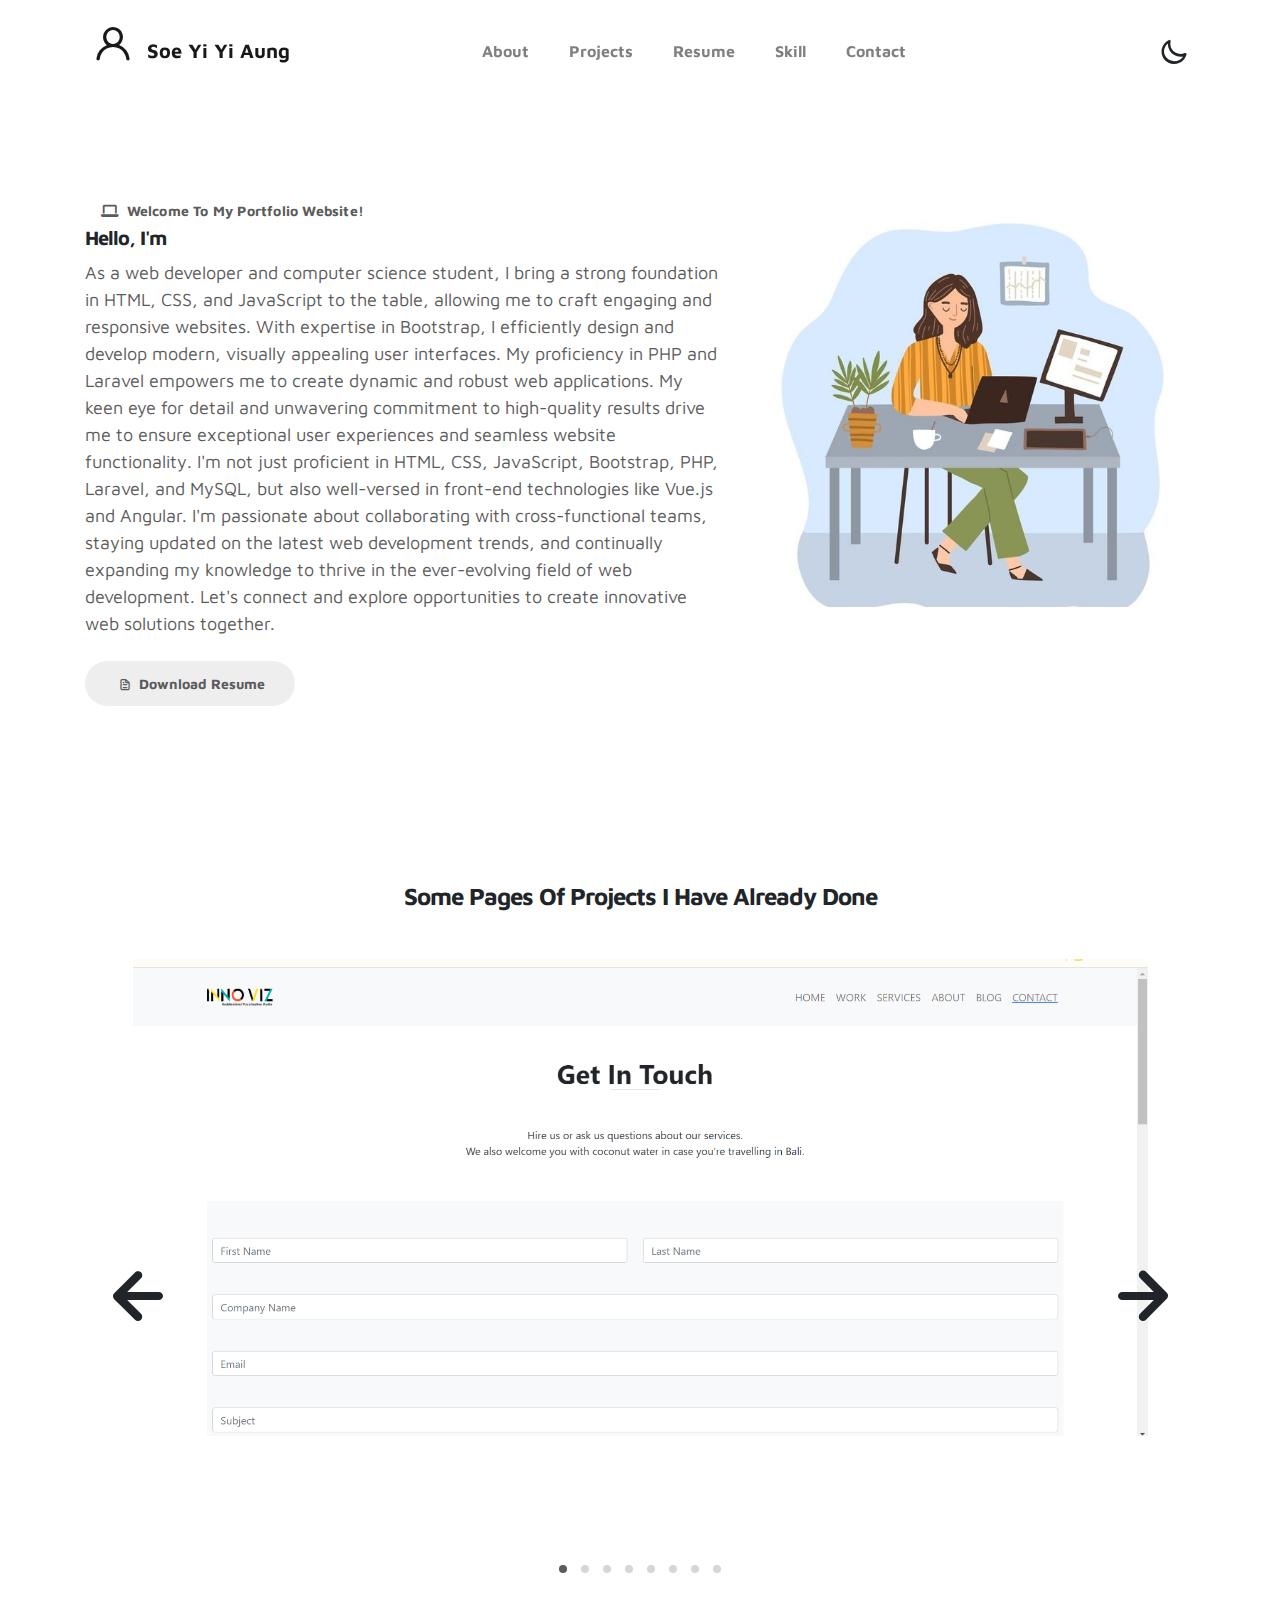
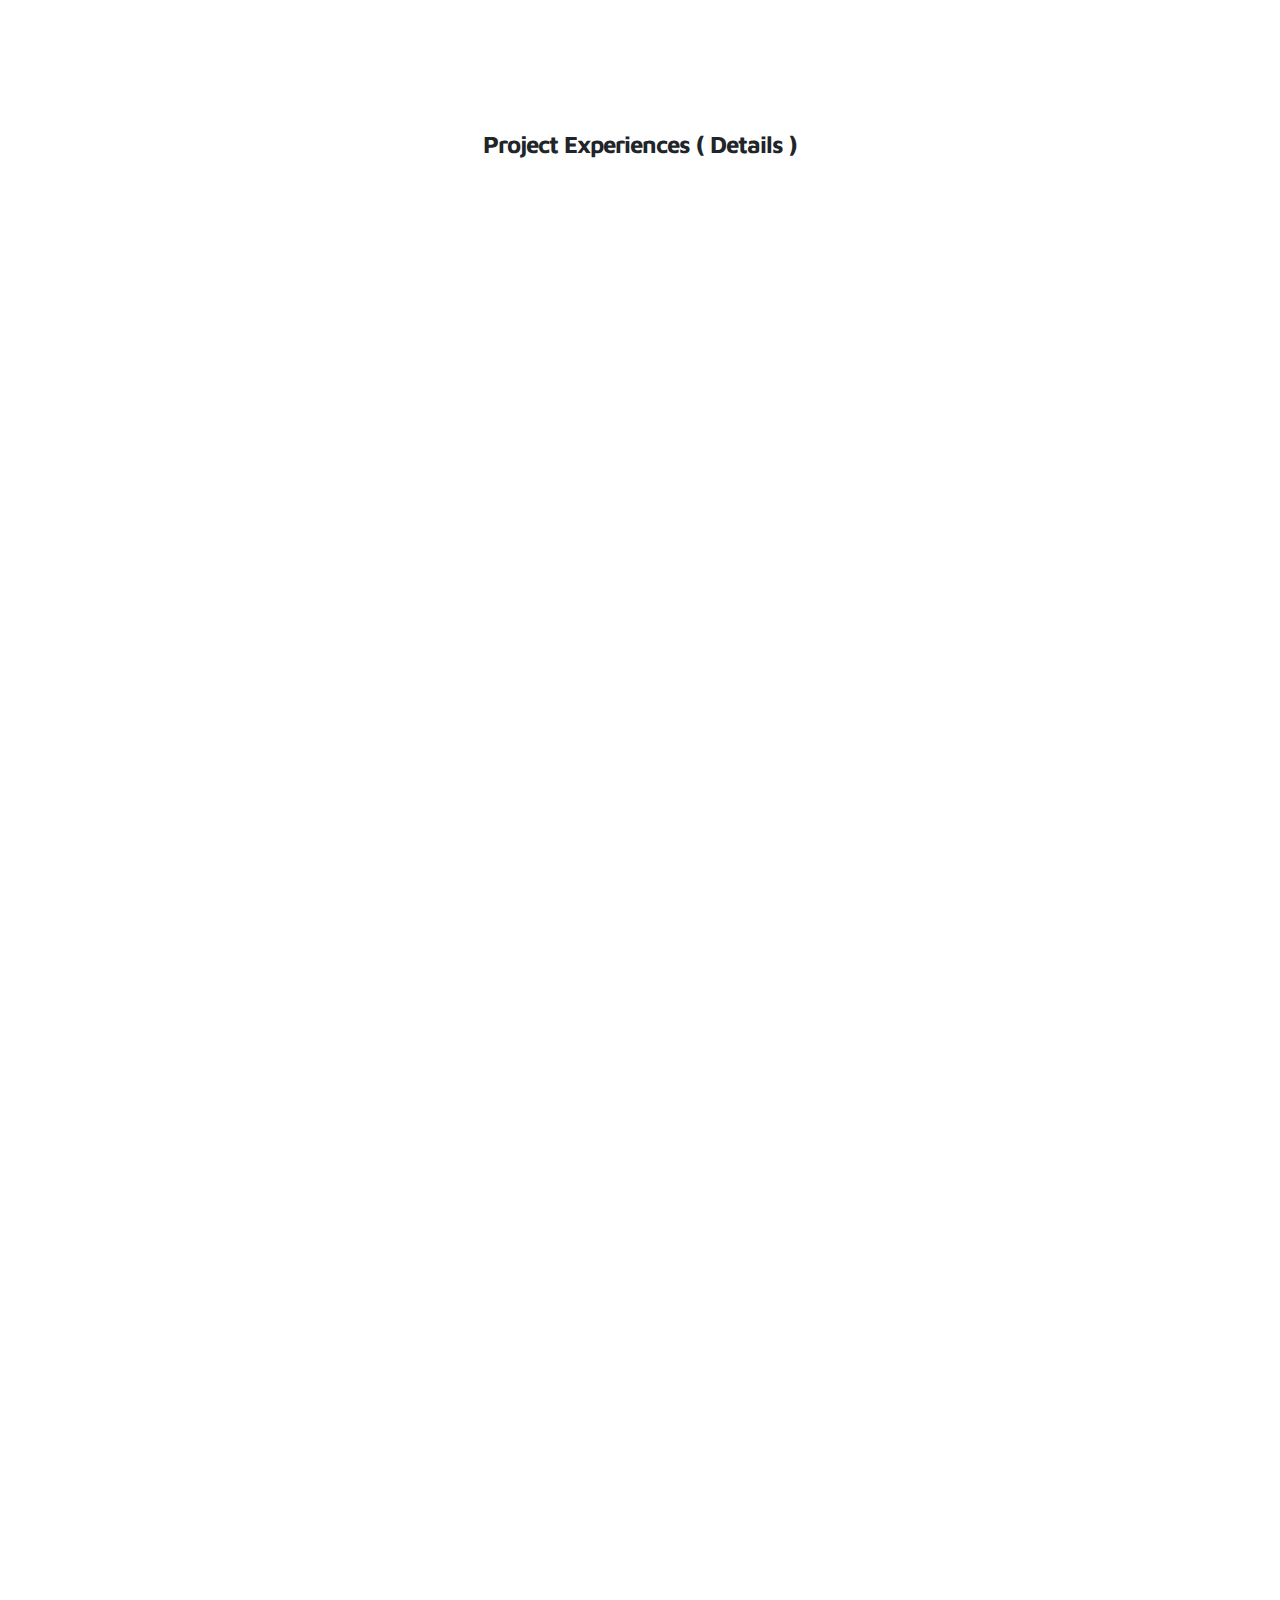
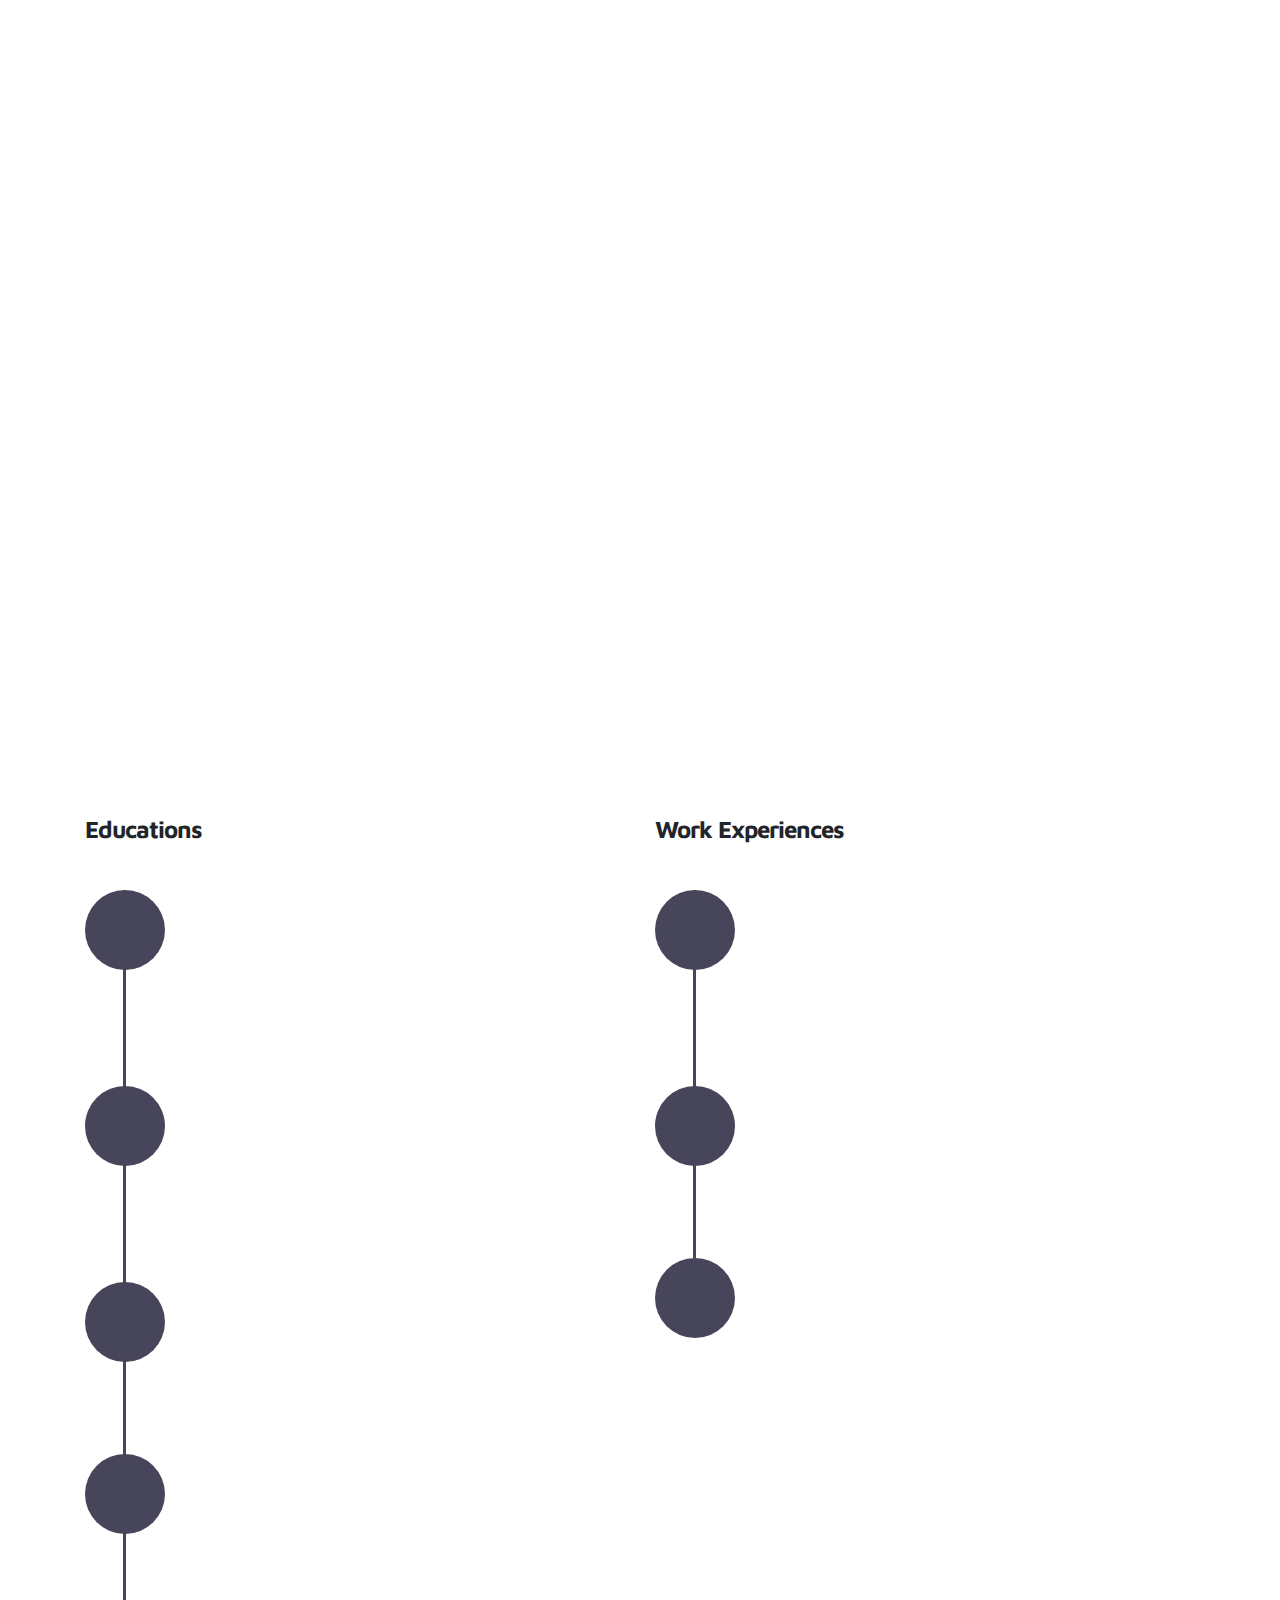
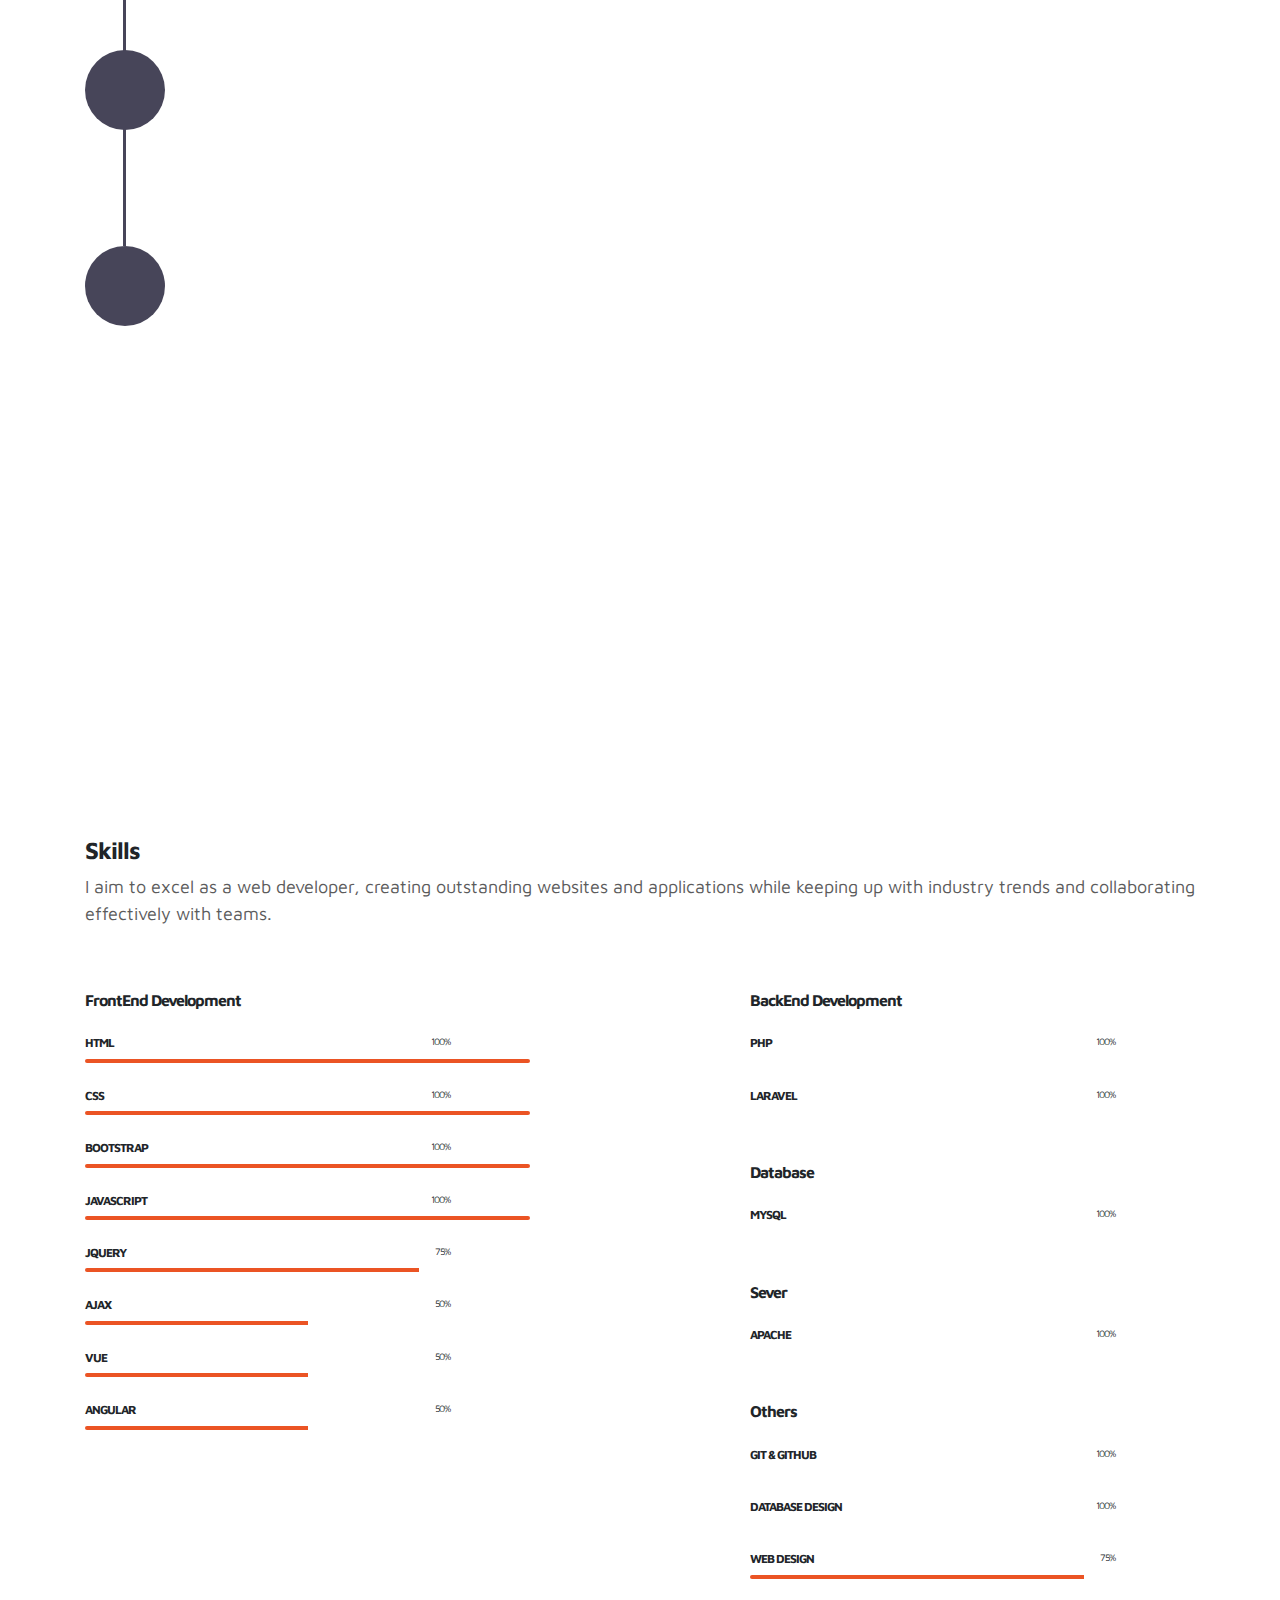
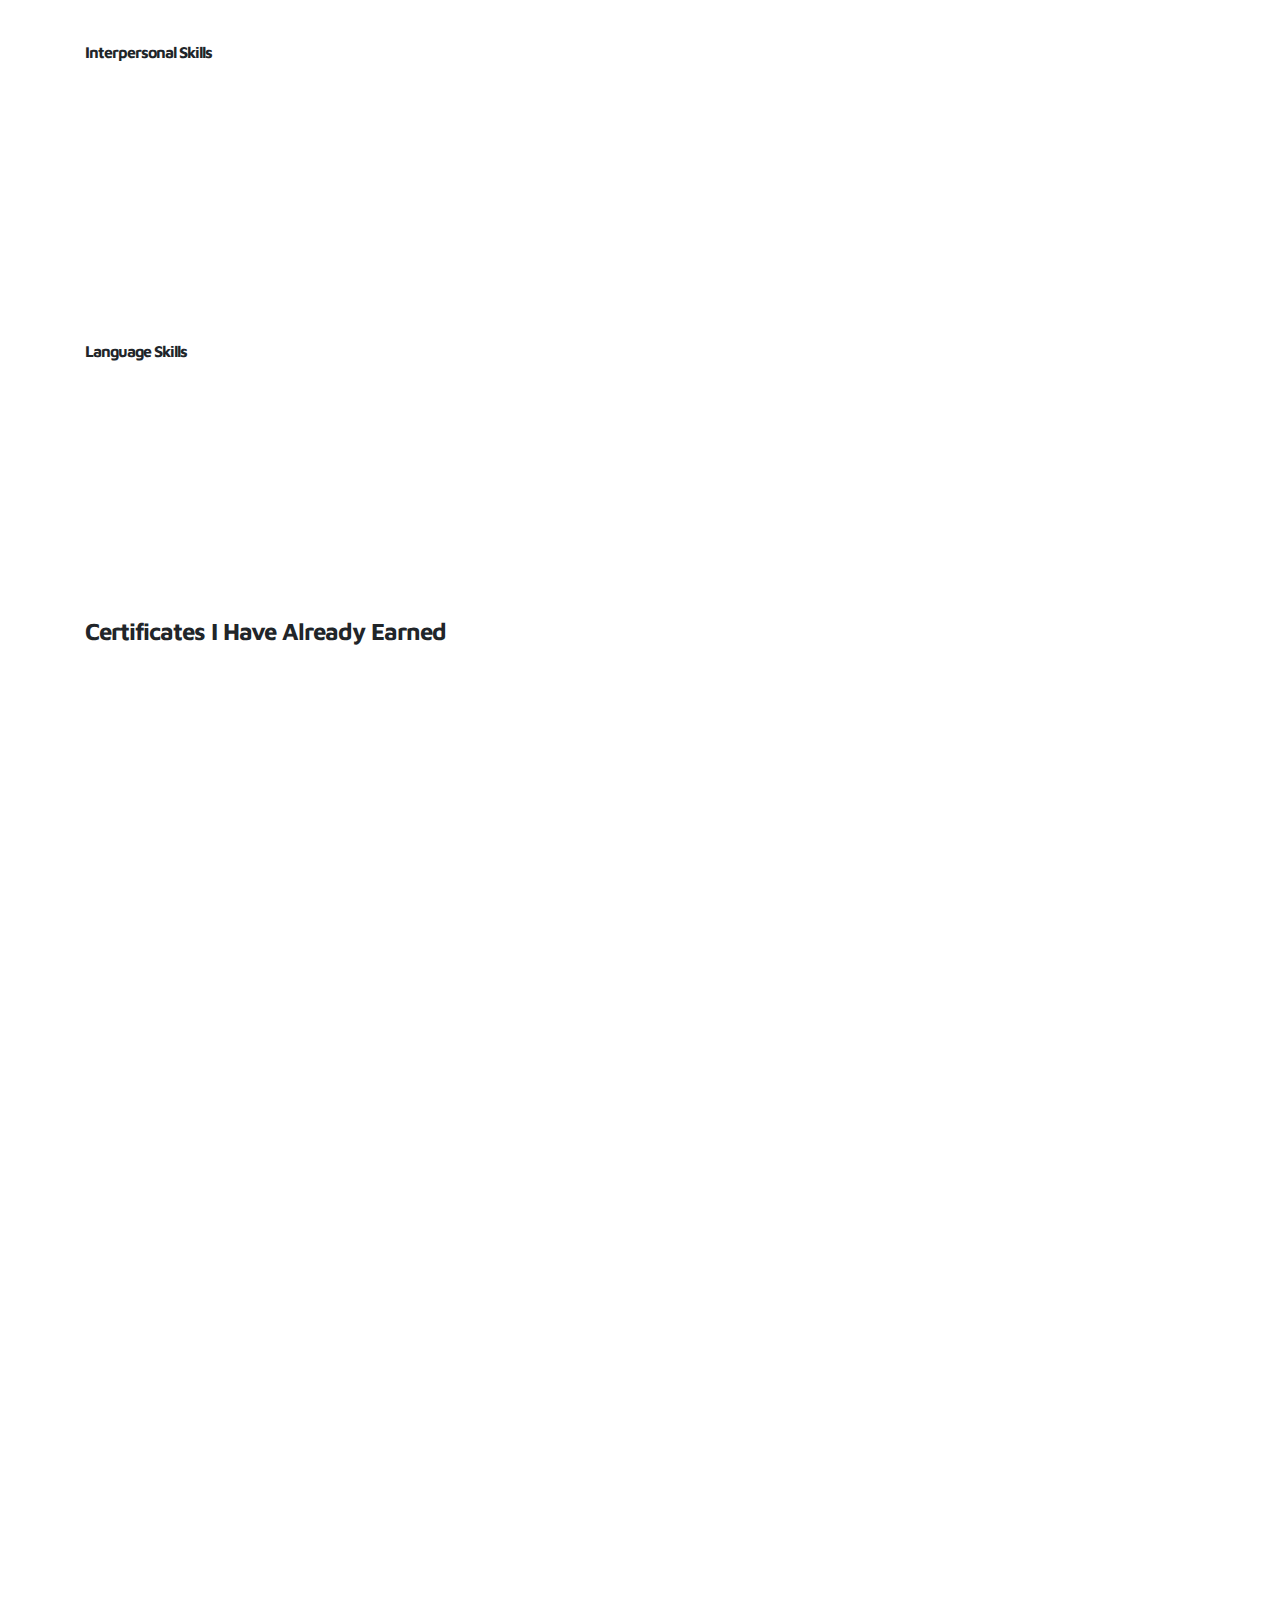
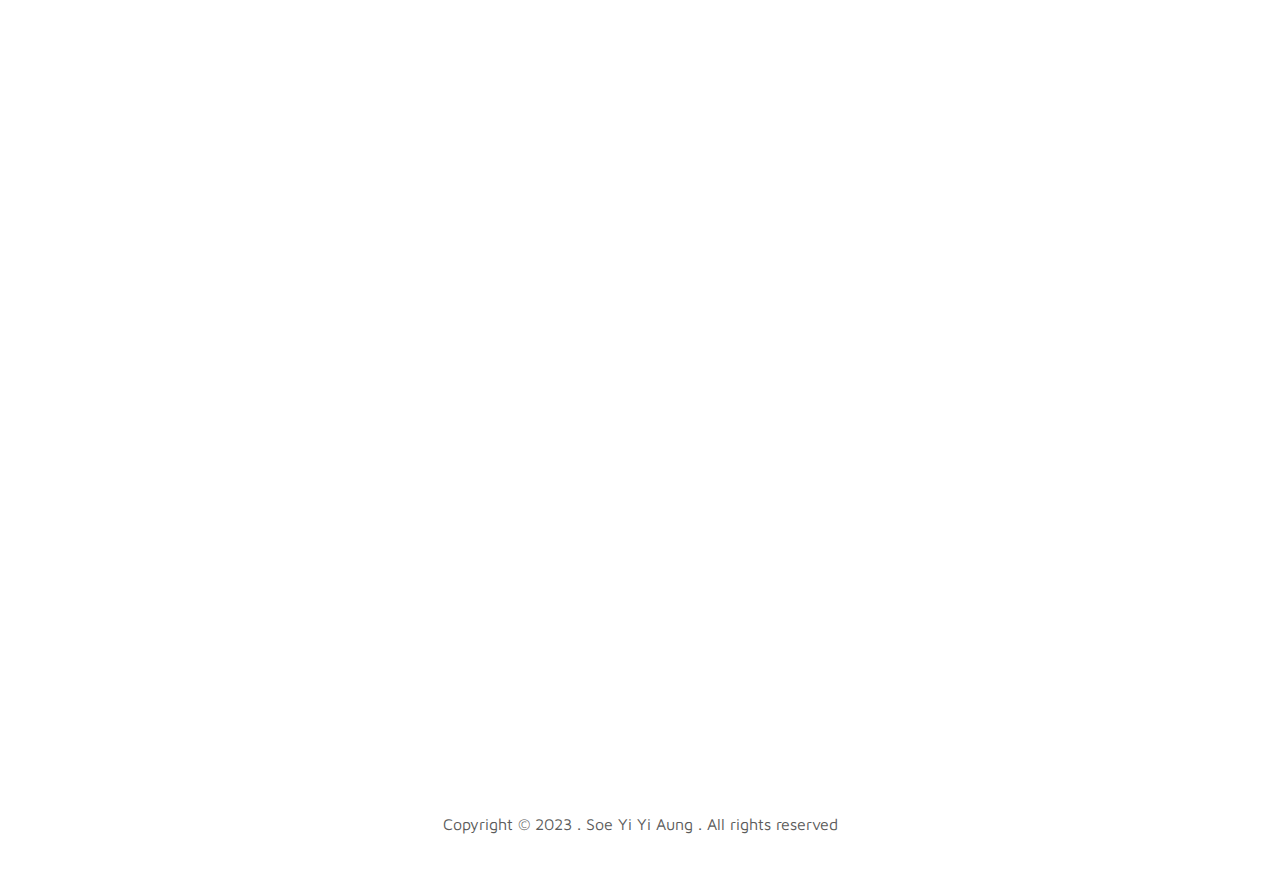
==== index.html @ 31d8997e "fix" ====
<!doctype html>
<html lang="en">
  <head>
    <meta charset="utf-8">
    <meta name="viewport" content="width=device-width, initial-scale=1, shrink-to-fit=no">
    <meta name="description" content="">
    <meta name="author" content="">

    <title>Soe Yi Yi Aung</title>

    <link rel="stylesheet" href="css/bootstrap.min.css">
    <link rel="stylesheet" href="css/unicons.css">
    <link rel="stylesheet" href="css/owl.carousel.min.css">
    <link rel="stylesheet" href="css/owl.theme.default.min.css">

    <!-- MAIN STYLE -->
    <link rel="stylesheet" href="css/tooplate-style.css">
    <link rel="stylesheet" href="https://cdnjs.cloudflare.com/ajax/libs/animate.css/4.1.1/animate.min.css">
  
    <!-- icon -->
    <link rel="stylesheet" href="https://cdnjs.cloudflare.com/ajax/libs/font-awesome/6.0.0-beta3/css/all.min.css">
    
  </head>
  <body>

    <!-- MENU -->
    <nav class="navbar navbar-expand-sm navbar-light">
      <div class="container">
          <a class="navbar-brand" href="index.html"><i class='uil uil-user'></i> Soe Yi Yi Aung</a>

          <button class="navbar-toggler" type="button" data-toggle="collapse" data-target="#navbarNav" aria-controls="navbarNav" aria-expanded="false"
              aria-label="Toggle navigation">
              <span class="navbar-toggler-icon"></span>
              <span class="navbar-toggler-icon"></span>
              <span class="navbar-toggler-icon"></span>
          </button>

          <div class="collapse navbar-collapse" id="navbarNav">
              <ul class="navbar-nav mx-auto mt-3">
                  <li class="nav-item ml-5">
                      <a href="#about" class="nav-link"><span data-hover="About">About</span></a>
                  </li>
                  <li class="nav-item">
                      <a href="#project" class="nav-link"><span data-hover="Projects">Projects</span></a>
                  </li>
                  <li class="nav-item">
                      <a href="#resume" class="nav-link"><span data-hover="Resume">Resume</span></a>
                  </li>
                  <li class="nav-item">
                    <a href="#skill" class="nav-link"><span data-hover="Skill">Skill</span></a>
                  </li>
                  <li class="nav-item">
                      <a href="#contact" class="nav-link"><span data-hover="Contact">Contact</span></a>
                  </li>
              </ul>

              <ul class="navbar-nav ml-lg-auto mt-3">
                  <div class="ml-lg-4 d-none d-sm-block">
                    <div class="color-mode d-lg-flex justify-content-center align-items-center">
                      <i class="color-mode-icon"></i>
                      <!-- Color mode -->
                    </div>
                  </div>
              </ul>
              
          </div>
      </div>
    </nav>

    <!-- ABOUT -->
    <section class="about full-screen d-lg-flex justify-content-center align-items-center" id="about">
        <div class="container">
            <div class="row">
                
                <div class="col-lg-7 col-md-12 col-12 d-flex align-items-center">
                    <div class="about-text">
                        <small class="small-text"><i class='fas fa-laptop'>&nbsp;&nbsp;</i>Welcome To <span class="mobile-block">My Portfolio Website!</span></small>
                        <h4 class="animated animated-text">
                            <span class="mr-2 font">Hello, I'm</span>
                                <div class="animated-info">
                                    <span class="animated-item">Soe Yi Yi Aung</span>
                                    <span class="animated-item">Web Developer</span>
                                    <span class="animated-item">Backend Specialist</span>
                                </div>
                        </h4>

                        <p>
                          As a web developer and computer science student, I bring a strong foundation in HTML, CSS, and JavaScript to the table,
                          allowing me to craft engaging and responsive websites. 
                          With expertise in Bootstrap, I efficiently design and develop modern, visually appealing user interfaces. 
                          My proficiency in PHP and Laravel empowers me to create dynamic and robust web applications. 
                          My keen eye for detail and unwavering commitment to high-quality results drive me to ensure exceptional user experiences and seamless website functionality. 
                          I'm not just proficient in HTML, CSS, JavaScript, Bootstrap, PHP, Laravel, and MySQL, but also well-versed in front-end technologies like Vue.js and Angular. 
                          I'm passionate about collaborating with cross-functional teams, staying updated on the latest web development trends, and continually expanding my knowledge to thrive in the ever-evolving field of web development. 
                          Let's connect and explore opportunities to create innovative web solutions together.
                        </p>
                          
                          <div class="custom-btn-group mt-4">
                            <a href="images/myCV.pdf" download="myCV.pdf" class="btn mr-lg-2 custom-btn"><i class='uil uil-file-alt'></i> Download Resume</a>
                          </div>                          
                    </div>
                </div>

                <div class="col-lg-5 col-md-12 col-12">
                    <div class="about-image svg">
                        <img src="images/undraw/dc7a2f909252775b30dd062c33ebbf64.jpg" class="img-fluid" alt="svg image">
                    </div>
                </div>

            </div>
        </div>
    </section>

    <!-- PROJECTS -->
    <section class="project py-5" id="project">
        <div class="container">                
                <div class="row">
                  <div class="col-lg-11 text-center mx-auto col-12">

                      <div class="col-lg-8 mx-auto mb-5">
                        <h4>Some Pages Of Projects I Have Already Done</h4>
                      </div>

                      <div class="owl-carousel owl-theme mt-5">
                        <div class="item">
                          <div class="project-info">
                            <img src="images/project/Gallery Proj 1.png" class="img-fluid" alt="project image">
                          </div>
                        </div>

                        <div class="item">
                          <div class="project-info">
                            <img src="images/project/Gallary Proj.png" class="img-fluid" alt="project image">
                          </div>
                        </div>

                        <div class="item">
                          <div class="project-info">
                            <img src="images/project/Hotel Proj.png" class="img-fluid" alt="project image">
                          </div>
                        </div>

                        <div class="item">
                          <div class="project-info">
                            <img src="images/project/Pos Proj.png" class="img-fluid" alt="project image">
                          </div>
                        </div>

                        <div class="item">
                          <div class="project-info">
                            <img src="images/project/Pos Proj 1.png" class="img-fluid" alt="project image">
                          </div>
                        </div>

                        <div class="item">
                          <div class="project-info">
                            <img src="images/project/Pos Proj 2.png" class="img-fluid" alt="project image">
                          </div>
                        </div>

                        <div class="item">
                          <div class="project-info">
                            <img src="images/project/Bakery Proj.png" class="img-fluid" alt="project image">
                          </div>
                        </div>

                        <div class="item">
                          <div class="project-info">
                            <img src="images/project/Bakery Proj 1.jpg" class="img-fluid" alt="project image">
                          </div>
                        </div>
                      </div>

                  </div>
                </div>
        </div>
    </section>

    <!-- PROJECT EXPERIENCE -->
    <div class="container my-5">
      <div class="row">
        <div class="col-lg-11 text-center mx-auto col-12">
            <div class="col-lg-8 mx-auto mb-5">
              <h4 class="">Project Experiences ( Details )</h4>
            </div>
        </div>
      </div>

      <div class="row"> 
  
        <div class="col-md-6 mt-5"> 
          <div class="card">
            <div class="card-header" >
              <h5>Hotel Reservation System</h5>
            </div>

            <img src="images/project/Hotel Proj.png" class="card-img-top">
            
            <div class="card-body"> 
              <!-- <h1>P!</h1> -->
              <p>Using HTML, CSS, PHP & MySQL</p>
              <div>
                  <h5><b>Group Project</b></h5>
                  <span><b>Main duties performed:</b>  Team Member (Front End/ Back End)</span>
              </div>
            </div>                
          </div>
        </div> 

        <div class="col-md-6 mt-5"> 
          <div class="card">
            <div class="card-header" >
                <h5>Online Book Store</h5>
            </div>
            
            <img src="images/project/Book Proj.jpg" class="card-img-top">
            
            <div class="card-body"> 
              <p>Using HTML, CSS, JavaScript, PHP & MySQL </p>
              <div>
                <h5><b>Solo Project</b></h5>
                <!-- <span><b>Main duties performed:</b>  Self Study (Front End/ Back End)</span> -->
              </div>
            </div>                
          </div>
        </div>
  
      </div>  
      
      <div class="row"> 

        <div class="col-md-6 mt-5"> 
          <div class="card">
            <div class="card-header" >
                <h5>Order Management System </h5>
            </div>
            
            <img src="images/project/Order Proj.jpg" class="card-img-top">
            
            <div class="card-body"> 
              <p>Using HTML, CSS, JavaScript, Bootstrap, PHP & MySQL</p>
              <div>
                <h5><b>Group Project</b></h5>
                  <span><b>Main duties performed:</b>  Team Member (Front End/ Back End)</span>
              </div>
            </div>                
          </div>
        </div>
  
        <div class="col-md-6 mt-5"> 
          <div class="card">
            <div class="card-header" >
              <h5>Sweet Cake Online Bakery Store</h5>
            </div>

            <img src="images/project/Bakery Proj 1.jpg" class="card-img-top">
            
            <div class="card-body"> 
              <p>Using HTML, CSS, Bootstrap, JavaScript, Ajax, PHP & MySQL</p>
              <div>
                <h5><b>Group Project</b></h5>
                  <span><b>Main duties performed:</b> Team Leader (Front End / Back End)</span>
              </div>
            </div>                
          </div>
        </div>

      </div>
      
      <div class="row">

        <div class="col-md-6 mt-5"> 
          <div class="card">
            <div class="card-header" >
              <h5>Elearning Management System</h5>
            </div>
            
            <img src="images/project/Elearning Proj.png" class="card-img-top">
            
            <div class="card-body"> 
              <p>Using HTML, CSS, Bootstrap, PHP, Laravel & MySQL </p>
              <div>
                <h5><b>Group Project</b></h5>
                  <span><b>Main duties performed:</b> Team Member (Front End / Back End)</span>
              </div>
            </div>                
          </div>
        </div>

        <div class="col-md-6 mt-5"> 
          <div class="card">
            <div class="card-header" >
                <h5>Resturant Management System</h5>
            </div>
            
            <img src="images/project/Pos Proj.png" class="card-img-top">
            
            <div class="card-body">
              <p>Using HTML, CSS, Bootstrap, PHP, Laravel & MySQL</p>
              <div>
                <h5><b>Solo Project</b></h5>
                  <!-- <span><b>Main duties performed:</b> Study (Front End / Back End)</span> -->
              </div>
            </div>                
          </div>
        </div>
  
      </div>  

      <div class="row">

        <div class="col-md-3 mt-5"> 
        </div>

        <div class="col-md-6 mt-5"> 
          <div class="card">
            <div class="card-header" >
                <h5>3D Gallery Website</h5>
            </div>
            
            <img src="images/project/Gallary Proj.png" class="card-img-top">
            
            <div class="card-body">
              <p>Using HTML, CSS, Bootstrap, PHP, Laravel & MySQL</p>
              <div>
                <h5><b>Solo Project</b></h5>
                  <!-- <span><b>Main duties performed:</b> Study (Front End / Back End)</span> -->
              </div>
            </div>                
          </div>
        </div>
  
      </div>  
    </div>

    <!-- FEATURES -->
    <section class="resume py-5 d-lg-flex justify-content-center align-items-center" id="resume">
        <div class="container">
            <div class="row">

                <div class="col-lg-6 col-md-12 col-sm-12">
                  <h4 class="mb-4 mobile-mt-2">Educations</h4>

                    <div class="timeline">
                        <div class="timeline-wrapper">
                            <div class="timeline-yr">
                              <!-- <span>2017</span> -->
                            </div>
                            <div class="timeline-info mt-4">
                              <span>2017 December - 2020 March</span>
                            </div>
                            <div class="timeline-info mt-5">
                              <h5><span>Computer Science</span><small>University of Computer Studies, Mandalay [ COE ]</small></h5>
                              <!-- <p>Please tell your friends about Tooplate website. That would be very helpful. We need your support.</p> -->
                            </div>
                        </div>

                        <div class="timeline-wrapper">
                            <div class="timeline-yr">
                              <!-- <span>2017</span> -->
                            </div>
                            <div class="timeline-info mt-4">
                              <span>2020 March - 2022 October</span>
                            </div>
                            <div class="timeline-info mt-5">
                              <h5><span>Compuer Science & Programming</span><small>Coursera Online Courses</small></h5>
                              <!-- <p>Please tell your friends about Tooplate website. That would be very helpful. We need your support.</p> -->
                            </div>
                        </div>
                        
                        <div class="timeline-wrapper">
                            <div class="timeline-yr">
                              <!-- <span>2017</span> -->
                            </div>
                            <div class="timeline-info mt-4">
                              <span>2022 October - 2022 November</span>
                            </div>
                            <div class="timeline-info mt-5">
                              <h5><span>English Intermediate Class</span><small>IVY English School</small></h5>
                              <!-- <p>Please tell your friends about Tooplate website. That would be very helpful. We need your support.</p> -->
                            </div>
                        </div>

                        <div class="timeline-wrapper">
                          <div class="timeline-yr">
                            <!-- <span>2017</span> -->
                          </div>
                          <div class="timeline-info mt-4">
                            <span>2022 November - 2023 April</span>
                          </div>
                          <div class="timeline-info mt-5">
                            <h5><span>PHP & Laravel Camp</span><small>Host Myanmar Mandalay [ Tech Space ]</small></h5>
                            <!-- <p>Please tell your friends about Tooplate website. That would be very helpful. We need your support.</p> -->
                          </div>
                        </div>

                        <div class="timeline-wrapper">
                          <div class="timeline-yr">
                            <!-- <span>2017</span> -->
                          </div>
                          <div class="timeline-info mt-4">
                            <span>2023 April - 2023 May</span>
                          </div>
                          <div class="timeline-info mt-5">
                            <h5><span>CS50's Computer Science</span><small>Havard University [ Online Course ]</small></h5>
                            <!-- <p>Please tell your friends about Tooplate website. That would be very helpful. We need your support.</p> -->
                          </div>
                        </div>

                        <div class="timeline-wrapper">
                          <div class="timeline-yr">
                            <!-- <span>2017</span> -->
                          </div>
                        </div>

                    </div>
                </div>
                <div class="col-lg-6 col-md-12 col-sm-12 mobile-mt-2">
                  <h4 class="mb-4 mobile-mt-2">Work Experiences</h4>

                    <div class="timeline">
                      <div class="timeline-wrapper">
                        <div class="timeline-yr">
                          <!-- <span>2017</span> -->
                        </div>
                        <div class="timeline-info mt-4">
                          <span>2023 May - 2023 June</span>
                        </div>
                        <div class="timeline-info mt-5">
                          <h5><span>Junior Web Developer (Internship)</span><small>Host Myanmar Software Company Limited</small></h5>
                        </div>
                      </div>

                      <div class="timeline-wrapper">
                        <div class="timeline-yr">
                          <!-- <span>2017</span> -->
                        </div>
                        <div class="timeline-info mt-4">
                          <span>2023 July - Present</span>
                        </div>
                        <div class="timeline-info mt-5">
                          <h5><span>Web Developer</span><small>Secret Code Company Limited</small></h5>
                        </div>
                      </div>

                      <div class="timeline-wrapper">
                        <div class="timeline-yr">
                          <!-- <span>2017</span> -->
                        </div>
                      </div>

                    </div>
                </div>
                
            </div>
        </div>
    </section>

    <!-- PROFILE -->
    <section class="project py-5" id="">
      <div class="container">
        <div class="card profile-card"> 
          <div class="row">
            <div class="col-lg-12 col-md-12">
              <h4 class="title mt-5">My <strong>Profile</strong></h4>
              <p class="profile"><span class="tm-info-label"><i class="fas fa-user"></i></span> <b>Soe Yi Yi Aung</b></p>
              <p class="profile"><span class="tm-info-label"><i class="fas fa-birthday-cake"></i></span> <b>13 March 2001</b></p>
              <p class="profile"><span class="tm-info-label"><i class="fas fa-map-marker"></i></span> <b>Thaketa, Yangon, Myanmar</b></p>
              <p class="profile"><span class="tm-info-label"> <i class="fas fa-phone"></i></span> <b>+959773840310</b></p>
              <p class="profile"><span class="tm-info-label"><i class="fas fa-envelope"></i></span> <b>syya133@gmail.com</b></p>
              <p class="mb-5 profile"><span class="tm-info-label"><i class="fab fa-linkedin"></i></span> <a href="https://www.linkedin.com/in/soe-yi-yi-aung-03747226b" class="tm-red-text">SOE YI YI AUNG</a></p>
            </div>
          </div>
        </div>
      </div>      
    </section>

    <!-- SKILLS -->
    <section class="project py-5" id="skill">
      <div class="container">
        <div class="row">
          <div class="col-md-12 col-sm-12">
            <h4 class="title"><strong></strong> Skills</h4>
            <p>I aim to excel as a web developer, creating outstanding websites and applications while keeping up with industry trends and collaborating effectively with teams.</p>
          </div>
        </div>
        <div class="row mt-5">
          <div class="col-md-5 col-sm-5 mb-3">
            <h6><b class="">FrontEnd Development</b></h6>
            <h6 class="tm-progress-label mt-3">HTML <small class="progress-percent-small">100%</small></h6>
            <div class="progress tm-progress">
              <div class="progress-bar progress-bar-danger progress-animate" role="progressbar" aria-valuenow="100" aria-valuemin="0" aria-valuemax="100" style="width: 100%;"></div>
            </div>

            <h6 class="tm-progress-label mt-3">CSS <small class="progress-percent-small">100%</small></h6>
            <div class="progress tm-progress">
              <div class="progress-bar progress-bar-danger progress-animate" role="progressbar" aria-valuenow="100" aria-valuemin="0" aria-valuemax="100" style="width: 100%;"></div>
            </div>
            
            <h6 class="tm-progress-label mt-3">Bootstrap <small class="progress-percent-small">100%</small></h6>
            <div class="progress tm-progress">
              <div class="progress-bar progress-bar-danger progress-animate" role="progressbar" aria-valuenow="100" aria-valuemin="0" aria-valuemax="100" style="width: 100%;"></div>
            </div>
            
            <h6 class="tm-progress-label mt-3">JavaScript <small class="progress-percent-small">100%</small></h6>
            <div class="progress tm-progress">
              <div class="progress-bar progress-bar-danger progress-animate" role="progressbar" aria-valuenow="100" aria-valuemin="0" aria-valuemax="100" style="width: 100%;"></div>
            </div>
            
            <h6 class="tm-progress-label mt-3">jQuery <small class="progress-percent-small">75%</small></h6>
            <div class="progress tm-progress">
              <div class="progress-bar progress-bar-danger progress-animate1" role="progressbar" aria-valuenow="75" aria-valuemin="0" aria-valuemax="75" style="width: 75%;"></div>
            </div>

            <h6 class="tm-progress-label mt-3">Ajax <small class="progress-percent-small">50%</small></h6>
            <div class="progress tm-progress">
              <div class="progress-bar progress-bar-danger progress-animate2" role="progressbar" aria-valuenow="50" aria-valuemin="0" aria-valuemax="100" style="width: 50%;"></div>
            </div>

            <h6 class="tm-progress-label mt-3">VUE <small class="progress-percent-small">50%</small></h6>
            <div class="progress tm-progress">
              <div class="progress-bar progress-bar-danger progress-animate2" role="progressbar" aria-valuenow="50" aria-valuemin="0" aria-valuemax="100" style="width: 50%;"></div>
            </div>

            <h6 class="tm-progress-label mt-3">Angular <small class="progress-percent-small">50%</small></h6>
            <div class="progress tm-progress">
              <div class="progress-bar progress-bar-danger progress-animate2" role="progressbar" aria-valuenow="50" aria-valuemin="0" aria-valuemax="100" style="width: 50%;"></div>
            </div>
          </div>

          <div class="col-md-2 col-sm-2"></div>

          <div class="col-md-5 col-sm-5 mb-3">
            <h6><b class="">BackEnd Development</b></h6>
            <h6 class="tm-progress-label mt-3">PHP <small class="progress-percent-small">100%</small></h6>
            <div class="progress tm-progress">
              <div class="progress-bar progress-bar-danger progress-animate" role="progressbar" aria-valuenow="100" aria-valuemin="0" aria-valuemax="100"></div>
            </div>
          
            <h6 class="tm-progress-label mt-3">Laravel <small class="progress-percent-small">100%</small></h6>
            <div class="progress tm-progress">
              <div class="progress-bar progress-bar-danger progress-animate" role="progressbar" aria-valuenow="100" aria-valuemin="0" aria-valuemax="100"></div>
            </div>

            <!-- <h6 class="tm-progress-label mt-3">Think PHP <small class="progress-percent-small">50%</small></h6>
            <div class="progress tm-progress">
              <div class="progress-bar progress-bar-danger progress-animate2" role="progressbar" aria-valuenow="50" aria-valuemin="0" aria-valuemax="100" style="width: 50%;"></div>
            </div> -->
          
            <h6 class="mt-5"><b>Database</b></h6>
            <h6 class="tm-progress-label mt-3">MySQL <small class="progress-percent-small">100%</small></h6>
            <div class="progress tm-progress">
              <div class="progress-bar progress-bar-danger progress-animate" role="progressbar" aria-valuenow="100" aria-valuemin="0" aria-valuemax="100"></div>
            </div>

            <h6 class="mt-5"><b>Sever</b></h6>
            <h6 class="tm-progress-label mt-3">Apache <small class="progress-percent-small">100%</small></h6>
            <div class="progress tm-progress">
              <div class="progress-bar progress-bar-danger progress-animate" role="progressbar" aria-valuenow="100" aria-valuemin="0" aria-valuemax="100"></div>
            </div>

            <h6 class="mt-5"><b>Others</b></h6>
            <h6 class="tm-progress-label mt-3">Git & Github <small class="progress-percent-small">100%</small></h6>
            <div class="progress tm-progress">
              <div class="progress-bar progress-bar-danger progress-animate" role="progressbar" aria-valuenow="100" aria-valuemin="0" aria-valuemax="100"></div>
            </div>

            <h6 class="tm-progress-label mt-3">Database Design<small class="progress-percent-small">100%</small></h6>
            <div class="progress tm-progress">
              <div class="progress-bar progress-bar-danger progress-animate" role="progressbar" aria-valuenow="100" aria-valuemin="0" aria-valuemax="100"></div>
            </div>

            <h6 class="tm-progress-label mt-3">Web Design <small class="progress-percent-small">75%</small></h6>
            <div class="progress tm-progress">
              <div class="progress-bar progress-bar-danger progress-animate1" role="progressbar" aria-valuenow="75" aria-valuemin="0" aria-valuemax="75" style="width: 75%;"></div>
            </div>
          </div>
                    
        </div>

        <div class="row mt-5">
          <div class="col-md-12 col-sm-12">
            <h6><b class="">Interpersonal Skills</b></h6>
            <div class="skills">
                <span class="skill">Good Communication</span>
                <span class="skill">Passionate to learn</span>
                <span class="skill">Interact well with team</span>
                <span class="skill">Active in workplace</span>
                <span class="skill">Quick learning</span>
                <span class="skill">Problem Solving</span>
            </div>
          </div>
          <div class="col-md-12 col-sm-12">
            <h6><b class="">Language Skills</b></h6>
            <div class="skills">
                <span class="skill">English (Intermediate Level)</span>
                <span class="skill">Japanese (N5)</span>
            </div>
          </div>        

        </div>
      </div>
    </section>

    <!-- CERTIFICATE -->
    <section class="project py-5" id="skill">
      <div class="container">
        <div class="row certificates">
          <div class="col-md-12 col-sm-12 mb-5">
            <h4 class="title"><strong></strong> Certificates I Have Already Earned </h4>
          </div>
          <div class="col-md-4 col-sm-6 gallery mt-3">
            <img src="images/Certificates/cs50.jpg" class="img-fluid" alt="svg image">
          </div>
          <div class="col-md-4 col-sm-6 gallery mt-3">
            <img src="images/Certificates/google.jpg" class="img-fluid" alt="svg image">
          </div>
          <div class="col-md-4 col-sm-6 gallery mt-3">
            <img src="images/Certificates/PHP On Job Training (HMM) Certificate.png" class="img-fluid" alt="svg image">
          </div>          
          <div class="col-md-4 col-sm-6 gallery mt-3">
            <img src="images/Certificates/IELTS Certificate.jpg" class="img-fluid" alt="svg image">
          </div>
          <div class="col-md-4 col-sm-6 gallery mt-3">
            <img src="images/Certificates/hcj.jpg" class="img-fluid" alt="svg image">
          </div>
          <div class="col-md-4 col-sm-6 gallery mt-3">
            <img src="images/Certificates/pm.jpg" class="img-fluid" alt="svg image">
          </div>
          <div class="col-md-4 col-sm-6 gallery mt-3">
            <img src="images/Certificates/wd.jpg" class="img-fluid" alt="svg image">
          </div>
          <div class="col-md-4 col-sm-6 gallery mt-3">
            <img src="images/Certificates/ui.jpg" class="img-fluid" alt="svg image">
          </div>
          <div class="col-md-4 col-sm-6 gallery mt-3">
            <img src="images/Certificates/python.jpg" class="img-fluid" alt="svg image">
          </div>
          <div class="col-md-4 col-sm-6 gallery mt-3">
            <img src="images/Certificates/java.jpg" class="img-fluid" alt="svg image">
          </div>
          <div class="col-md-4 col-sm-6 gallery mt-3">
            <img src="images/Certificates/animation.jpeg" class="img-fluid" alt="svg image">
          </div>
          <div class="col-md-4 col-sm-6 gallery mt-3">
            <img src="images/Certificates/js.jpg" class="img-fluid" alt="svg image">
          </div>
        </div>
      </div>
    </section>

    <!-- CONTACT -->
    <section class="contact py-5" id="contact">
      <div class="container">
        <div class="row">

          <div class="col-lg-12 col-12">
            <div class="contact-form">
              <h4 class="mb-4">Interested to work together? Let's talk !</h4>

              <form action="https://formsubmit.co/syya133@gmail.com" method="POST" id="myForm">
                <input type="hidden" name="_template" value="table">
                <input type="hidden" name="_next" value="https://soeyiyiaung.netlify.app/thanks.html">
                <input type="hidden" name="_subject" value="New submission!">
                <input type="hidden" name="_captcha" value="false">
                <div class="row">
                  <div class="col-lg-6 col-12">
                    <input type="text" class="form-control" name="name" placeholder="Your Name" id="name">
                  </div>

                  <div class="col-lg-6 col-12">
                    <input type="email" class="form-control" name="email" placeholder="Email" id="email">
                  </div>

                  <div class="col-12">
                    <textarea name="message" rows="6" class="form-control" id="message" placeholder="Message"></textarea>
                  </div>

                  <div class="ml-lg-auto col-lg-5 col-12">
                    <input type="submit" class="form-control submit-btn" value="Send Button">
                  </div>
                </div>
              </form>
            </div>
          </div>

        </div>
      </div>
    </section>

    <!-- FOOTER -->
    <footer class="footer py-5">
      <div class="container">
          <div class="row">
              <div class="col-lg-12 col-12 text-center"> 
                  <!-- <p class="profile"><span class="tm-info-label"><a href="mailto:syya133@gmail.com" class="tm-red-text"><i class="fab fa-facebook"></i></a></span></p> -->
                  <!-- <p class="profile"><span class="tm-info-label"><a href="mailto:syya133@gmail.com" class="tm-red-text"><i class="fab fa-instagram"></i></a></span></p> -->
                  <p class="profile"><span class="tm-info-label"><a href="mailto:syya133@gmail.com" class="tm-red-text"><i class="fas fa-envelope"></i></a></span></p>
                  <p class="profile"><span class="tm-info-label"><a href="https://github.com/SoeYiYiAung/" class="tm-red-text"><i class="fab fa-github"></i></a></span></p>
                  <p class="mb-2 profile"><span class="tm-info-label"><a href="https://www.linkedin.com/in/soe-yi-yi-aung-03747226b" class="tm-red-text"><i class="fab fa-linkedin"></i></a></span></p>
              </div>
          </div>

          <div class="row">
            <div class="col-lg-12 col-12">                                
                <p class="copyright-text text-center mt-3">Copyright &copy; 2023 . Soe Yi Yi Aung . All rights reserved</p>
            </div>            
          </div>
      </div>
    </footer> 
  

    <script src="js/jquery-3.3.1.min.js"></script>
    <script src="js/popper.min.js"></script>
    <script src="js/bootstrap.min.js"></script>
    <script src="js/Headroom.js"></script>
    <script src="js/jQuery.headroom.js"></script>
    <script src="js/owl.carousel.min.js"></script>
    <script src="js/smoothscroll.js"></script>
    <script src="js/custom.js"></script>

  </body>
</html>
---- css/unicons.css ----
@font-face {
  font-family: 'unicons';
  src: url('../font/unicons.eot?42479262');
  src: url('../font/unicons.eot?42479262#iefix') format('embedded-opentype'),
       url('../font/unicons.woff2?42479262') format('woff2'),
       url('../font/unicons.woff?42479262') format('woff'),
       url('../font/unicons.ttf?42479262') format('truetype'),
       url('../font/unicons.svg?42479262#unicons') format('svg');
  font-weight: normal;
  font-style: normal;
}
/* Chrome hack: SVG is rendered more smooth in Windozze. 100% magic, uncomment if you need it. */
/* Note, that will break hinting! In other OS-es font will be not as sharp as it could be */
/*
@media screen and (-webkit-min-device-pixel-ratio:0) {
  @font-face {
    font-family: 'unicons';
    src: url('../font/unicons.svg?42479262#unicons') format('svg');
  }
}
*/
 
 [class^="uil-"]:before, [class*=" uil-"]:before {
  font-family: "unicons";
  font-style: normal;
  font-weight: normal;
  speak: none;
 
  display: inline-block;
  text-decoration: inherit;
  width: 1em;
  margin-right: .2em;
  text-align: center;
  /* opacity: .8; */
 
  /* For safety - reset parent styles, that can break glyph codes*/
  font-variant: normal;
  text-transform: none;
 
  /* fix buttons height, for twitter bootstrap */
  line-height: 1em;
 
  /* Animation center compensation - margins should be symmetric */
  /* remove if not needed */
  margin-left: .2em;
 
  /* you can be more comfortable with increased icons size */
  /* font-size: 120%; */
 
  /* Font smoothing. That was taken from TWBS */
  -webkit-font-smoothing: antialiased;
  -moz-osx-font-smoothing: grayscale;
 
  /* Uncomment for 3D effect */
  /* text-shadow: 1px 1px 1px rgba(127, 127, 127, 0.3); */
}
 
.uil-abacus:before { content: '\e800'; } /* '' */
.uil-accessible-icon-alt:before { content: '\e801'; } /* '' */
.uil-adjust-alt:before { content: '\e802'; } /* '' */
.uil-adjust-circle:before { content: '\e803'; } /* '' */
.uil-adjust-half:before { content: '\e804'; } /* '' */
.uil-adjust:before { content: '\e805'; } /* '' */
.uil-airplay:before { content: '\e806'; } /* '' */
.uil-align-alt:before { content: '\e807'; } /* '' */
.uil-align-center-alt:before { content: '\e808'; } /* '' */
.uil-align-center-h:before { content: '\e809'; } /* '' */
.uil-align-center-justify:before { content: '\e80a'; } /* '' */
.uil-align-center-v:before { content: '\e80b'; } /* '' */
.uil-align-center:before { content: '\e80c'; } /* '' */
.uil-align-justify:before { content: '\e80d'; } /* '' */
.uil-align-left-justify:before { content: '\e80e'; } /* '' */
.uil-align-left:before { content: '\e80f'; } /* '' */
.uil-align-letter-right:before { content: '\e810'; } /* '' */
.uil-align-right-justify:before { content: '\e811'; } /* '' */
.uil-align-right:before { content: '\e812'; } /* '' */
.uil-align:before { content: '\e813'; } /* '' */
.uil-ambulance:before { content: '\e814'; } /* '' */
.uil-analysis:before { content: '\e815'; } /* '' */
.uil-analytics:before { content: '\e816'; } /* '' */
.uil-anchor:before { content: '\e817'; } /* '' */
.uil-android-phone-slash:before { content: '\e818'; } /* '' */
.uil-angle-double-down:before { content: '\e819'; } /* '' */
.uil-angle-double-left:before { content: '\e81a'; } /* '' */
.uil-angle-double-right:before { content: '\e81b'; } /* '' */
.uil-angle-double-up:before { content: '\e81c'; } /* '' */
.uil-angle-down:before { content: '\e81d'; } /* '' */
.uil-angle-left:before { content: '\e81e'; } /* '' */
.uil-angle-right-b:before { content: '\e81f'; } /* '' */
.uil-angle-right:before { content: '\e820'; } /* '' */
.uil-angle-up:before { content: '\e821'; } /* '' */
.uil-annoyed-alt:before { content: '\e822'; } /* '' */
.uil-annoyed:before { content: '\e823'; } /* '' */
.uil-apps:before { content: '\e824'; } /* '' */
.uil-archive-alt:before { content: '\e825'; } /* '' */
.uil-archive:before { content: '\e826'; } /* '' */
.uil-arrow-break:before { content: '\e827'; } /* '' */
.uil-arrow-circle-down:before { content: '\e828'; } /* '' */
.uil-arrow-circle-left:before { content: '\e829'; } /* '' */
.uil-arrow-circle-right:before { content: '\e82a'; } /* '' */
.uil-arrow-circle-up:before { content: '\e82b'; } /* '' */
.uil-arrow-compress-h:before { content: '\e82c'; } /* '' */
.uil-arrow-down-left:before { content: '\e82d'; } /* '' */
.uil-arrow-down-right:before { content: '\e82e'; } /* '' */
.uil-arrow-down:before { content: '\e82f'; } /* '' */
.uil-arrow-from-right:before { content: '\e830'; } /* '' */
.uil-arrow-from-top:before { content: '\e831'; } /* '' */
.uil-arrow-growth:before { content: '\e832'; } /* '' */
.uil-arrow-left:before { content: '\e833'; } /* '' */
.uil-arrow-random:before { content: '\e834'; } /* '' */
.uil-arrow-resize-diagonal:before { content: '\e835'; } /* '' */
.uil-arrow-right:before { content: '\e836'; } /* '' */
.uil-arrow-to-bottom:before { content: '\e837'; } /* '' */
.uil-arrow-to-right:before { content: '\e838'; } /* '' */
.uil-arrow-up-left:before { content: '\e839'; } /* '' */
.uil-arrow-up-right:before { content: '\e83a'; } /* '' */
.uil-arrow-up:before { content: '\e83b'; } /* '' */
.uil-arrows-h-alt:before { content: '\e83c'; } /* '' */
.uil-arrows-h:before { content: '\e83d'; } /* '' */
.uil-arrows-left-down:before { content: '\e83e'; } /* '' */
.uil-arrows-maximize:before { content: '\e83f'; } /* '' */
.uil-arrows-merge:before { content: '\e840'; } /* '' */
.uil-arrows-resize-h:before { content: '\e841'; } /* '' */
.uil-arrows-resize-v:before { content: '\e842'; } /* '' */
.uil-arrows-resize:before { content: '\e843'; } /* '' */
.uil-arrows-right-down:before { content: '\e844'; } /* '' */
.uil-arrows-shrink-h:before { content: '\e845'; } /* '' */
.uil-arrows-shrink-v:before { content: '\e846'; } /* '' */
.uil-arrows-up-right:before { content: '\e847'; } /* '' */
.uil-arrows-v-alt:before { content: '\e848'; } /* '' */
.uil-arrows-v:before { content: '\e849'; } /* '' */
.uil-at:before { content: '\e84a'; } /* '' */
.uil-atm-card:before { content: '\e84b'; } /* '' */
.uil-atom:before { content: '\e84c'; } /* '' */
.uil-auto-flash:before { content: '\e84d'; } /* '' */
.uil-award-alt:before { content: '\e84e'; } /* '' */
.uil-award:before { content: '\e84f'; } /* '' */
.uil-baby-carriage:before { content: '\e850'; } /* '' */
.uil-backpack:before { content: '\e851'; } /* '' */
.uil-backspace:before { content: '\e852'; } /* '' */
.uil-backward:before { content: '\e853'; } /* '' */
.uil-bag-alt:before { content: '\e854'; } /* '' */
.uil-bag-slash:before { content: '\e855'; } /* '' */
.uil-bag:before { content: '\e856'; } /* '' */
.uil-ball:before { content: '\e857'; } /* '' */
.uil-ban:before { content: '\e858'; } /* '' */
.uil-bars:before { content: '\e859'; } /* '' */
.uil-basketball-hoop:before { content: '\e85a'; } /* '' */
.uil-basketball:before { content: '\e85b'; } /* '' */
.uil-battery-bolt:before { content: '\e85c'; } /* '' */
.uil-battery-empty:before { content: '\e85d'; } /* '' */
.uil-bed-double:before { content: '\e85e'; } /* '' */
.uil-bed:before { content: '\e85f'; } /* '' */
.uil-bell-school:before { content: '\e860'; } /* '' */
.uil-bell-slash:before { content: '\e861'; } /* '' */
.uil-bill:before { content: '\e862'; } /* '' */
.uil-bitcoin-circle:before { content: '\e863'; } /* '' */
.uil-bitcoin:before { content: '\e864'; } /* '' */
.uil-bluetooth-b:before { content: '\e865'; } /* '' */
.uil-bolt-alt:before { content: '\e866'; } /* '' */
.uil-bolt-slash:before { content: '\e867'; } /* '' */
.uil-bolt:before { content: '\e868'; } /* '' */
.uil-book-alt:before { content: '\e869'; } /* '' */
.uil-book-medical:before { content: '\e86a'; } /* '' */
.uil-book-open:before { content: '\e86b'; } /* '' */
.uil-book-reader:before { content: '\e86c'; } /* '' */
.uil-book:before { content: '\e86d'; } /* '' */
.uil-bookmark-full:before { content: '\e86e'; } /* '' */
.uil-bookmark:before { content: '\e86f'; } /* '' */
.uil-books:before { content: '\e870'; } /* '' */
.uil-boombox:before { content: '\e871'; } /* '' */
.uil-border-alt:before { content: '\e872'; } /* '' */
.uil-border-bottom:before { content: '\e873'; } /* '' */
.uil-border-clear:before { content: '\e874'; } /* '' */
.uil-border-horizontal:before { content: '\e875'; } /* '' */
.uil-border-inner:before { content: '\e876'; } /* '' */
.uil-border-left:before { content: '\e877'; } /* '' */
.uil-border-out:before { content: '\e878'; } /* '' */
.uil-border-right:before { content: '\e879'; } /* '' */
.uil-border-top:before { content: '\e87a'; } /* '' */
.uil-border-vertical:before { content: '\e87b'; } /* '' */
.uil-box:before { content: '\e87c'; } /* '' */
.uil-briefcase-alt:before { content: '\e87d'; } /* '' */
.uil-briefcase:before { content: '\e87e'; } /* '' */
.uil-bright:before { content: '\e87f'; } /* '' */
.uil-brightness-empty:before { content: '\e880'; } /* '' */
.uil-brightness-half:before { content: '\e881'; } /* '' */
.uil-brightness-low:before { content: '\e882'; } /* '' */
.uil-brightness-minus:before { content: '\e883'; } /* '' */
.uil-brightness-plus:before { content: '\e884'; } /* '' */
.uil-brightness:before { content: '\e885'; } /* '' */
.uil-bring-bottom:before { content: '\e886'; } /* '' */
.uil-bring-front:before { content: '\e887'; } /* '' */
.uil-brush-alt:before { content: '\e888'; } /* '' */
.uil-bug:before { content: '\e889'; } /* '' */
.uil-building:before { content: '\e88a'; } /* '' */
.uil-bullseye:before { content: '\e88b'; } /* '' */
.uil-bus-alt:before { content: '\e88c'; } /* '' */
.uil-bus-school:before { content: '\e88d'; } /* '' */
.uil-bus:before { content: '\e88e'; } /* '' */
.uil-calcualtor:before { content: '\e88f'; } /* '' */
.uil-calculator-alt:before { content: '\e890'; } /* '' */
.uil-calendar-alt:before { content: '\e891'; } /* '' */
.uil-calendar-slash:before { content: '\e892'; } /* '' */
.uil-calender:before { content: '\e893'; } /* '' */
.uil-calling:before { content: '\e894'; } /* '' */
.uil-camera-plus:before { content: '\e895'; } /* '' */
.uil-camera-slash:before { content: '\e896'; } /* '' */
.uil-camera:before { content: '\e897'; } /* '' */
.uil-cancel:before { content: '\e898'; } /* '' */
.uil-capsule:before { content: '\e899'; } /* '' */
.uil-capture:before { content: '\e89a'; } /* '' */
.uil-car-sideview:before { content: '\e89b'; } /* '' */
.uil-car-slash:before { content: '\e89c'; } /* '' */
.uil-car-wash:before { content: '\e89d'; } /* '' */
.uil-car:before { content: '\e89e'; } /* '' */
.uil-card-atm:before { content: '\e89f'; } /* '' */
.uil-caret-right:before { content: '\e8a0'; } /* '' */
.uil-cart:before { content: '\e8a1'; } /* '' */
.uil-cell:before { content: '\e8a2'; } /* '' */
.uil-celsius:before { content: '\e8a3'; } /* '' */
.uil-chart-bar-alt:before { content: '\e8a4'; } /* '' */
.uil-chart-bar:before { content: '\e8a5'; } /* '' */
.uil-chart-down:before { content: '\e8a6'; } /* '' */
.uil-chart-growth-alt:before { content: '\e8a7'; } /* '' */
.uil-chart-growth:before { content: '\e8a8'; } /* '' */
.uil-chart-line:before { content: '\e8a9'; } /* '' */
.uil-chart-pie-alt:before { content: '\e8aa'; } /* '' */
.uil-chart-pie:before { content: '\e8ab'; } /* '' */
.uil-chart:before { content: '\e8ac'; } /* '' */
.uil-chat-bubble-user:before { content: '\e8ad'; } /* '' */
.uil-chat-info:before { content: '\e8ae'; } /* '' */
.uil-chat:before { content: '\e8af'; } /* '' */
.uil-check-circle:before { content: '\e8b0'; } /* '' */
.uil-check-square:before { content: '\e8b1'; } /* '' */
.uil-check:before { content: '\e8b2'; } /* '' */
.uil-circle-layer:before { content: '\e8b3'; } /* '' */
.uil-circle:before { content: '\e8b4'; } /* '' */
.uil-circuit:before { content: '\e8b5'; } /* '' */
.uil-clapper-board:before { content: '\e8b6'; } /* '' */
.uil-clipboard-alt:before { content: '\e8b7'; } /* '' */
.uil-clipboard-blank:before { content: '\e8b8'; } /* '' */
.uil-clipboard-notes:before { content: '\e8b9'; } /* '' */
.uil-clipboard:before { content: '\e8ba'; } /* '' */
.uil-clock-eight:before { content: '\e8bb'; } /* '' */
.uil-clock-five:before { content: '\e8bc'; } /* '' */
.uil-clock-nine:before { content: '\e8bd'; } /* '' */
.uil-clock-seven:before { content: '\e8be'; } /* '' */
.uil-clock-ten:before { content: '\e8bf'; } /* '' */
.uil-clock-three:before { content: '\e8c0'; } /* '' */
.uil-clock-two:before { content: '\e8c1'; } /* '' */
.uil-clock:before { content: '\e8c2'; } /* '' */
.uil-closed-captioning:before { content: '\e8c3'; } /* '' */
.uil-cloud-block:before { content: '\e8c4'; } /* '' */
.uil-cloud-bookmark:before { content: '\e8c5'; } /* '' */
.uil-cloud-check:before { content: '\e8c6'; } /* '' */
.uil-cloud-computing:before { content: '\e8c7'; } /* '' */
.uil-cloud-data-connection:before { content: '\e8c8'; } /* '' */
.uil-cloud-database-tree:before { content: '\e8c9'; } /* '' */
.uil-cloud-download:before { content: '\e8ca'; } /* '' */
.uil-cloud-drizzle:before { content: '\e8cb'; } /* '' */
.uil-cloud-exclamation:before { content: '\e8cc'; } /* '' */
.uil-cloud-hail:before { content: '\e8cd'; } /* '' */
.uil-cloud-heart:before { content: '\e8ce'; } /* '' */
.uil-cloud-info:before { content: '\e8cf'; } /* '' */
.uil-cloud-lock:before { content: '\e8d0'; } /* '' */
.uil-cloud-meatball:before { content: '\e8d1'; } /* '' */
.uil-cloud-moon-hail:before { content: '\e8d2'; } /* '' */
.uil-cloud-moon-meatball:before { content: '\e8d3'; } /* '' */
.uil-cloud-moon-rain:before { content: '\e8d4'; } /* '' */
.uil-cloud-moon-showers:before { content: '\e8d5'; } /* '' */
.uil-cloud-moon:before { content: '\e8d6'; } /* '' */
.uil-cloud-question:before { content: '\e8d7'; } /* '' */
.uil-cloud-rain-sun:before { content: '\e8d8'; } /* '' */
.uil-cloud-rain:before { content: '\e8d9'; } /* '' */
.uil-cloud-redo:before { content: '\e8da'; } /* '' */
.uil-cloud-set:before { content: '\e8db'; } /* '' */
.uil-cloud-share:before { content: '\e8dc'; } /* '' */
.uil-cloud-shield:before { content: '\e8dd'; } /* '' */
.uil-cloud-showers-alt:before { content: '\e8de'; } /* '' */
.uil-cloud-showers-heavy:before { content: '\e8df'; } /* '' */
.uil-cloud-showers:before { content: '\e8e0'; } /* '' */
.uil-cloud-slash:before { content: '\e8e1'; } /* '' */
.uil-cloud-sun-hail:before { content: '\e8e2'; } /* '' */
.uil-cloud-sun-meatball:before { content: '\e8e3'; } /* '' */
.uil-cloud-sun-rain-alt:before { content: '\e8e4'; } /* '' */
.uil-cloud-sun-rain:before { content: '\e8e5'; } /* '' */
.uil-cloud-sun-tear:before { content: '\e8e6'; } /* '' */
.uil-cloud-sun:before { content: '\e8e7'; } /* '' */
.uil-cloud-times:before { content: '\e8e8'; } /* '' */
.uil-cloud-unlock:before { content: '\e8e9'; } /* '' */
.uil-cloud-upload:before { content: '\e8ea'; } /* '' */
.uil-cloud-wifi:before { content: '\e8eb'; } /* '' */
.uil-cloud-wind:before { content: '\e8ec'; } /* '' */
.uil-cloud:before { content: '\e8ed'; } /* '' */
.uil-clouds:before { content: '\e8ee'; } /* '' */
.uil-club:before { content: '\e8ef'; } /* '' */
.uil-code:before { content: '\e8f0'; } /* '' */
.uil-coffee:before { content: '\e8f1'; } /* '' */
.uil-cog:before { content: '\e8f2'; } /* '' */
.uil-coins:before { content: '\e8f3'; } /* '' */
.uil-columns:before { content: '\e8f4'; } /* '' */
.uil-comment-alt-block:before { content: '\e8f5'; } /* '' */
.uil-comment-alt-chart-lines:before { content: '\e8f6'; } /* '' */
.uil-comment-alt-check:before { content: '\e8f7'; } /* '' */
.uil-comment-alt-dots:before { content: '\e8f8'; } /* '' */
.uil-comment-alt-download:before { content: '\e8f9'; } /* '' */
.uil-comment-alt-edit:before { content: '\e8fa'; } /* '' */
.uil-comment-alt-exclamation:before { content: '\e8fb'; } /* '' */
.uil-comment-alt-heart:before { content: '\e8fc'; } /* '' */
.uil-comment-alt-image:before { content: '\e8fd'; } /* '' */
.uil-comment-alt-info:before { content: '\e8fe'; } /* '' */
.uil-comment-alt-lines:before { content: '\e8ff'; } /* '' */
.uil-comment-alt-lock:before { content: '\e900'; } /* '' */
.uil-comment-alt-medical:before { content: '\e901'; } /* '' */
.uil-comment-alt-message:before { content: '\e902'; } /* '' */
.uil-comment-alt-notes:before { content: '\e903'; } /* '' */
.uil-comment-alt-plus:before { content: '\e904'; } /* '' */
.uil-comment-alt-question:before { content: '\e905'; } /* '' */
.uil-comment-alt-redo:before { content: '\e906'; } /* '' */
.uil-comment-alt-search:before { content: '\e907'; } /* '' */
.uil-comment-alt-share:before { content: '\e908'; } /* '' */
.uil-comment-alt-shield:before { content: '\e909'; } /* '' */
.uil-comment-alt-upload:before { content: '\e90a'; } /* '' */
.uil-comment-alt-verify:before { content: '\e90b'; } /* '' */
.uil-comment-alt:before { content: '\e90c'; } /* '' */
.uil-comment-block:before { content: '\e90d'; } /* '' */
.uil-comment-chart-line:before { content: '\e90e'; } /* '' */
.uil-comment-check:before { content: '\e90f'; } /* '' */
.uil-comment-dots:before { content: '\e910'; } /* '' */
.uil-comment-download:before { content: '\e911'; } /* '' */
.uil-comment-edit:before { content: '\e912'; } /* '' */
.uil-comment-exclamation:before { content: '\e913'; } /* '' */
.uil-comment-heart:before { content: '\e914'; } /* '' */
.uil-comment-image:before { content: '\e915'; } /* '' */
.uil-comment-info-alt:before { content: '\e916'; } /* '' */
.uil-comment-info:before { content: '\e917'; } /* '' */
.uil-comment-lines:before { content: '\e918'; } /* '' */
.uil-comment-lock:before { content: '\e919'; } /* '' */
.uil-comment-medical:before { content: '\e91a'; } /* '' */
.uil-comment-message:before { content: '\e91b'; } /* '' */
.uil-comment-notes:before { content: '\e91c'; } /* '' */
.uil-comment-plus:before { content: '\e91d'; } /* '' */
.uil-comment-question:before { content: '\e91e'; } /* '' */
.uil-comment-redo:before { content: '\e91f'; } /* '' */
.uil-comment-search:before { content: '\e920'; } /* '' */
.uil-comment-share:before { content: '\e921'; } /* '' */
.uil-comment-shield:before { content: '\e922'; } /* '' */
.uil-comment-slash:before { content: '\e923'; } /* '' */
.uil-comment-upload:before { content: '\e924'; } /* '' */
.uil-comment-verify:before { content: '\e925'; } /* '' */
.uil-comment:before { content: '\e926'; } /* '' */
.uil-comments-alt:before { content: '\e927'; } /* '' */
.uil-comments:before { content: '\e928'; } /* '' */
.uil-commnet-alt-slash:before { content: '\e929'; } /* '' */
.uil-compact-disc:before { content: '\e92a'; } /* '' */
.uil-compass:before { content: '\e92b'; } /* '' */
.uil-compress-alt-left:before { content: '\e92c'; } /* '' */
.uil-compress-alt:before { content: '\e92d'; } /* '' */
.uil-compress-arrows:before { content: '\e92e'; } /* '' */
.uil-compress-lines:before { content: '\e92f'; } /* '' */
.uil-compress-point:before { content: '\e930'; } /* '' */
.uil-compress-v:before { content: '\e931'; } /* '' */
.uil-compress:before { content: '\e932'; } /* '' */
.uil-computer-mouse:before { content: '\e933'; } /* '' */
.uil-confused:before { content: '\e934'; } /* '' */
.uil-constructor:before { content: '\e935'; } /* '' */
.uil-copy-alt:before { content: '\e936'; } /* '' */
.uil-copy-landscape:before { content: '\e937'; } /* '' */
.uil-copy:before { content: '\e938'; } /* '' */
.uil-copyright:before { content: '\e939'; } /* '' */
.uil-corner-down-left:before { content: '\e93a'; } /* '' */
.uil-corner-down-right-alt:before { content: '\e93b'; } /* '' */
.uil-corner-down-right:before { content: '\e93c'; } /* '' */
.uil-corner-left-down:before { content: '\e93d'; } /* '' */
.uil-corner-right-down:before { content: '\e93e'; } /* '' */
.uil-corner-up-left-alt:before { content: '\e93f'; } /* '' */
.uil-corner-up-left:before { content: '\e940'; } /* '' */
.uil-corner-up-right-alt:before { content: '\e941'; } /* '' */
.uil-corner-up-right:before { content: '\e942'; } /* '' */
.uil-creative-commons-pd-alt:before { content: '\e943'; } /* '' */
.uil-creative-commons-pd:before { content: '\e944'; } /* '' */
.uil-crockery:before { content: '\e945'; } /* '' */
.uil-crop-alt-rotate-left:before { content: '\e946'; } /* '' */
.uil-crop-alt-rotate-right:before { content: '\e947'; } /* '' */
.uil-crop-alt:before { content: '\e948'; } /* '' */
.uil-crosshair-alt:before { content: '\e949'; } /* '' */
.uil-crosshair:before { content: '\e94a'; } /* '' */
.uil-crosshairs:before { content: '\e94b'; } /* '' */
.uil-cube:before { content: '\e94c'; } /* '' */
.uil-data-sharing:before { content: '\e94d'; } /* '' */
.uil-database-alt:before { content: '\e94e'; } /* '' */
.uil-database:before { content: '\e94f'; } /* '' */
.uil-desert:before { content: '\e950'; } /* '' */
.uil-desktop-alt-slash:before { content: '\e951'; } /* '' */
.uil-desktop-alt:before { content: '\e952'; } /* '' */
.uil-desktop-cloud-alt:before { content: '\e953'; } /* '' */
.uil-desktop-slash:before { content: '\e954'; } /* '' */
.uil-desktop:before { content: '\e955'; } /* '' */
.uil-dialpad-alt:before { content: '\e956'; } /* '' */
.uil-dialpad:before { content: '\e957'; } /* '' */
.uil-diamond:before { content: '\e958'; } /* '' */
.uil-diary-alt:before { content: '\e959'; } /* '' */
.uil-diary:before { content: '\e95a'; } /* '' */
.uil-dice-five:before { content: '\e95b'; } /* '' */
.uil-dice-four:before { content: '\e95c'; } /* '' */
.uil-dice-one:before { content: '\e95d'; } /* '' */
.uil-dice-six:before { content: '\e95e'; } /* '' */
.uil-dice-three:before { content: '\e95f'; } /* '' */
.uil-dice-two:before { content: '\e960'; } /* '' */
.uil-direction:before { content: '\e961'; } /* '' */
.uil-directions:before { content: '\e962'; } /* '' */
.uil-dizzy-meh:before { content: '\e963'; } /* '' */
.uil-dna:before { content: '\e964'; } /* '' */
.uil-document-layout-center:before { content: '\e965'; } /* '' */
.uil-document-layout-left:before { content: '\e966'; } /* '' */
.uil-document-layout-right:before { content: '\e967'; } /* '' */
.uil-document:before { content: '\e968'; } /* '' */
.uil-dollar-alt:before { content: '\e969'; } /* '' */
.uil-dollar-sign-alt:before { content: '\e96a'; } /* '' */
.uil-dollar-sign:before { content: '\e96b'; } /* '' */
.uil-down-arrow:before { content: '\e96c'; } /* '' */
.uil-download-alt:before { content: '\e96d'; } /* '' */
.uil-dribbble:before { content: '\e96e'; } /* '' */
.uil-drill:before { content: '\e96f'; } /* '' */
.uil-dropbox:before { content: '\e970'; } /* '' */
.uil-dumbbell:before { content: '\e971'; } /* '' */
.uil-edit-alt:before { content: '\e972'; } /* '' */
.uil-edit:before { content: '\e973'; } /* '' */
.uil-ellipsis-h:before { content: '\e974'; } /* '' */
.uil-ellipsis-v:before { content: '\e975'; } /* '' */
.uil-emoji:before { content: '\e976'; } /* '' */
.uil-enter:before { content: '\e977'; } /* '' */
.uil-entry:before { content: '\e978'; } /* '' */
.uil-envelope-add:before { content: '\e979'; } /* '' */
.uil-envelope-alt:before { content: '\e97a'; } /* '' */
.uil-envelope-block:before { content: '\e97b'; } /* '' */
.uil-envelope-bookmark:before { content: '\e97c'; } /* '' */
.uil-envelope-check:before { content: '\e97d'; } /* '' */
.uil-envelope-download-alt:before { content: '\e97e'; } /* '' */
.uil-envelope-download:before { content: '\e97f'; } /* '' */
.uil-envelope-edit:before { content: '\e980'; } /* '' */
.uil-envelope-exclamation:before { content: '\e981'; } /* '' */
.uil-envelope-heart:before { content: '\e982'; } /* '' */
.uil-envelope-info:before { content: '\e983'; } /* '' */
.uil-envelope-lock:before { content: '\e984'; } /* '' */
.uil-envelope-minus:before { content: '\e985'; } /* '' */
.uil-envelope-open:before { content: '\e986'; } /* '' */
.uil-envelope-question:before { content: '\e987'; } /* '' */
.uil-envelope-receive:before { content: '\e988'; } /* '' */
.uil-envelope-redo:before { content: '\e989'; } /* '' */
.uil-envelope-search:before { content: '\e98a'; } /* '' */
.uil-envelope-send:before { content: '\e98b'; } /* '' */
.uil-envelope-share:before { content: '\e98c'; } /* '' */
.uil-envelope-shield:before { content: '\e98d'; } /* '' */
.uil-envelope-star:before { content: '\e98e'; } /* '' */
.uil-envelope-times:before { content: '\e98f'; } /* '' */
.uil-envelope-upload-alt:before { content: '\e990'; } /* '' */
.uil-envelope-upload:before { content: '\e991'; } /* '' */
.uil-envelope:before { content: '\e992'; } /* '' */
.uil-envelopes:before { content: '\e993'; } /* '' */
.uil-equal-circle:before { content: '\e994'; } /* '' */
.uil-euro-circle:before { content: '\e995'; } /* '' */
.uil-euro:before { content: '\e996'; } /* '' */
.uil-exchange-alt:before { content: '\e997'; } /* '' */
.uil-exchange:before { content: '\e998'; } /* '' */
.uil-exclamation-circle:before { content: '\e999'; } /* '' */
.uil-exclamation-octagon:before { content: '\e99a'; } /* '' */
.uil-exclamation-triangle:before { content: '\e99b'; } /* '' */
.uil-exclude:before { content: '\e99c'; } /* '' */
.uil-exit:before { content: '\e99d'; } /* '' */
.uil-expand-alt:before { content: '\e99e'; } /* '' */
.uil-expand-arrows-alt:before { content: '\e99f'; } /* '' */
.uil-expand-arrows:before { content: '\e9a0'; } /* '' */
.uil-expand-from-corner:before { content: '\e9a1'; } /* '' */
.uil-expand-left:before { content: '\e9a2'; } /* '' */
.uil-export:before { content: '\e9a3'; } /* '' */
.uil-exposure-alt:before { content: '\e9a4'; } /* '' */
.uil-exposure-increase:before { content: '\e9a5'; } /* '' */
.uil-external-link-alt:before { content: '\e9a6'; } /* '' */
.uil-eye-slash:before { content: '\e9a7'; } /* '' */
.uil-eye:before { content: '\e9a8'; } /* '' */
.uil-facebook:before { content: '\e9a9'; } /* '' */
.uil-fahrenheit:before { content: '\e9aa'; } /* '' */
.uil-fast-mail-alt:before { content: '\e9ab'; } /* '' */
.uil-fast-mail:before { content: '\e9ac'; } /* '' */
.uil-favorite:before { content: '\e9ad'; } /* '' */
.uil-feedback:before { content: '\e9ae'; } /* '' */
.uil-file-alt:before { content: '\e9af'; } /* '' */
.uil-file-blank:before { content: '\e9b0'; } /* '' */
.uil-file-block-alt:before { content: '\e9b1'; } /* '' */
.uil-file-bookmark-alt:before { content: '\e9b2'; } /* '' */
.uil-file-check-alt:before { content: '\e9b3'; } /* '' */
.uil-file-check:before { content: '\e9b4'; } /* '' */
.uil-file-contract-dollar:before { content: '\e9b5'; } /* '' */
.uil-file-copy-alt:before { content: '\e9b6'; } /* '' */
.uil-file-download-alt:before { content: '\e9b7'; } /* '' */
.uil-file-download:before { content: '\e9b8'; } /* '' */
.uil-file-edit-alt:before { content: '\e9b9'; } /* '' */
.uil-file-exclamation-alt:before { content: '\e9ba'; } /* '' */
.uil-file-exclamation:before { content: '\e9bb'; } /* '' */
.uil-file-heart:before { content: '\e9bc'; } /* '' */
.uil-file-info-alt:before { content: '\e9bd'; } /* '' */
.uil-file-landscape-alt:before { content: '\e9be'; } /* '' */
.uil-file-landscape:before { content: '\e9bf'; } /* '' */
.uil-file-lanscape-slash:before { content: '\e9c0'; } /* '' */
.uil-file-lock-alt:before { content: '\e9c1'; } /* '' */
.uil-file-medical-alt:before { content: '\e9c2'; } /* '' */
.uil-file-medical:before { content: '\e9c3'; } /* '' */
.uil-file-minus-alt:before { content: '\e9c4'; } /* '' */
.uil-file-minus:before { content: '\e9c5'; } /* '' */
.uil-file-network:before { content: '\e9c6'; } /* '' */
.uil-file-plus-alt:before { content: '\e9c7'; } /* '' */
.uil-file-plus:before { content: '\e9c8'; } /* '' */
.uil-file-question-alt:before { content: '\e9c9'; } /* '' */
.uil-file-question:before { content: '\e9ca'; } /* '' */
.uil-file-redo-alt:before { content: '\e9cb'; } /* '' */
.uil-file-search-alt:before { content: '\e9cc'; } /* '' */
.uil-file-share-alt:before { content: '\e9cd'; } /* '' */
.uil-file-shield-alt:before { content: '\e9ce'; } /* '' */
.uil-file-slash:before { content: '\e9cf'; } /* '' */
.uil-file-times-alt:before { content: '\e9d0'; } /* '' */
.uil-file-times:before { content: '\e9d1'; } /* '' */
.uil-file-upload-alt:before { content: '\e9d2'; } /* '' */
.uil-file-upload:before { content: '\e9d3'; } /* '' */
.uil-file:before { content: '\e9d4'; } /* '' */
.uil-files-landscapes-alt:before { content: '\e9d5'; } /* '' */
.uil-files-landscapes:before { content: '\e9d6'; } /* '' */
.uil-film:before { content: '\e9d7'; } /* '' */
.uil-filter-slash:before { content: '\e9d8'; } /* '' */
.uil-filter:before { content: '\e9d9'; } /* '' */
.uil-flask-potion:before { content: '\e9da'; } /* '' */
.uil-flask:before { content: '\e9db'; } /* '' */
.uil-flip-h-alt:before { content: '\e9dc'; } /* '' */
.uil-flip-h:before { content: '\e9dd'; } /* '' */
.uil-flip-v-alt:before { content: '\e9de'; } /* '' */
.uil-flip-v:before { content: '\e9df'; } /* '' */
.uil-flower:before { content: '\e9e0'; } /* '' */
.uil-focus-add:before { content: '\e9e1'; } /* '' */
.uil-focus-target:before { content: '\e9e2'; } /* '' */
.uil-focus:before { content: '\e9e3'; } /* '' */
.uil-folder-check:before { content: '\e9e4'; } /* '' */
.uil-folder-download:before { content: '\e9e5'; } /* '' */
.uil-folder-exclamation:before { content: '\e9e6'; } /* '' */
.uil-folder-heart:before { content: '\e9e7'; } /* '' */
.uil-folder-info:before { content: '\e9e8'; } /* '' */
.uil-folder-lock:before { content: '\e9e9'; } /* '' */
.uil-folder-medical:before { content: '\e9ea'; } /* '' */
.uil-folder-minus:before { content: '\e9eb'; } /* '' */
.uil-folder-network:before { content: '\e9ec'; } /* '' */
.uil-folder-plus:before { content: '\e9ed'; } /* '' */
.uil-folder-question:before { content: '\e9ee'; } /* '' */
.uil-folder-slash:before { content: '\e9ef'; } /* '' */
.uil-folder-times:before { content: '\e9f0'; } /* '' */
.uil-folder-upload:before { content: '\e9f1'; } /* '' */
.uil-folder:before { content: '\e9f2'; } /* '' */
.uil-food:before { content: '\e9f3'; } /* '' */
.uil-football-american:before { content: '\e9f4'; } /* '' */
.uil-football-ball:before { content: '\e9f5'; } /* '' */
.uil-football:before { content: '\e9f6'; } /* '' */
.uil-forecastcloud-moon-tear:before { content: '\e9f7'; } /* '' */
.uil-forwaded-call:before { content: '\e9f8'; } /* '' */
.uil-forward:before { content: '\e9f9'; } /* '' */
.uil-frown:before { content: '\e9fa'; } /* '' */
.uil-game-structure:before { content: '\e9fb'; } /* '' */
.uil-game:before { content: '\e9fc'; } /* '' */
.uil-gift:before { content: '\e9fd'; } /* '' */
.uil-glass-martini-alt-slash:before { content: '\e9fe'; } /* '' */
.uil-glass-martini-alt:before { content: '\e9ff'; } /* '' */
.uil-glass-martini:before { content: '\ea00'; } /* '' */
.uil-glass-tea:before { content: '\ea01'; } /* '' */
.uil-glass:before { content: '\ea02'; } /* '' */
.uil-globe:before { content: '\ea03'; } /* '' */
.uil-gold:before { content: '\ea04'; } /* '' */
.uil-google-drive:before { content: '\ea05'; } /* '' */
.uil-graduation-hat:before { content: '\ea06'; } /* '' */
.uil-graph-bar:before { content: '\ea07'; } /* '' */
.uil-grid:before { content: '\ea08'; } /* '' */
.uil-grids:before { content: '\ea09'; } /* '' */
.uil-grin-tongue-wink-alt:before { content: '\ea0a'; } /* '' */
.uil-grin-tongue-wink:before { content: '\ea0b'; } /* '' */
.uil-grin:before { content: '\ea0c'; } /* '' */
.uil-grip-horizontal-line:before { content: '\ea0d'; } /* '' */
.uil-hdd:before { content: '\ea0e'; } /* '' */
.uil-headphones-alt:before { content: '\ea0f'; } /* '' */
.uil-headphones:before { content: '\ea10'; } /* '' */
.uil-heart-alt:before { content: '\ea11'; } /* '' */
.uil-heart-medical:before { content: '\ea12'; } /* '' */
.uil-heart-rate:before { content: '\ea13'; } /* '' */
.uil-heart-sign:before { content: '\ea14'; } /* '' */
.uil-heart:before { content: '\ea15'; } /* '' */
.uil-heartbeat:before { content: '\ea16'; } /* '' */
.uil-history-alt:before { content: '\ea17'; } /* '' */
.uil-history:before { content: '\ea18'; } /* '' */
.uil-home-alt:before { content: '\ea19'; } /* '' */
.uil-home:before { content: '\ea1a'; } /* '' */
.uil-horizontal-align-center:before { content: '\ea1b'; } /* '' */
.uil-horizontal-align-left:before { content: '\ea1c'; } /* '' */
.uil-horizontal-align-right:before { content: '\ea1d'; } /* '' */
.uil-horizontal-distribution-center:before { content: '\ea1e'; } /* '' */
.uil-horizontal-distribution-left:before { content: '\ea1f'; } /* '' */
.uil-horizontal-distribution-right:before { content: '\ea20'; } /* '' */
.uil-hunting:before { content: '\ea21'; } /* '' */
.uil-image-alt-slash:before { content: '\ea22'; } /* '' */
.uil-image-block:before { content: '\ea23'; } /* '' */
.uil-image-broken:before { content: '\ea24'; } /* '' */
.uil-image-check:before { content: '\ea25'; } /* '' */
.uil-image-download:before { content: '\ea26'; } /* '' */
.uil-image-edit:before { content: '\ea27'; } /* '' */
.uil-image-lock:before { content: '\ea28'; } /* '' */
.uil-image-minus:before { content: '\ea29'; } /* '' */
.uil-image-plus:before { content: '\ea2a'; } /* '' */
.uil-image-question:before { content: '\ea2b'; } /* '' */
.uil-image-redo:before { content: '\ea2c'; } /* '' */
.uil-image-resize-landscape:before { content: '\ea2d'; } /* '' */
.uil-image-resize-square:before { content: '\ea2e'; } /* '' */
.uil-image-search:before { content: '\ea2f'; } /* '' */
.uil-image-share:before { content: '\ea30'; } /* '' */
.uil-image-shield:before { content: '\ea31'; } /* '' */
.uil-image-slash:before { content: '\ea32'; } /* '' */
.uil-image-times:before { content: '\ea33'; } /* '' */
.uil-image-upload:before { content: '\ea34'; } /* '' */
.uil-image-v:before { content: '\ea35'; } /* '' */
.uil-image:before { content: '\ea36'; } /* '' */
.uil-images:before { content: '\ea37'; } /* '' */
.uil-incoming-call:before { content: '\ea38'; } /* '' */
.uil-info-circle:before { content: '\ea39'; } /* '' */
.uil-instagram:before { content: '\ea3a'; } /* '' */
.uil-invoice:before { content: '\ea3b'; } /* '' */
.uil-jackhammer:before { content: '\ea3c'; } /* '' */
.uil-kayak:before { content: '\ea3d'; } /* '' */
.uil-key-skeleton-alt:before { content: '\ea3e'; } /* '' */
.uil-key-skeleton:before { content: '\ea3f'; } /* '' */
.uil-keyboard-alt:before { content: '\ea40'; } /* '' */
.uil-keyboard-hide:before { content: '\ea41'; } /* '' */
.uil-keyboard-show:before { content: '\ea42'; } /* '' */
.uil-keyboard:before { content: '\ea43'; } /* '' */
.uil-keyhole-circle:before { content: '\ea44'; } /* '' */
.uil-keyhole-square-full:before { content: '\ea45'; } /* '' */
.uil-keyhole-square:before { content: '\ea46'; } /* '' */
.uil-kid:before { content: '\ea47'; } /* '' */
.uil-label-alt:before { content: '\ea48'; } /* '' */
.uil-label:before { content: '\ea49'; } /* '' */
.uil-lamp:before { content: '\ea4a'; } /* '' */
.uil-laptop-cloud:before { content: '\ea4b'; } /* '' */
.uil-laptop:before { content: '\ea4c'; } /* '' */
.uil-laughing:before { content: '\ea4d'; } /* '' */
.uil-layer-group-slash:before { content: '\ea4e'; } /* '' */
.uil-layer-group:before { content: '\ea4f'; } /* '' */
.uil-layers-alt:before { content: '\ea50'; } /* '' */
.uil-layers-slash:before { content: '\ea51'; } /* '' */
.uil-layers:before { content: '\ea52'; } /* '' */
.uil-left-arrow-from-left:before { content: '\ea53'; } /* '' */
.uil-left-arrow-to-left:before { content: '\ea54'; } /* '' */
.uil-left-indent-alt:before { content: '\ea55'; } /* '' */
.uil-left-indent:before { content: '\ea56'; } /* '' */
.uil-life-ring:before { content: '\ea57'; } /* '' */
.uil-lightbulb-alt:before { content: '\ea58'; } /* '' */
.uil-lightbulb:before { content: '\ea59'; } /* '' */
.uil-line-alt:before { content: '\ea5a'; } /* '' */
.uil-line-spacing:before { content: '\ea5b'; } /* '' */
.uil-link-alt:before { content: '\ea5c'; } /* '' */
.uil-link-broken:before { content: '\ea5d'; } /* '' */
.uil-link-h:before { content: '\ea5e'; } /* '' */
.uil-link:before { content: '\ea5f'; } /* '' */
.uil-list-ui-alt:before { content: '\ea60'; } /* '' */
.uil-list-ul:before { content: '\ea61'; } /* '' */
.uil-location-arrow-alt:before { content: '\ea62'; } /* '' */
.uil-location-arrow:before { content: '\ea63'; } /* '' */
.uil-location-pin-alt:before { content: '\ea64'; } /* '' */
.uil-location-point:before { content: '\ea65'; } /* '' */
.uil-location:before { content: '\ea66'; } /* '' */
.uil-lock-access:before { content: '\ea67'; } /* '' */
.uil-lock-alt:before { content: '\ea68'; } /* '' */
.uil-lock-open-alt:before { content: '\ea69'; } /* '' */
.uil-lock-slash:before { content: '\ea6a'; } /* '' */
.uil-lock:before { content: '\ea6b'; } /* '' */
.uil-mailbox-alt:before { content: '\ea6c'; } /* '' */
.uil-mailbox:before { content: '\ea6d'; } /* '' */
.uil-map-marker-alt:before { content: '\ea6e'; } /* '' */
.uil-map-marker-edit:before { content: '\ea6f'; } /* '' */
.uil-map-marker-info:before { content: '\ea70'; } /* '' */
.uil-map-marker-minus:before { content: '\ea71'; } /* '' */
.uil-map-marker-plus:before { content: '\ea72'; } /* '' */
.uil-map-marker-question:before { content: '\ea73'; } /* '' */
.uil-map-marker-shield:before { content: '\ea74'; } /* '' */
.uil-map-marker-slash:before { content: '\ea75'; } /* '' */
.uil-map-marker:before { content: '\ea76'; } /* '' */
.uil-map-pin-alt:before { content: '\ea77'; } /* '' */
.uil-map-pin:before { content: '\ea78'; } /* '' */
.uil-map:before { content: '\ea79'; } /* '' */
.uil-mars:before { content: '\ea7a'; } /* '' */
.uil-maximize-left:before { content: '\ea7b'; } /* '' */
.uil-medal:before { content: '\ea7c'; } /* '' */
.uil-medical-drip:before { content: '\ea7d'; } /* '' */
.uil-medical-square-full:before { content: '\ea7e'; } /* '' */
.uil-medical-square:before { content: '\ea7f'; } /* '' */
.uil-medical:before { content: '\ea80'; } /* '' */
.uil-medkit:before { content: '\ea81'; } /* '' */
.uil-meeting-board:before { content: '\ea82'; } /* '' */
.uil-meh-alt:before { content: '\ea83'; } /* '' */
.uil-meh-closed-eye:before { content: '\ea84'; } /* '' */
.uil-meh:before { content: '\ea85'; } /* '' */
.uil-message:before { content: '\ea86'; } /* '' */
.uil-microphone-slash:before { content: '\ea87'; } /* '' */
.uil-microphone:before { content: '\ea88'; } /* '' */
.uil-minus-circle:before { content: '\ea89'; } /* '' */
.uil-minus-path:before { content: '\ea8a'; } /* '' */
.uil-minus-square-full:before { content: '\ea8b'; } /* '' */
.uil-minus-square:before { content: '\ea8c'; } /* '' */
.uil-minus:before { content: '\ea8d'; } /* '' */
.uil-missed-call:before { content: '\ea8e'; } /* '' */
.uil-mobey-bill-slash:before { content: '\ea8f'; } /* '' */
.uil-mobile-android-alt:before { content: '\ea90'; } /* '' */
.uil-mobile-android:before { content: '\ea91'; } /* '' */
.uil-mobile-vibrate:before { content: '\ea92'; } /* '' */
.uil-modem:before { content: '\ea93'; } /* '' */
.uil-money-bill-stack:before { content: '\ea94'; } /* '' */
.uil-money-bill:before { content: '\ea95'; } /* '' */
.uil-money-insert:before { content: '\ea96'; } /* '' */
.uil-money-stack:before { content: '\ea97'; } /* '' */
.uil-money-withdraw:before { content: '\ea98'; } /* '' */
.uil-money-withdrawal:before { content: '\ea99'; } /* '' */
.uil-moneybag-alt:before { content: '\ea9a'; } /* '' */
.uil-moneybag:before { content: '\ea9b'; } /* '' */
.uil-monitor-heart-rate:before { content: '\ea9c'; } /* '' */
.uil-monitor:before { content: '\ea9d'; } /* '' */
.uil-moon-eclipse:before { content: '\ea9e'; } /* '' */
.uil-moon:before { content: '\ea9f'; } /* '' */
.uil-moonset:before { content: '\eaa0'; } /* '' */
.uil-mountains-sun:before { content: '\eaa1'; } /* '' */
.uil-mountains:before { content: '\eaa2'; } /* '' */
.uil-mouse-alt:before { content: '\eaa3'; } /* '' */
.uil-mouse:before { content: '\eaa4'; } /* '' */
.uil-multiply:before { content: '\eaa5'; } /* '' */
.uil-music-note:before { content: '\eaa6'; } /* '' */
.uil-music-tune-slash:before { content: '\eaa7'; } /* '' */
.uil-music:before { content: '\eaa8'; } /* '' */
.uil-n-a:before { content: '\eaa9'; } /* '' */
.uil-navigator:before { content: '\eaaa'; } /* '' */
.uil-nerd:before { content: '\eaab'; } /* '' */
.uil-newspaper:before { content: '\eaac'; } /* '' */
.uil-ninja:before { content: '\eaad'; } /* '' */
.uil-no-entry:before { content: '\eaae'; } /* '' */
.uil-notebooks:before { content: '\eaaf'; } /* '' */
.uil-notes:before { content: '\eab0'; } /* '' */
.uil-object-group:before { content: '\eab1'; } /* '' */
.uil-object-ungroup:before { content: '\eab2'; } /* '' */
.uil-octagon:before { content: '\eab3'; } /* '' */
.uil-outgoing-call:before { content: '\eab4'; } /* '' */
.uil-package:before { content: '\eab5'; } /* '' */
.uil-padlock:before { content: '\eab6'; } /* '' */
.uil-paint-tool:before { content: '\eab7'; } /* '' */
.uil-panorama-h-alt:before { content: '\eab8'; } /* '' */
.uil-panorama-h:before { content: '\eab9'; } /* '' */
.uil-panorama-v:before { content: '\eaba'; } /* '' */
.uil-paperclip:before { content: '\eabb'; } /* '' */
.uil-paragraph:before { content: '\eabc'; } /* '' */
.uil-parcel:before { content: '\eabd'; } /* '' */
.uil-parking-square:before { content: '\eabe'; } /* '' */
.uil-pathfinder-unite:before { content: '\eabf'; } /* '' */
.uil-pathfinder:before { content: '\eac0'; } /* '' */
.uil-pause-circle:before { content: '\eac1'; } /* '' */
.uil-pause:before { content: '\eac2'; } /* '' */
.uil-pen:before { content: '\eac3'; } /* '' */
.uil-pentagon:before { content: '\eac4'; } /* '' */
.uil-phone-alt:before { content: '\eac5'; } /* '' */
.uil-phone-pause:before { content: '\eac6'; } /* '' */
.uil-phone-slash:before { content: '\eac7'; } /* '' */
.uil-phone-times:before { content: '\eac8'; } /* '' */
.uil-phone-volume:before { content: '\eac9'; } /* '' */
.uil-phone:before { content: '\eaca'; } /* '' */
.uil-picture:before { content: '\eacb'; } /* '' */
.uil-plane-arrival:before { content: '\eacc'; } /* '' */
.uil-plane-departure:before { content: '\eacd'; } /* '' */
.uil-plane-fly:before { content: '\eace'; } /* '' */
.uil-plane:before { content: '\eacf'; } /* '' */
.uil-play-circle:before { content: '\ead0'; } /* '' */
.uil-play:before { content: '\ead1'; } /* '' */
.uil-plug:before { content: '\ead2'; } /* '' */
.uil-plus-circle:before { content: '\ead3'; } /* '' */
.uil-plus-square:before { content: '\ead4'; } /* '' */
.uil-plus:before { content: '\ead5'; } /* '' */
.uil-podium:before { content: '\ead6'; } /* '' */
.uil-polygon:before { content: '\ead7'; } /* '' */
.uil-post-stamp:before { content: '\ead8'; } /* '' */
.uil-postcard:before { content: '\ead9'; } /* '' */
.uil-pound-circle:before { content: '\eada'; } /* '' */
.uil-pound:before { content: '\eadb'; } /* '' */
.uil-power:before { content: '\eadc'; } /* '' */
.uil-prescription-bottle:before { content: '\eadd'; } /* '' */
.uil-presentation-check:before { content: '\eade'; } /* '' */
.uil-presentation-edit:before { content: '\eadf'; } /* '' */
.uil-presentation-line:before { content: '\eae0'; } /* '' */
.uil-presentation-lines-alt:before { content: '\eae1'; } /* '' */
.uil-presentation-minus:before { content: '\eae2'; } /* '' */
.uil-presentation-play:before { content: '\eae3'; } /* '' */
.uil-presentation-plus:before { content: '\eae4'; } /* '' */
.uil-presentation-times:before { content: '\eae5'; } /* '' */
.uil-presentation:before { content: '\eae6'; } /* '' */
.uil-previous:before { content: '\eae7'; } /* '' */
.uil-pricetag-alt:before { content: '\eae8'; } /* '' */
.uil-print-slash:before { content: '\eae9'; } /* '' */
.uil-print:before { content: '\eaea'; } /* '' */
.uil-processor:before { content: '\eaeb'; } /* '' */
.uil-pump:before { content: '\eaec'; } /* '' */
.uil-puzzle-piece:before { content: '\eaed'; } /* '' */
.uil-question-circle:before { content: '\eaee'; } /* '' */
.uil-rainbow:before { content: '\eaef'; } /* '' */
.uil-raindrops-alt:before { content: '\eaf0'; } /* '' */
.uil-raindrops:before { content: '\eaf1'; } /* '' */
.uil-receipt-alt:before { content: '\eaf2'; } /* '' */
.uil-receipt:before { content: '\eaf3'; } /* '' */
.uil-record-audio:before { content: '\eaf4'; } /* '' */
.uil-redo:before { content: '\eaf5'; } /* '' */
.uil-refresh:before { content: '\eaf6'; } /* '' */
.uil-registered:before { content: '\eaf7'; } /* '' */
.uil-repeat:before { content: '\eaf8'; } /* '' */
.uil-restaurant:before { content: '\eaf9'; } /* '' */
.uil-right-indent-alt:before { content: '\eafa'; } /* '' */
.uil-rope-way:before { content: '\eafb'; } /* '' */
.uil-rotate-360:before { content: '\eafc'; } /* '' */
.uil-rss-alt:before { content: '\eafd'; } /* '' */
.uil-rss-interface:before { content: '\eafe'; } /* '' */
.uil-rss:before { content: '\eaff'; } /* '' */
.uil-ruler-combined:before { content: '\eb00'; } /* '' */
.uil-ruler:before { content: '\eb01'; } /* '' */
.uil-sad-cry:before { content: '\eb02'; } /* '' */
.uil-sad-crying:before { content: '\eb03'; } /* '' */
.uil-sad-dizzy:before { content: '\eb04'; } /* '' */
.uil-sad-squint:before { content: '\eb05'; } /* '' */
.uil-sad:before { content: '\eb06'; } /* '' */
.uil-scaling-left:before { content: '\eb07'; } /* '' */
.uil-scaling-right:before { content: '\eb08'; } /* '' */
.uil-scenery:before { content: '\eb09'; } /* '' */
.uil-schedule:before { content: '\eb0a'; } /* '' */
.uil-science:before { content: '\eb0b'; } /* '' */
.uil-screw:before { content: '\eb0c'; } /* '' */
.uil-scroll-h:before { content: '\eb0d'; } /* '' */
.uil-scroll:before { content: '\eb0e'; } /* '' */
.uil-search-alt:before { content: '\eb0f'; } /* '' */
.uil-search-minus:before { content: '\eb10'; } /* '' */
.uil-search-plus:before { content: '\eb11'; } /* '' */
.uil-search:before { content: '\eb12'; } /* '' */
.uil-server-alt:before { content: '\eb13'; } /* '' */
.uil-server-connection:before { content: '\eb14'; } /* '' */
.uil-server-network-alt:before { content: '\eb15'; } /* '' */
.uil-server-network:before { content: '\eb16'; } /* '' */
.uil-server:before { content: '\eb17'; } /* '' */
.uil-servers:before { content: '\eb18'; } /* '' */
.uil-servicemark:before { content: '\eb19'; } /* '' */
.uil-share-alt:before { content: '\eb1a'; } /* '' */
.uil-shield-check:before { content: '\eb1b'; } /* '' */
.uil-shield-exclamation:before { content: '\eb1c'; } /* '' */
.uil-shield-question:before { content: '\eb1d'; } /* '' */
.uil-shield-slash:before { content: '\eb1e'; } /* '' */
.uil-shield:before { content: '\eb1f'; } /* '' */
.uil-ship:before { content: '\eb20'; } /* '' */
.uil-shop:before { content: '\eb21'; } /* '' */
.uil-shopping-basket:before { content: '\eb22'; } /* '' */
.uil-shopping-cart-alt:before { content: '\eb23'; } /* '' */
.uil-shopping-trolley:before { content: '\eb24'; } /* '' */
.uil-shovel:before { content: '\eb25'; } /* '' */
.uil-shrink:before { content: '\eb26'; } /* '' */
.uil-shuffle:before { content: '\eb27'; } /* '' */
.uil-shutter-alt:before { content: '\eb28'; } /* '' */
.uil-shutter:before { content: '\eb29'; } /* '' */
.uil-sick:before { content: '\eb2a'; } /* '' */
.uil-sign-alt:before { content: '\eb2b'; } /* '' */
.uil-sign-in-alt:before { content: '\eb2c'; } /* '' */
.uil-sign-left:before { content: '\eb2d'; } /* '' */
.uil-sign-out-alt:before { content: '\eb2e'; } /* '' */
.uil-sign-right:before { content: '\eb2f'; } /* '' */
.uil-signal-alt-3:before { content: '\eb30'; } /* '' */
.uil-signal-alt:before { content: '\eb31'; } /* '' */
.uil-signal:before { content: '\eb32'; } /* '' */
.uil-silence:before { content: '\eb33'; } /* '' */
.uil-silent-squint:before { content: '\eb34'; } /* '' */
.uil-sim-card:before { content: '\eb35'; } /* '' */
.uil-sitemap:before { content: '\eb36'; } /* '' */
.uil-skip-forward-alt:before { content: '\eb37'; } /* '' */
.uil-skip-forward-circle:before { content: '\eb38'; } /* '' */
.uil-skip-forward:before { content: '\eb39'; } /* '' */
.uil-sliders-v-alt:before { content: '\eb3a'; } /* '' */
.uil-sliders-v:before { content: '\eb3b'; } /* '' */
.uil-smile-beam:before { content: '\eb3c'; } /* '' */
.uil-smile-dizzy:before { content: '\eb3d'; } /* '' */
.uil-smile-squint-wink-alt:before { content: '\eb3e'; } /* '' */
.uil-smile-squint-wink:before { content: '\eb3f'; } /* '' */
.uil-smile-wink-alt:before { content: '\eb40'; } /* '' */
.uil-smile-wink:before { content: '\eb41'; } /* '' */
.uil-smile:before { content: '\eb42'; } /* '' */
.uil-snow-flake:before { content: '\eb43'; } /* '' */
.uil-snowflake-alt:before { content: '\eb44'; } /* '' */
.uil-snowflake:before { content: '\eb45'; } /* '' */
.uil-sort-amount-down:before { content: '\eb46'; } /* '' */
.uil-sort-amount-up:before { content: '\eb47'; } /* '' */
.uil-sort:before { content: '\eb48'; } /* '' */
.uil-sorting:before { content: '\eb49'; } /* '' */
.uil-space-key:before { content: '\eb4a'; } /* '' */
.uil-spade:before { content: '\eb4b'; } /* '' */
.uil-sperms:before { content: '\eb4c'; } /* '' */
.uil-spin:before { content: '\eb4d'; } /* '' */
.uil-sport:before { content: '\eb4e'; } /* '' */
.uil-square-full:before { content: '\eb4f'; } /* '' */
.uil-square-shape:before { content: '\eb50'; } /* '' */
.uil-square:before { content: '\eb51'; } /* '' */
.uil-squint:before { content: '\eb52'; } /* '' */
.uil-star-half-alt:before { content: '\eb53'; } /* '' */
.uil-star:before { content: '\eb54'; } /* '' */
.uil-step-backward-alt:before { content: '\eb55'; } /* '' */
.uil-step-backward-circle:before { content: '\eb56'; } /* '' */
.uil-step-backward:before { content: '\eb57'; } /* '' */
.uil-step-forward:before { content: '\eb58'; } /* '' */
.uil-stop-circle:before { content: '\eb59'; } /* '' */
.uil-stopwatch-slash:before { content: '\eb5a'; } /* '' */
.uil-stopwatch:before { content: '\eb5b'; } /* '' */
.uil-store-alt:before { content: '\eb5c'; } /* '' */
.uil-store:before { content: '\eb5d'; } /* '' */
.uil-streering:before { content: '\eb5e'; } /* '' */
.uil-stretcher:before { content: '\eb5f'; } /* '' */
.uil-subject:before { content: '\eb60'; } /* '' */
.uil-subway-alt:before { content: '\eb61'; } /* '' */
.uil-subway:before { content: '\eb62'; } /* '' */
.uil-suitcase-alt:before { content: '\eb63'; } /* '' */
.uil-suitcase:before { content: '\eb64'; } /* '' */
.uil-sun:before { content: '\eb65'; } /* '' */
.uil-sunset:before { content: '\eb66'; } /* '' */
.uil-surprise:before { content: '\eb67'; } /* '' */
.uil-swatchbook:before { content: '\eb68'; } /* '' */
.uil-swimmer:before { content: '\eb69'; } /* '' */
.uil-symbol:before { content: '\eb6a'; } /* '' */
.uil-sync-exclamation:before { content: '\eb6b'; } /* '' */
.uil-sync-slash:before { content: '\eb6c'; } /* '' */
.uil-sync:before { content: '\eb6d'; } /* '' */
.uil-syringe:before { content: '\eb6e'; } /* '' */
.uil-table:before { content: '\eb6f'; } /* '' */
.uil-tablet:before { content: '\eb70'; } /* '' */
.uil-tablets:before { content: '\eb71'; } /* '' */
.uil-tachometer-fast:before { content: '\eb72'; } /* '' */
.uil-tag-alt:before { content: '\eb73'; } /* '' */
.uil-tag:before { content: '\eb74'; } /* '' */
.uil-tape:before { content: '\eb75'; } /* '' */
.uil-taxi:before { content: '\eb76'; } /* '' */
.uil-tear:before { content: '\eb77'; } /* '' */
.uil-technology:before { content: '\eb78'; } /* '' */
.uil-telescope:before { content: '\eb79'; } /* '' */
.uil-temperature-empty:before { content: '\eb7a'; } /* '' */
.uil-temperature-half:before { content: '\eb7b'; } /* '' */
.uil-temperature-minus:before { content: '\eb7c'; } /* '' */
.uil-temperature-plus:before { content: '\eb7d'; } /* '' */
.uil-temperature-quarter:before { content: '\eb7e'; } /* '' */
.uil-temperature-three-quarter:before { content: '\eb7f'; } /* '' */
.uil-temperature:before { content: '\eb80'; } /* '' */
.uil-text:before { content: '\eb81'; } /* '' */
.uil-th-large:before { content: '\eb82'; } /* '' */
.uil-th-slash:before { content: '\eb83'; } /* '' */
.uil-th:before { content: '\eb84'; } /* '' */
.uil-thermometer:before { content: '\eb85'; } /* '' */
.uil-thumbs-down:before { content: '\eb86'; } /* '' */
.uil-thumbs-up:before { content: '\eb87'; } /* '' */
.uil-thunderstorm-moon:before { content: '\eb88'; } /* '' */
.uil-thunderstorm-sun:before { content: '\eb89'; } /* '' */
.uil-thunderstorm:before { content: '\eb8a'; } /* '' */
.uil-ticket:before { content: '\eb8b'; } /* '' */
.uil-times-circle:before { content: '\eb8c'; } /* '' */
.uil-times-square:before { content: '\eb8d'; } /* '' */
.uil-times:before { content: '\eb8e'; } /* '' */
.uil-toggle-off:before { content: '\eb8f'; } /* '' */
.uil-toggle-on:before { content: '\eb90'; } /* '' */
.uil-top-arrow-from-top:before { content: '\eb91'; } /* '' */
.uil-top-arrow-to-top:before { content: '\eb92'; } /* '' */
.uil-tornado:before { content: '\eb93'; } /* '' */
.uil-trademark-circle:before { content: '\eb94'; } /* '' */
.uil-trademark:before { content: '\eb95'; } /* '' */
.uil-traffic-barrier:before { content: '\eb96'; } /* '' */
.uil-trash-alt:before { content: '\eb97'; } /* '' */
.uil-trash:before { content: '\eb98'; } /* '' */
.uil-trees:before { content: '\eb99'; } /* '' */
.uil-triangle:before { content: '\eb9a'; } /* '' */
.uil-trophy:before { content: '\eb9b'; } /* '' */
.uil-trowel:before { content: '\eb9c'; } /* '' */
.uil-truck-case:before { content: '\eb9d'; } /* '' */
.uil-truck-loading:before { content: '\eb9e'; } /* '' */
.uil-truck:before { content: '\eb9f'; } /* '' */
.uil-tv-retro-slash:before { content: '\eba0'; } /* '' */
.uil-tv-retro:before { content: '\eba1'; } /* '' */
.uil-umbrella:before { content: '\eba2'; } /* '' */
.uil-unamused:before { content: '\eba3'; } /* '' */
.uil-unlock-alt:before { content: '\eba4'; } /* '' */
.uil-unlock:before { content: '\eba5'; } /* '' */
.uil-upload-alt:before { content: '\eba6'; } /* '' */
.uil-upload:before { content: '\eba7'; } /* '' */
.uil-usd-circle:before { content: '\eba8'; } /* '' */
.uil-usd-square:before { content: '\eba9'; } /* '' */
.uil-user-check:before { content: '\ebaa'; } /* '' */
.uil-user-circle:before { content: '\ebab'; } /* '' */
.uil-user-exclamation:before { content: '\ebac'; } /* '' */
.uil-user-hard-hat:before { content: '\ebad'; } /* '' */
.uil-user-minus:before { content: '\ebae'; } /* '' */
.uil-user-plus:before { content: '\ebaf'; } /* '' */
.uil-user-square:before { content: '\ebb0'; } /* '' */
.uil-user-times:before { content: '\ebb1'; } /* '' */
.uil-user:before { content: '\ebb2'; } /* '' */
.uil-users-alt:before { content: '\ebb3'; } /* '' */
.uil-utensils-alt:before { content: '\ebb4'; } /* '' */
.uil-utensils:before { content: '\ebb5'; } /* '' */
.uil-vector-square-alt:before { content: '\ebb6'; } /* '' */
.uil-vector-square:before { content: '\ebb7'; } /* '' */
.uil-venus:before { content: '\ebb8'; } /* '' */
.uil-vertical-align-bottom:before { content: '\ebb9'; } /* '' */
.uil-vertical-align-center:before { content: '\ebba'; } /* '' */
.uil-vertical-align-top:before { content: '\ebbb'; } /* '' */
.uil-vertical-distribute-bottom:before { content: '\ebbc'; } /* '' */
.uil-vertical-distribution-center:before { content: '\ebbd'; } /* '' */
.uil-vertical-distribution-top:before { content: '\ebbe'; } /* '' */
.uil-video-slash:before { content: '\ebbf'; } /* '' */
.uil-video:before { content: '\ebc0'; } /* '' */
.uil-voicemail-rectangle:before { content: '\ebc1'; } /* '' */
.uil-voicemail:before { content: '\ebc2'; } /* '' */
.uil-volleyball:before { content: '\ebc3'; } /* '' */
.uil-volume-down:before { content: '\ebc4'; } /* '' */
.uil-volume-mute:before { content: '\ebc5'; } /* '' */
.uil-volume-off:before { content: '\ebc6'; } /* '' */
.uil-volume-up:before { content: '\ebc7'; } /* '' */
.uil-volume:before { content: '\ebc8'; } /* '' */
.uil-wall:before { content: '\ebc9'; } /* '' */
.uil-wallet:before { content: '\ebca'; } /* '' */
.uil-watch-alt:before { content: '\ebcb'; } /* '' */
.uil-watch:before { content: '\ebcc'; } /* '' */
.uil-water-drop-slash:before { content: '\ebcd'; } /* '' */
.uil-water-glass:before { content: '\ebce'; } /* '' */
.uil-water:before { content: '\ebcf'; } /* '' */
.uil-web-grid-alt:before { content: '\ebd0'; } /* '' */
.uil-web-grid:before { content: '\ebd1'; } /* '' */
.uil-web-section-alt:before { content: '\ebd2'; } /* '' */
.uil-web-section:before { content: '\ebd3'; } /* '' */
.uil-webcam:before { content: '\ebd4'; } /* '' */
.uil-weight:before { content: '\ebd5'; } /* '' */
.uil-wheel-barrow:before { content: '\ebd6'; } /* '' */
.uil-wheelchair-alt:before { content: '\ebd7'; } /* '' */
.uil-wheelchair:before { content: '\ebd8'; } /* '' */
.uil-wifi-router:before { content: '\ebd9'; } /* '' */
.uil-wifi-slash:before { content: '\ebda'; } /* '' */
.uil-wifi:before { content: '\ebdb'; } /* '' */
.uil-wind:before { content: '\ebdc'; } /* '' */
.uil-window-grid:before { content: '\ebdd'; } /* '' */
.uil-window-maximize:before { content: '\ebde'; } /* '' */
.uil-window-restore:before { content: '\ebdf'; } /* '' */
.uil-window-section:before { content: '\ebe0'; } /* '' */
.uil-window:before { content: '\ebe1'; } /* '' */
.uil-windsock:before { content: '\ebe2'; } /* '' */
.uil-wrench:before { content: '\ebe3'; } /* '' */
.uil-yellow:before { content: '\ebe4'; } /* '' */
.uil-yen-circle:before { content: '\ebe5'; } /* '' */
.uil-yen:before { content: '\ebe6'; } /* '' */
.uil-youtube-alt:before { content: '\ebe7'; } /* '' */
.uil-youtube:before { content: '\ebe8'; } /* '' */
---- css/tooplate-style.css ----
@import url("https://fonts.googleapis.com/css?family=Maven+Pro:400,700");
body {
  font-family: "Maven Pro", sans-serif;
  padding-top: 70px;
}

.full-screen {
  padding: 8rem 0;
}

.small-text {
  color: #5b5b5b;
  font-size: 14px;
  font-weight: bold;
  padding: 8px 16px;
  border-radius: 50px;
  letter-spacing: 0.2px;
}

ul {
  margin: 0;
  padding: 0;
}
ul li {
  list-style: none;
}

a {
  font-weight: normal;
  text-decoration: none !important;
  transition: all 0.4s ease;
}
a:hover {
  color: #ffc200 !important;
}

.navbar-brand .uil {
  font-size: 40px;
}

p {
  font-size: 18px;
  font-weight: 300;
  line-height: 1.5;
  color: #5b5b5b;
}

h1, h2, h3, h4, h5, h6 {
  font-weight: bold;
  letter-spacing: -1px;
}

h1 {
  color: #212121;
  font-size: 2.8em;
  margin: 24px 0;
}

h2 {
  color: #353535;
  font-size: 2.4em;
  font-weight: bold;
}

h3 {
  color: #484848;
}

h3,
b, strong {
  font-weight: bold;
}

.custom-btn {
  background: #eee;
  color: #5b5b5b;
  font-weight: bold;
  border-radius: 50px;
  padding: 13px 29px;
  font-size: 14px;
  line-height: normal;
  overflow: hidden;
  transition: all 0.4s ease;
}
.custom-btn:hover {
  color: #ffc200;
}
.custom-btn.custom-btn-bg {
  background: #474559;
  color: #ffffff;
}
.custom-btn.custom-btn-bg:hover {
  background: #ffc200;
  color: #ffffff !important;
}

.animated {
  position: relative;
}

.animated-info {
  display: inline-block;
  vertical-align: top;
  margin-top: 5px;
  min-width: 260px;
  position: relative;
}

.animated-item {
  color: #ffc200;
}

.font{
  font-size: 20px;
}
.animated-item {
  font-size: 20px;
  line-height: inherit;
  display: block;
  opacity: 0;
  overflow: hidden;
  position: absolute;
  top: 0;
  right: 0;
  left: 0;
  animation: BottomTotop 6s linear infinite 0s;
}
.animated-item:nth-child(2n+2) {
  animation-delay: 3s;
}
.animated-item:nth-child(3n+3) {
  animation-delay: 5s;
}

@keyframes BottomTotop {
  0% {
    opacity: 0;
  }
  5% {
    opacity: 0;
    transform: translateY(5px);
  }
  10% {
    opacity: 1;
    transform: translateY(0px);
  }
  25% {
    opacity: 1;
    transform: translateY(0px);
  }
  30% {
    opacity: 0;
    transform: translateY(5px);
  }
  80% {
    opacity: 0;
  }
  100% {
    opacity: 0;
  }
}

.navbar {
  position: fixed;
  top: 0;
  right: 0;
  left: 0;
  z-index: 999999;
  will-change: transform;
  transition: transform 200ms linear;
}

.navbar[class*="-unpinned"] {
  transform: translate(0, -150%);
}
.navbar[class*="-pinned"] {
  transform: translate(0, 0);
}
.navbar[class*="headroom--not-top"] {
  background: #ffffff;
  border-bottom: 1px solid #f0f0f0;
  padding-top: 0;
  padding-bottom: 0;
}

.navbar-brand {
  font-weight: bold;
}

.navbar-expand-sm .navbar-nav .nav-link {
  padding: 0 20px;
}

.nav-link {
  font-weight: bold;
  font-size: 16px;
  overflow: hidden;
}
.nav-link span {
  position: relative;
  display: inline-block;
  transition: transform 0.3s;
}
.nav-link span:before {
  position: absolute;
  top: 100%;
  content: attr(data-hover);
  transform: translate3d(0, 0, 0);
}

.navbar-light .navbar-nav .nav-link:focus,
.navbar-light .navbar-nav .nav-link:hover {
  color: #ffc200;
  font-weight: bold;
}
.navbar-light .navbar-nav .nav-link:focus span,
.navbar-light .navbar-nav .nav-link:hover span {
  transform: translateY(-100%);
}

.navbar-light .navbar-toggler-icon {
  background: none;
}

.navbar-toggler {
  border: 0;
  padding: 0;
  width: 32px;
  height: 32px;
  line-height: 32px;
  outline: none;
  cursor: pointer;
  margin-right: 10px;
}
.navbar-toggler:focus {
  outline: none;
}
.navbar-toggler[aria-expanded="true"] .navbar-toggler-icon:first-child {
  transform: rotate(45deg);
  top: 6px;
}
.navbar-toggler[aria-expanded="true"] .navbar-toggler-icon:nth-child(2) {
  display: none;
}
.navbar-toggler[aria-expanded="true"] .navbar-toggler-icon:last-child {
  transform: rotate(-45deg);
  bottom: 1px;
}
.navbar-toggler .navbar-toggler-icon {
  background: #212121;
  display: block;
  width: 100%;
  height: 2px;
  margin: 5px 0;
  transition: all 0.4s ease;
  position: relative;
}

.copyright-text {
  font-size: 16px;
  font-weight: normal;
  display: block;
}

.color-mode {
  font-weight: bold;
  cursor: pointer;
}

.color-mode-icon {
  position: relative;
  right: 6px;
}
.color-mode-icon:after {
  font-family: 'unicons';
  content: '\ea9f';
  font-size: 30px;
  font-weight: 300;
  font-style: normal;
}
.color-mode-icon.active:after {
  font-family: 'unicons';
  content: '\eb65';
  font-size: 30px;
  color: #ffffff;
}

.dark-mode {
  background: #0c0c0d;
}
.dark-mode .navbar-light .navbar-nav .nav-link {
  /* color: rgba(255, 255, 255, 0.8) */
  color: #ffffff;

}
.dark-mode .navbar-light .navbar-nav .nav-link:hover {
  color: #ffc200;
}
.dark-mode .navbar[class*="headroom--not-top"] {
  background: #0c0c0d;
  border-bottom: 1px solid #1f1f1f;
}
.dark-mode .small-text {
  background: #0d0c15;
  color: #ffffff;
}
.dark-mode .feature-card .uil,
.dark-mode .navbar-light .navbar-brand,
.dark-mode h1, .dark-mode h2, .dark-mode h3, .dark-mode h4, .dark-mode h5, .dark-mode h6,
.dark-mode .color-mode {
  color: #ffffff;
}
.dark-mode .owl-carousel .owl-nav button.owl-next,
.dark-mode .owl-carousel .owl-nav button.owl-prev,
.dark-mode .owl-carousel button.owl-dot {
  color: #ffffff;
}

.dark-mode .timeline-wrapper span{
  color: #ffffff;

}

.timeline-wrapper {
  position: relative;
  padding: 22px 0;
}
.timeline-wrapper:last-child:before {
  height: 0;
}
.timeline-wrapper:before {
  content: "";
  background: #474559;
  width: 3px;
  height: 100%;
  position: absolute;
  left: 38px;
}

.timeline-yr {
  background: #474559;
  border-radius: 50%;
  position: absolute;
  width: 80px;
  height: 80px;
  line-height: 75px;
  text-align: center;
}
.timeline-yr span {
  color: #ffffff;
  font-size: 16px;
  font-weight: bold;
  display: block;
  line-height: 75px;
}

.timeline-info {
  display: inline-block;
  vertical-align: top;
  max-width: 432px;
  margin-left: 6em;
}
.timeline-info small {
  color: #474559;
  font-size: 16px;
  font-weight: bold;
  display: inline-block;
  vertical-align: middle;
  margin-left: 15px;
}

.owl-carousel .owl-nav span {
  display: none;
}
.owl-carousel .owl-nav .owl-prev:before,
.owl-carousel .owl-nav .owl-next:before {
  background: none;
  padding: 0;
  display: block;
  position: absolute;
  top: 50%;
  transform: translate(0, -50%);
  font-family: 'unicons';
  font-size: 100px;
  line-height: normal;
}
.owl-carousel .owl-nav .owl-prev:before {
  content: '\e833';
  left: -45px;
}
.owl-carousel .owl-nav .owl-next:before {
  content: '\e836';
  right: -45px;
}

.owl-theme .owl-nav [class*=owl-] {
  background: none;
  border-radius: 0;
  margin: 0;
  padding: 0;
  font-size: inherit;
}
.owl-theme .owl-nav [class*=owl-]:hover {
  color: #ffc200;
}
.owl-theme .owl-dots .owl-dot {
  outline: none;
}
.owl-theme .owl-dots .owl-dot span {
  width: 8px;
  height: 8px;
}
.owl-theme .owl-dots .owl-dot.active span, .owl-theme .owl-dots .owl-dot:hover span {
  background: #5b5b5b;
}

.google-map iframe {
  width: 100%;
}

.contact-form {
  position: relative;
}
.contact-form .form-control {
  background: transparent;
  border-radius: 2px;
  outline: none;
  box-shadow: none;
  font-weight: bold;
  margin: 16px 0;
}
.contact-form .form-control:not(textarea) {
  height: 48px;
}
.contact-form .form-control:hover, .contact-form .form-control:focus {
  border-color: #ffc200;
}
.contact-form .submit-btn {
  background: #ffc200;
  border-radius: 50px;
  color: #ffffff;
  font-weight: bold;
  border: 0;
  cursor: pointer;
  transition: all 0.4s ease;
}
.contact-form .submit-btn:hover {
  background: #474559;
}

.contact-info {
  background: #474559;
  border-radius: 0 0 3px 3px;
  position: relative;
  bottom: 8px;
}
.contact-info p, .contact-info a {
  color: #f7f3f3;
}

.social-links .uil {
  color: #f7f3f3;
  font-size: 20px;
  display: block;
  margin: 5px 0;
}
.social-links .uil:hover {
  color: #ffc200;
}

@media (min-width: 1270px) {
  .owl-theme .owl-dots {
    position: relative;
    bottom: 50px;
  }
}
@media (max-width: 991px) {
  .full-screen {
    padding-bottom: 4rem;
  }

  .color-mode {
    display: none;
  }
  .about-image {
    margin-top: 4em;
  }

  .mobile-mt-2,
  .contact-form {
    margin-top: 2em;
  }

  .contact-info {
    padding: 0 2rem;
  }
}
@media (max-width: 767px) {
  h1 {
    font-size: 2.4em;
  }

  h2 {
    font-size: 2em;
  }

  .animated-item {
    font-size: 28px;
  }

  .navbar-collapse {
    background: #ffffff;
    text-align: center;
    padding-bottom: 20px;
  }

  .navbar-expand-sm .navbar-nav .nav-link {
    padding: 3px 20px;
  }
}
@media (max-width: 580px) {
	.animated-info {
		min-width: 200px;
	}
  .animated-item {
    font-size: 20px;
  }

  .custom-btn-group {
    text-align: center;
  }

  .custom-btn {
    display: block;
    margin: 10px 0;
  }

  .owl-theme .owl-nav {
    display: none;
  }

  .timeline-info small {
    display: block;
    margin: 10px 0 0 0;
  }
}
@media (max-width: 320px) {
  .animated-text {
    margin-top: 0;
  }

  .about-text {
    text-align: center;
  }

  .full-screen {
    padding: 4rem 0;
  }

  .mobile-block {
    display: block;
  }

  .contact-info {
    flex-direction: column;
  }

  .social-links li {
    display: inline-block;
    vertical-align: top;
  }
}

.tm-red-text { color: #eb5424; }
.tm-info-label {
  /* font-weight: bold; */
  display: inline-block;
  /* width: 90px; */
}
.tm-progress {
  background: #fff;
  border-radius: 2px;
  height: 4px;
}
.progress-bar-danger { background: #eb5424; }
.tm-progress-label {
  font-size: 12px;
  /* font-weight: bold; */
  padding-top: 10px;
  text-transform: uppercase;
}
.progress-percent-small {
  display: block;
  float: right;
  padding-right: 80px;
}

.card{
  box-shadow: rgba(0, 0, 0, 0.35) 0px 5px 15px;
  text-align: center;
  animation: fade-in 1s ease-in-out; 
  height: 480px;
}

.card img{
  height: 250px;
}

@keyframes bounce-animation {
  0% {
    transform: translateY(0);
  }
  50% {
    transform: translateY(-5px);
  }
  100% {
    transform: translateY(0);
  }
}
.card:hover {
  /* animation: bounce-animation 0.5s ease infinite;  */
  transform: scale(1.1); 
  transition: transform 0.3s ease;
}

/* CSS for the progress bar animation */
.progress-animate {
  width: 0; /* Start with zero width */
  animation: progress-fill 15s ease-in-out forwards; /* Adjust the duration as needed */
}

.progress-animate1 {
  width: 0; /* Start with zero width */
  animation: progress-fill1 15s ease-in-out forwards; /* Adjust the duration as needed */
}

.progress-animate2 {
  width: 0; /* Start with zero width */
  animation: progress-fill2 15s ease-in-out forwards; /* Adjust the duration as needed */
}

@keyframes progress-fill {
  from {
    width: 0;
  }
  to {
    width: 100%; /* Fill up the progress bar */
  }
}

@keyframes progress-fill1 {
  from {
    width: 0;
  }
  to {
    width: 75%; /* Fill up the progress bar */
  }
}

@keyframes progress-fill2 {
  from {
    width: 0;
  }
  to {
    width: 50%; /* Fill up the progress bar */
  }
}
/* CSS animation for typing effect */
@keyframes typing {
  from { width: 0; }
  to { width: 100%; }
}


.profile-card {
  transition: background-color 0.3s, box-shadow 0.3s;
  height: auto;
}

.profile-card:hover {
  background-color: #f8f8f8; 
  box-shadow: 0 4px 10px rgba(0, 0, 0, 0.2); 
}

.profile-card:hover .profile {
  color: #ebc033 !important;
}

/* footer */
.footer {
  text-align: center;
}
.footer p {
  display: inline-block;
  margin: 0 10px;
}

div.gallery:hover {
  border: 1px solid #ffc200;
}

.certificates img{
  height: 250px;
  width: 100%;
}


.contact-form {
  opacity: 0;
  transform: translateY(20px);
  transition: opacity 5s ease, transform 1s ease;
}

/* Style for the skills section */
.skills {
  display: flex;
  flex-wrap: wrap;
  justify-content: center;
}

/* Style for individual skills */
.skill {
  width: 250px;
  height: 100px;
  margin: 10px;
  position: relative;
  text-align: center;
  line-height: 100px;
  font-weight: bold;
  border-radius: 50%;
}

/* Style for the skills section */
.skills {
  margin: 20px 0;
}

/* Style for individual skills */
.skill {
  padding: 5px 10px;
  background: #eee;
  color: #5b5b5b;
  border-radius: 5px;
  margin-right: 10px;
  margin-bottom: 10px;
  transition: transform 0.2s ease-in-out, box-shadow 0.2s ease-in-out;
}

/* Hover effect for skills */
.skill:hover {
  transform: scale(1.1); 
  box-shadow: 0 1px 25px rgba(0, 0, 0, 0.3); 
  color: #ffc200;
}

.skill {
  opacity: 0;
  transform: translateY(20px);
  transition: opacity 5s ease, transform 1s ease;
}

.gallery {
  opacity: 0;
  transform: translateY(20px);
  transition: opacity 5s ease, transform 1s ease;
}

.timeline-info {
  opacity: 0;
  transform: translateY(20px);
  transition: opacity 5s ease, transform 1s ease;
}

.profile {
  opacity: 0;
  transform: translateY(20px);
  transition: opacity 1s ease, transform 1s ease;
}

.card {
  opacity: 0;
  transform: translateY(20px);
  transition: opacity 5s ease, transform 1s ease;
}

.card-container .card:hover {
  transform: scale(1.1);
  transition: transform 0.3s ease;
}
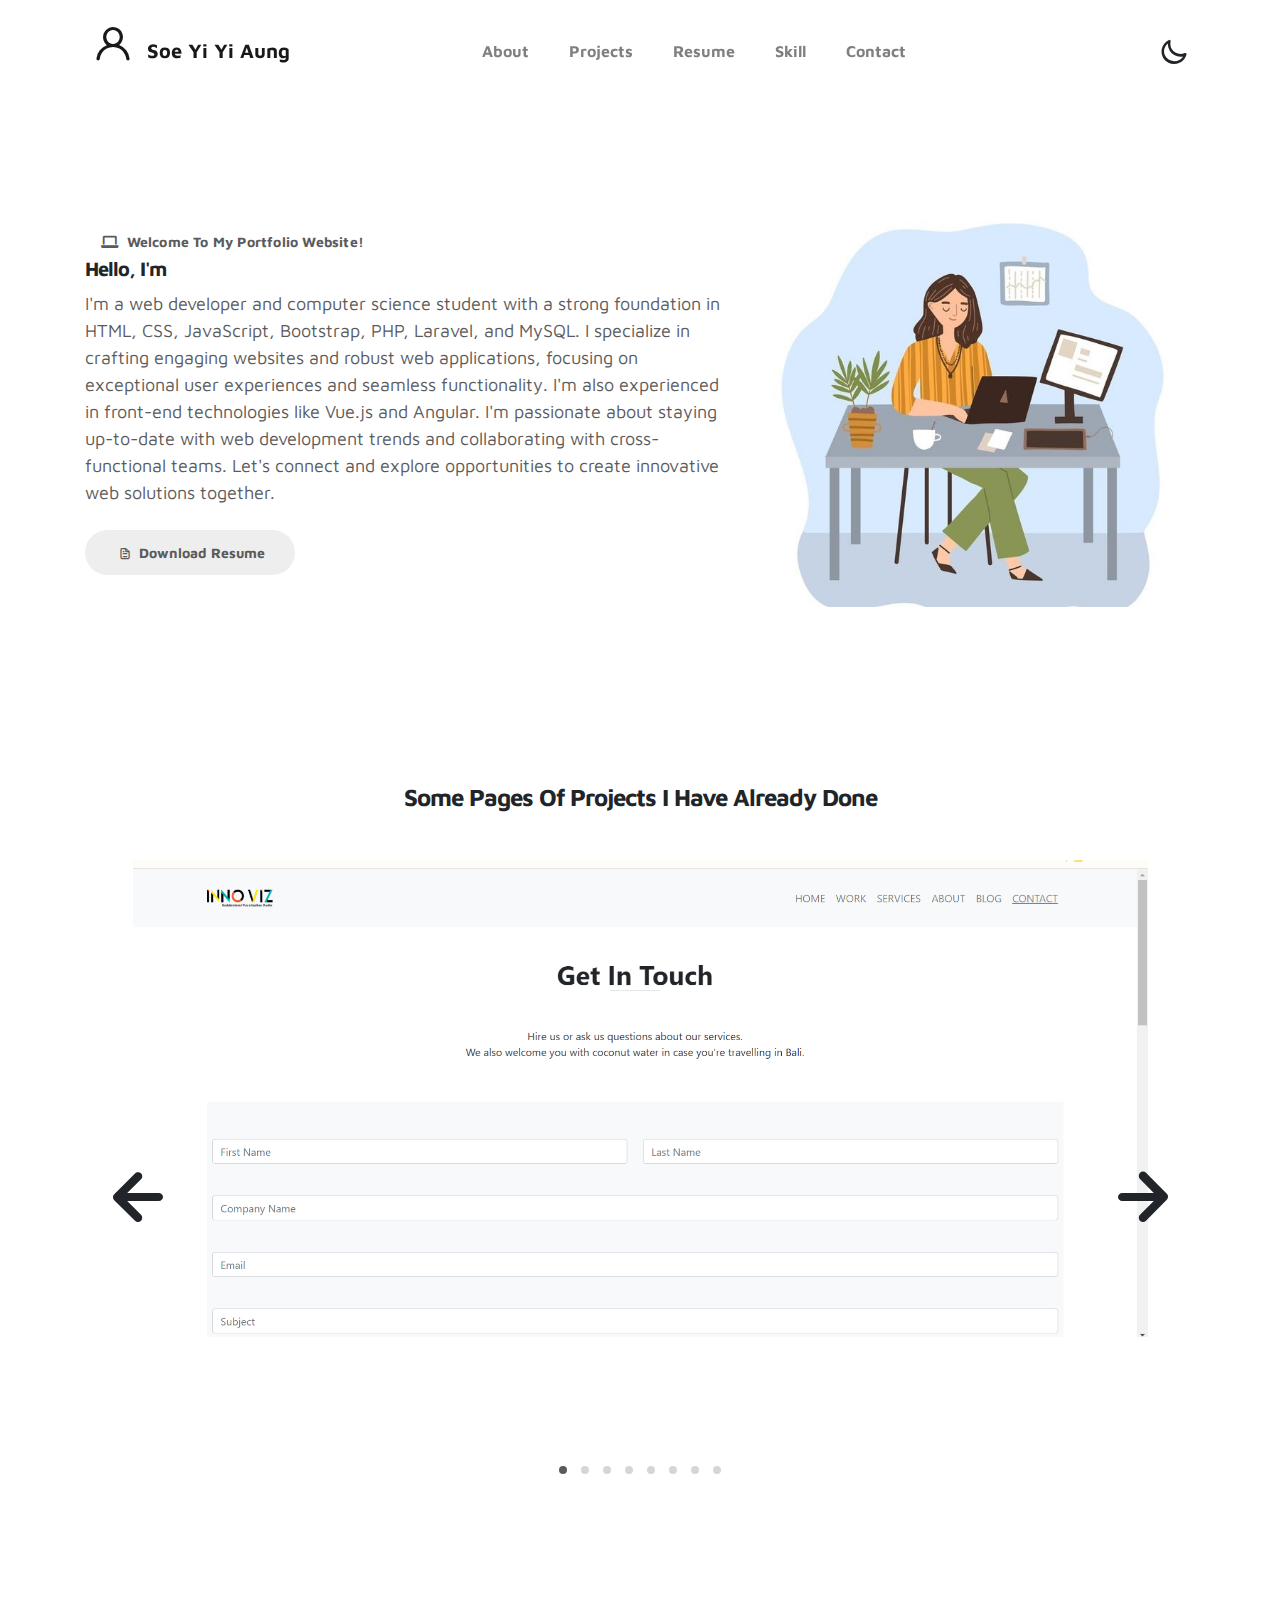
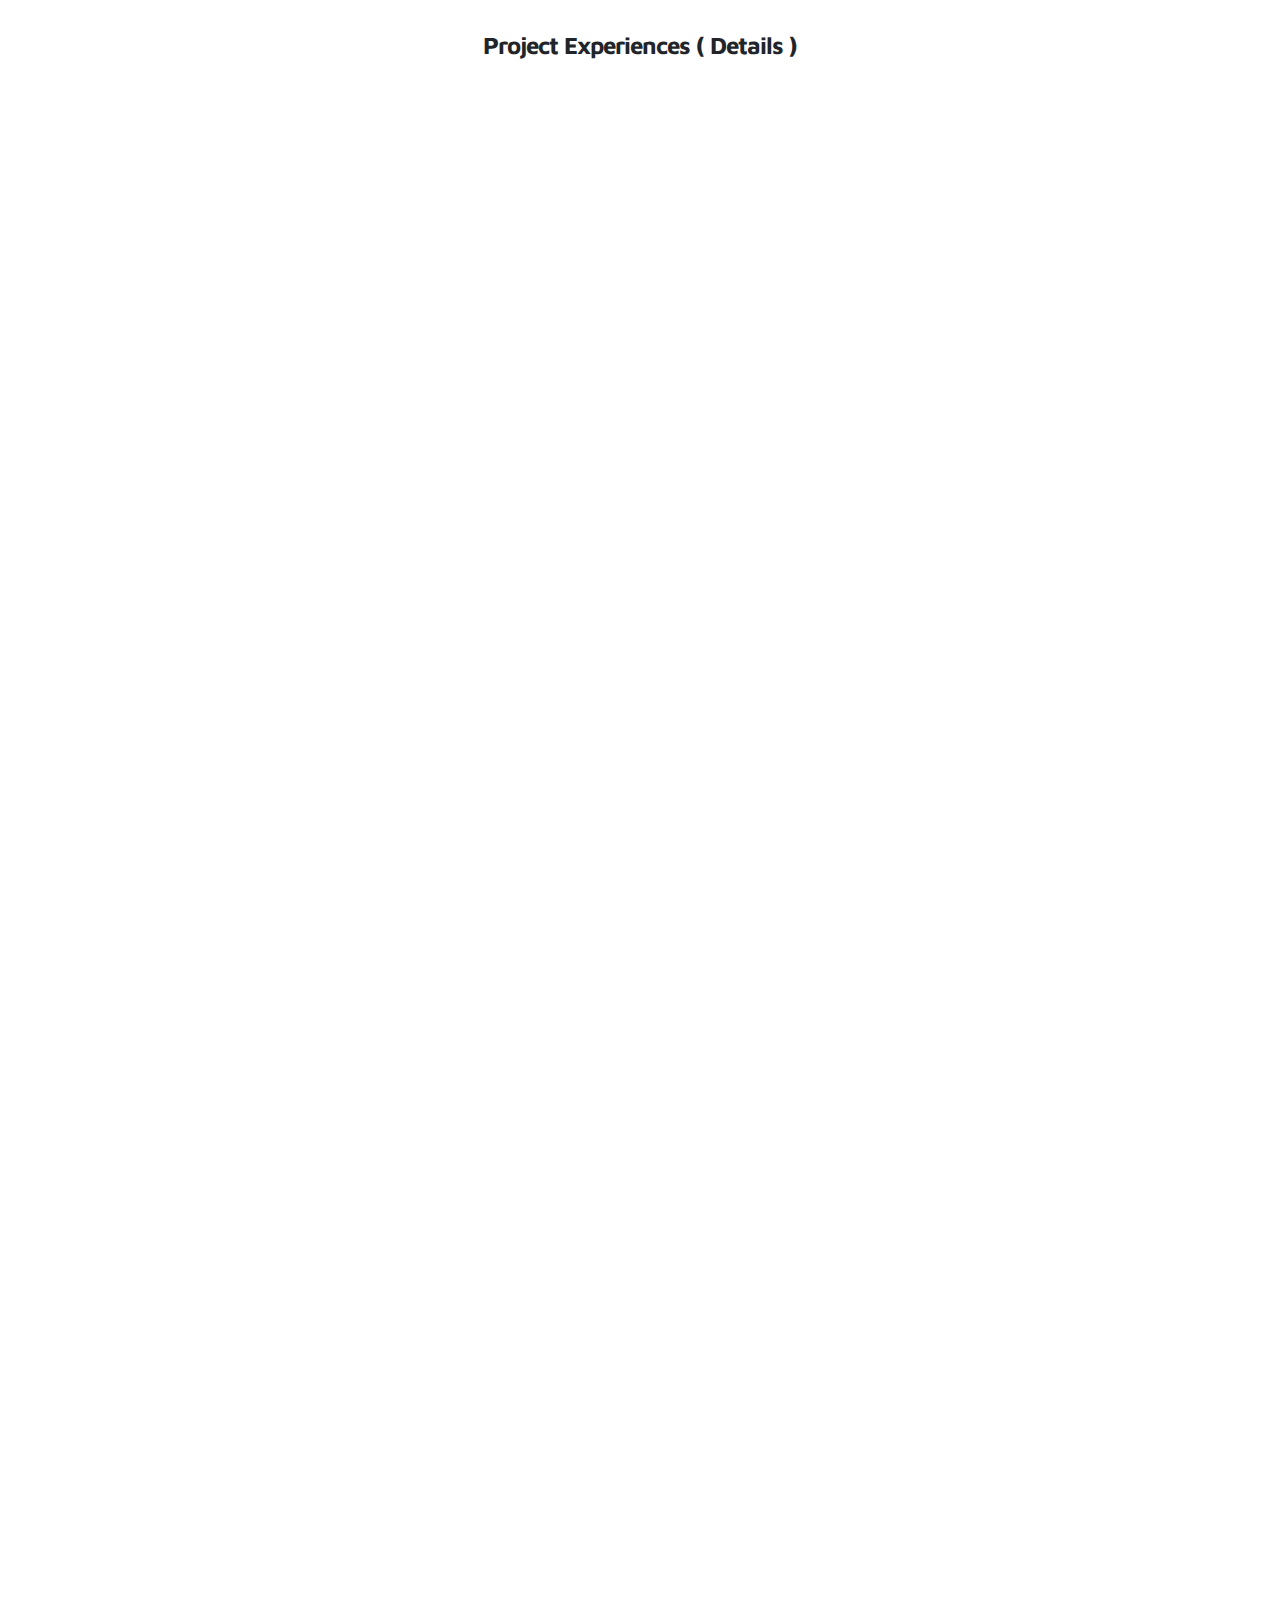
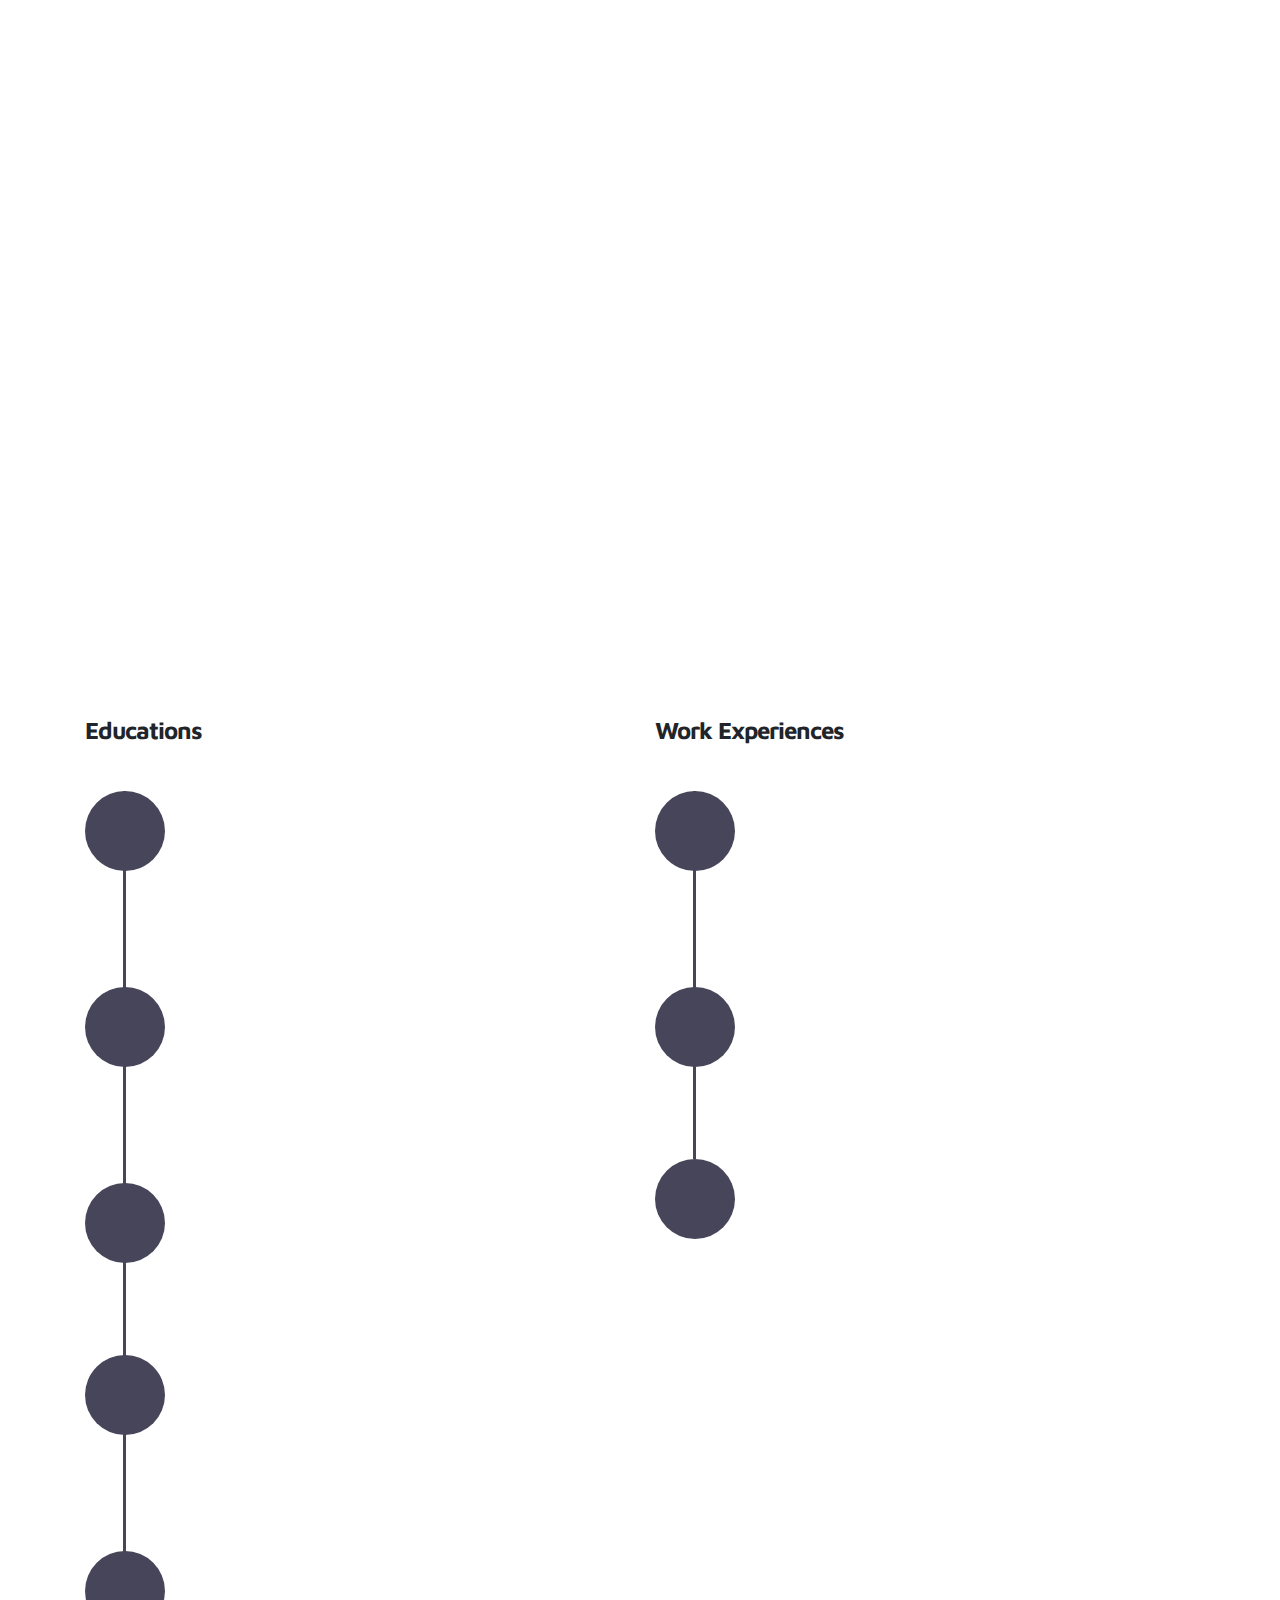
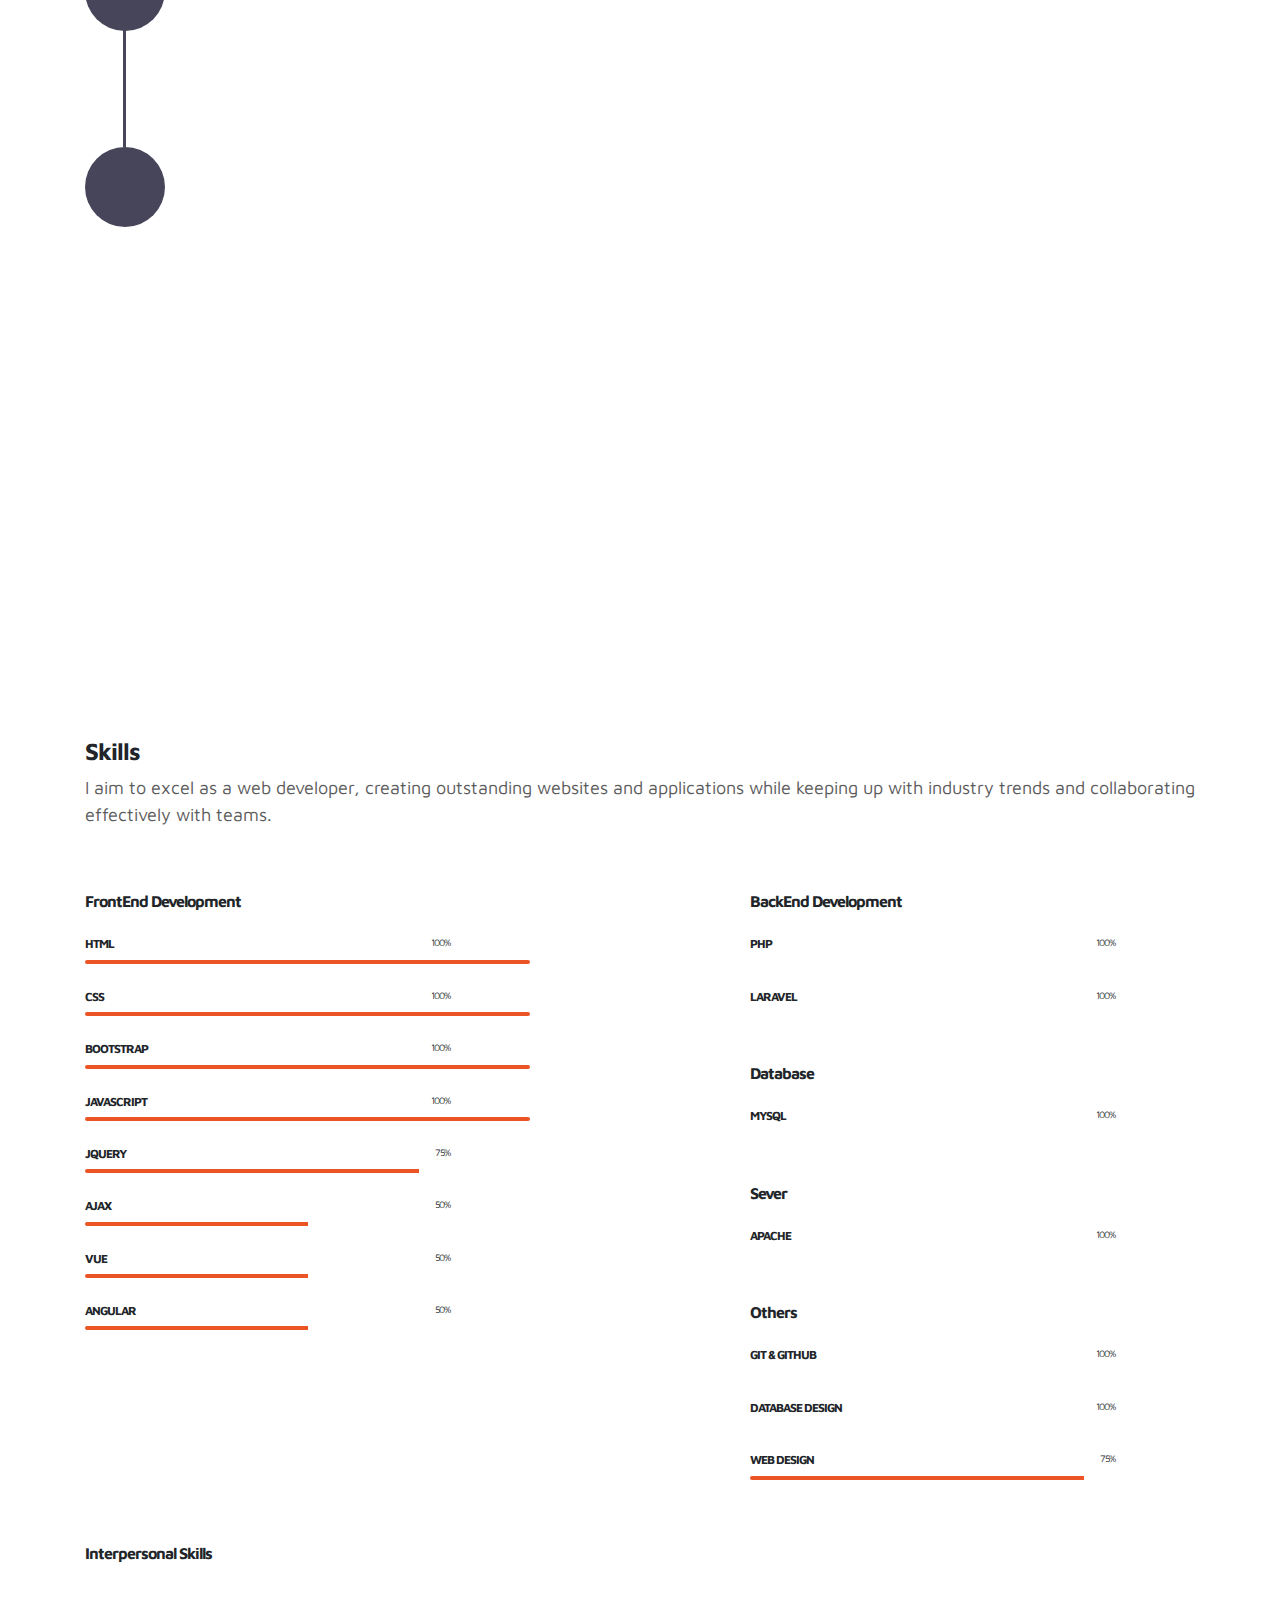
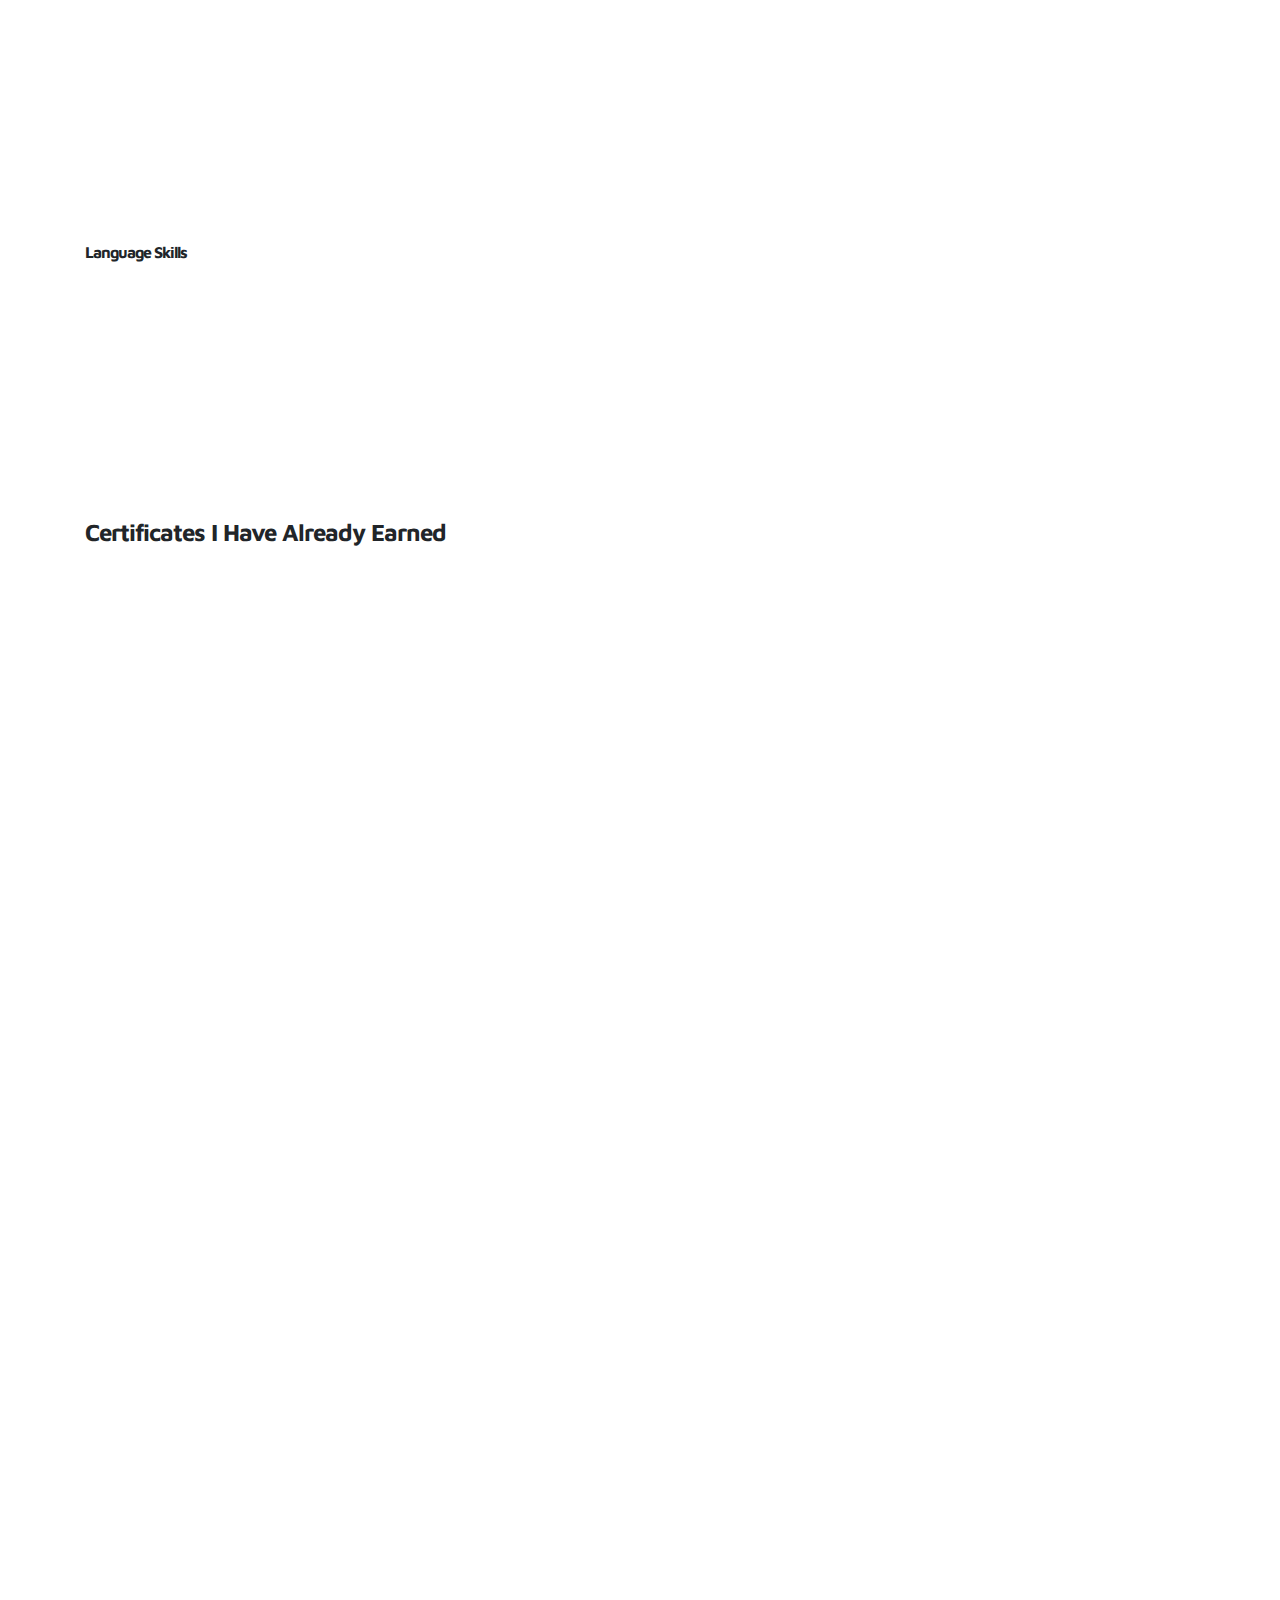
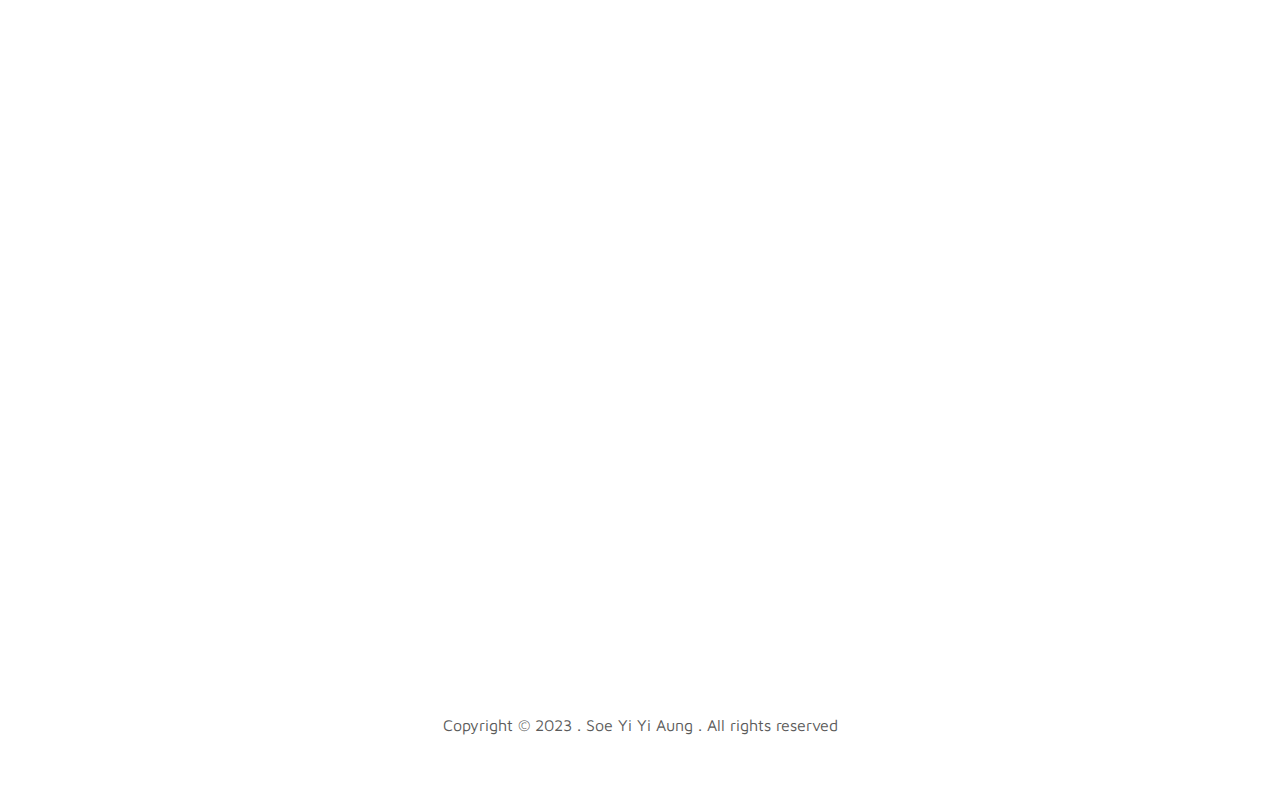
==== commit 16f0303a: "changes" ====
--- a/index.html
+++ b/index.html
@@ -85,14 +85,7 @@
                         </h4>
 
                         <p>
-                          As a web developer and computer science student, I bring a strong foundation in HTML, CSS, and JavaScript to the table,
-                          allowing me to craft engaging and responsive websites. 
-                          With expertise in Bootstrap, I efficiently design and develop modern, visually appealing user interfaces. 
-                          My proficiency in PHP and Laravel empowers me to create dynamic and robust web applications. 
-                          My keen eye for detail and unwavering commitment to high-quality results drive me to ensure exceptional user experiences and seamless website functionality. 
-                          I'm not just proficient in HTML, CSS, JavaScript, Bootstrap, PHP, Laravel, and MySQL, but also well-versed in front-end technologies like Vue.js and Angular. 
-                          I'm passionate about collaborating with cross-functional teams, staying updated on the latest web development trends, and continually expanding my knowledge to thrive in the ever-evolving field of web development. 
-                          Let's connect and explore opportunities to create innovative web solutions together.
+                          I'm a web developer and computer science student with a strong foundation in HTML, CSS, JavaScript, Bootstrap, PHP, Laravel, and MySQL. I specialize in crafting engaging websites and robust web applications, focusing on exceptional user experiences and seamless functionality. I'm also experienced in front-end technologies like Vue.js and Angular. I'm passionate about staying up-to-date with web development trends and collaborating with cross-functional teams. Let's connect and explore opportunities to create innovative web solutions together.
                         </p>
                           
                           <div class="custom-btn-group mt-4">
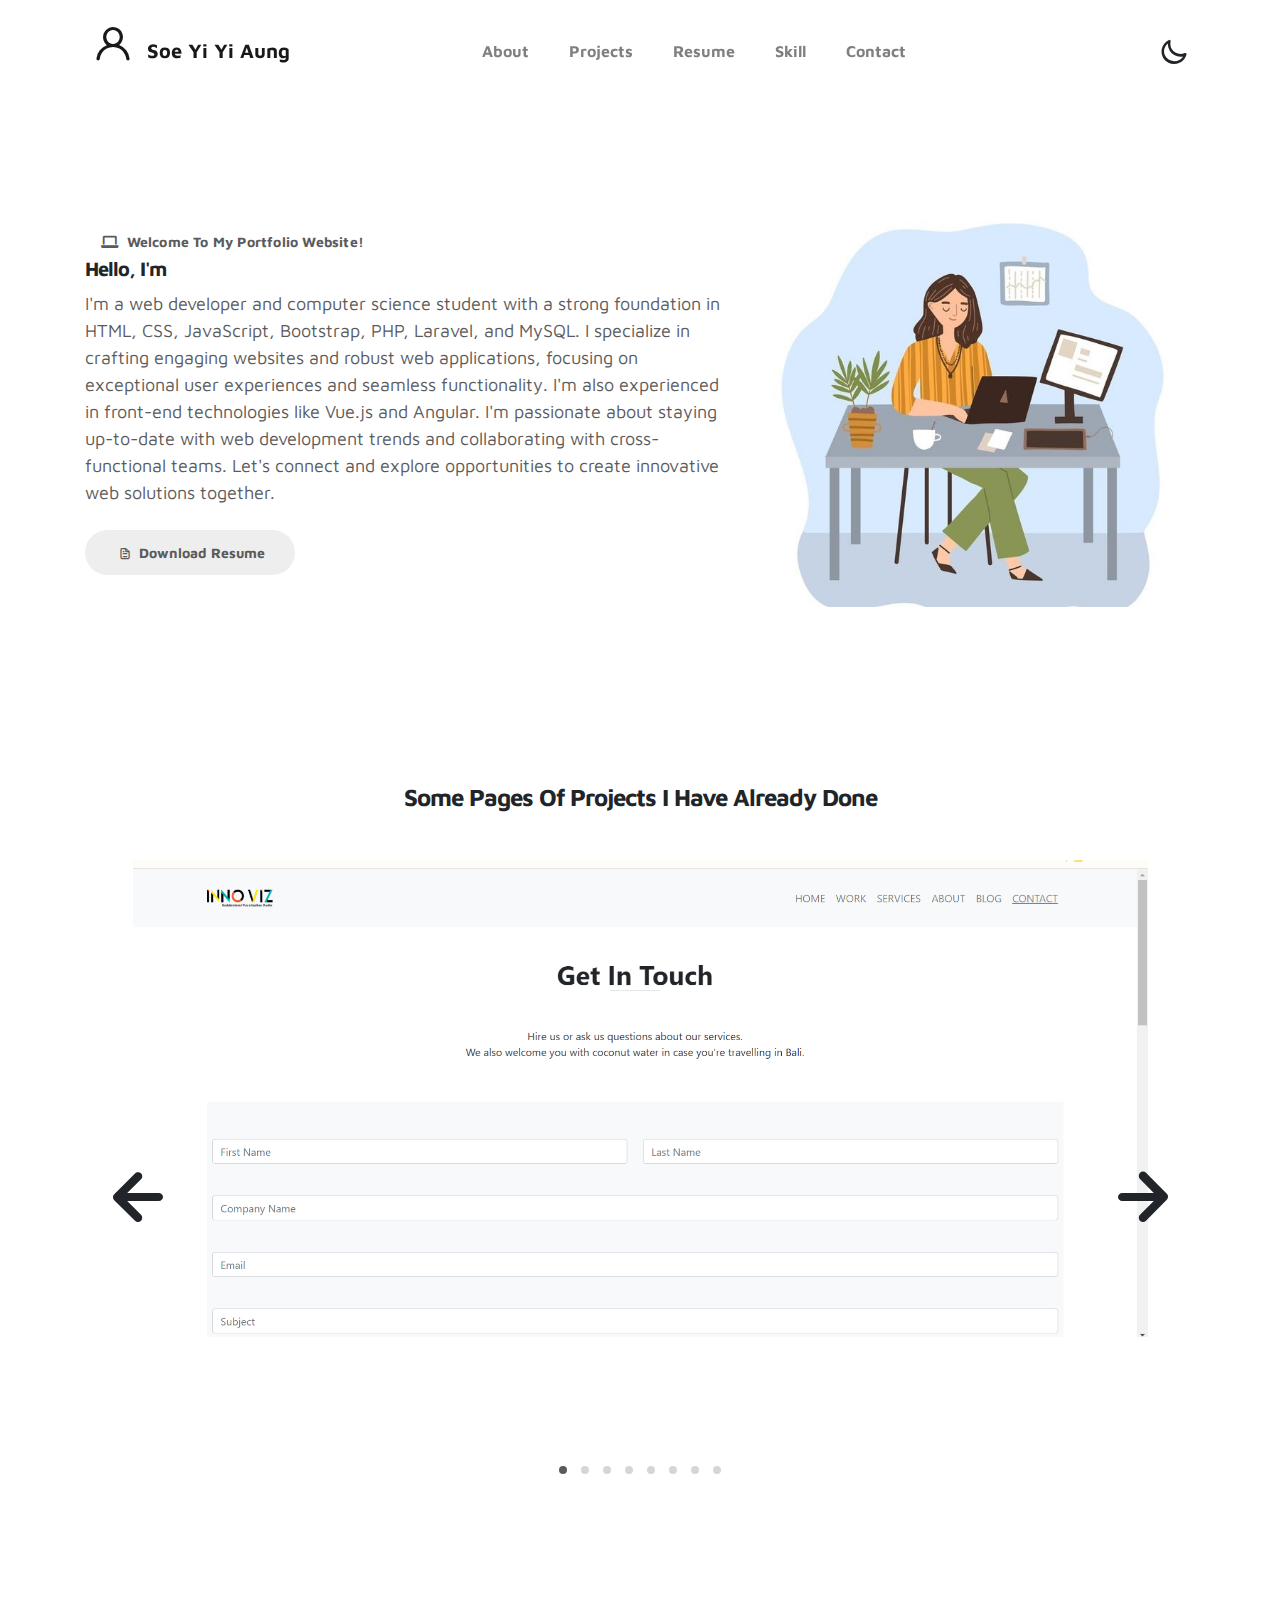
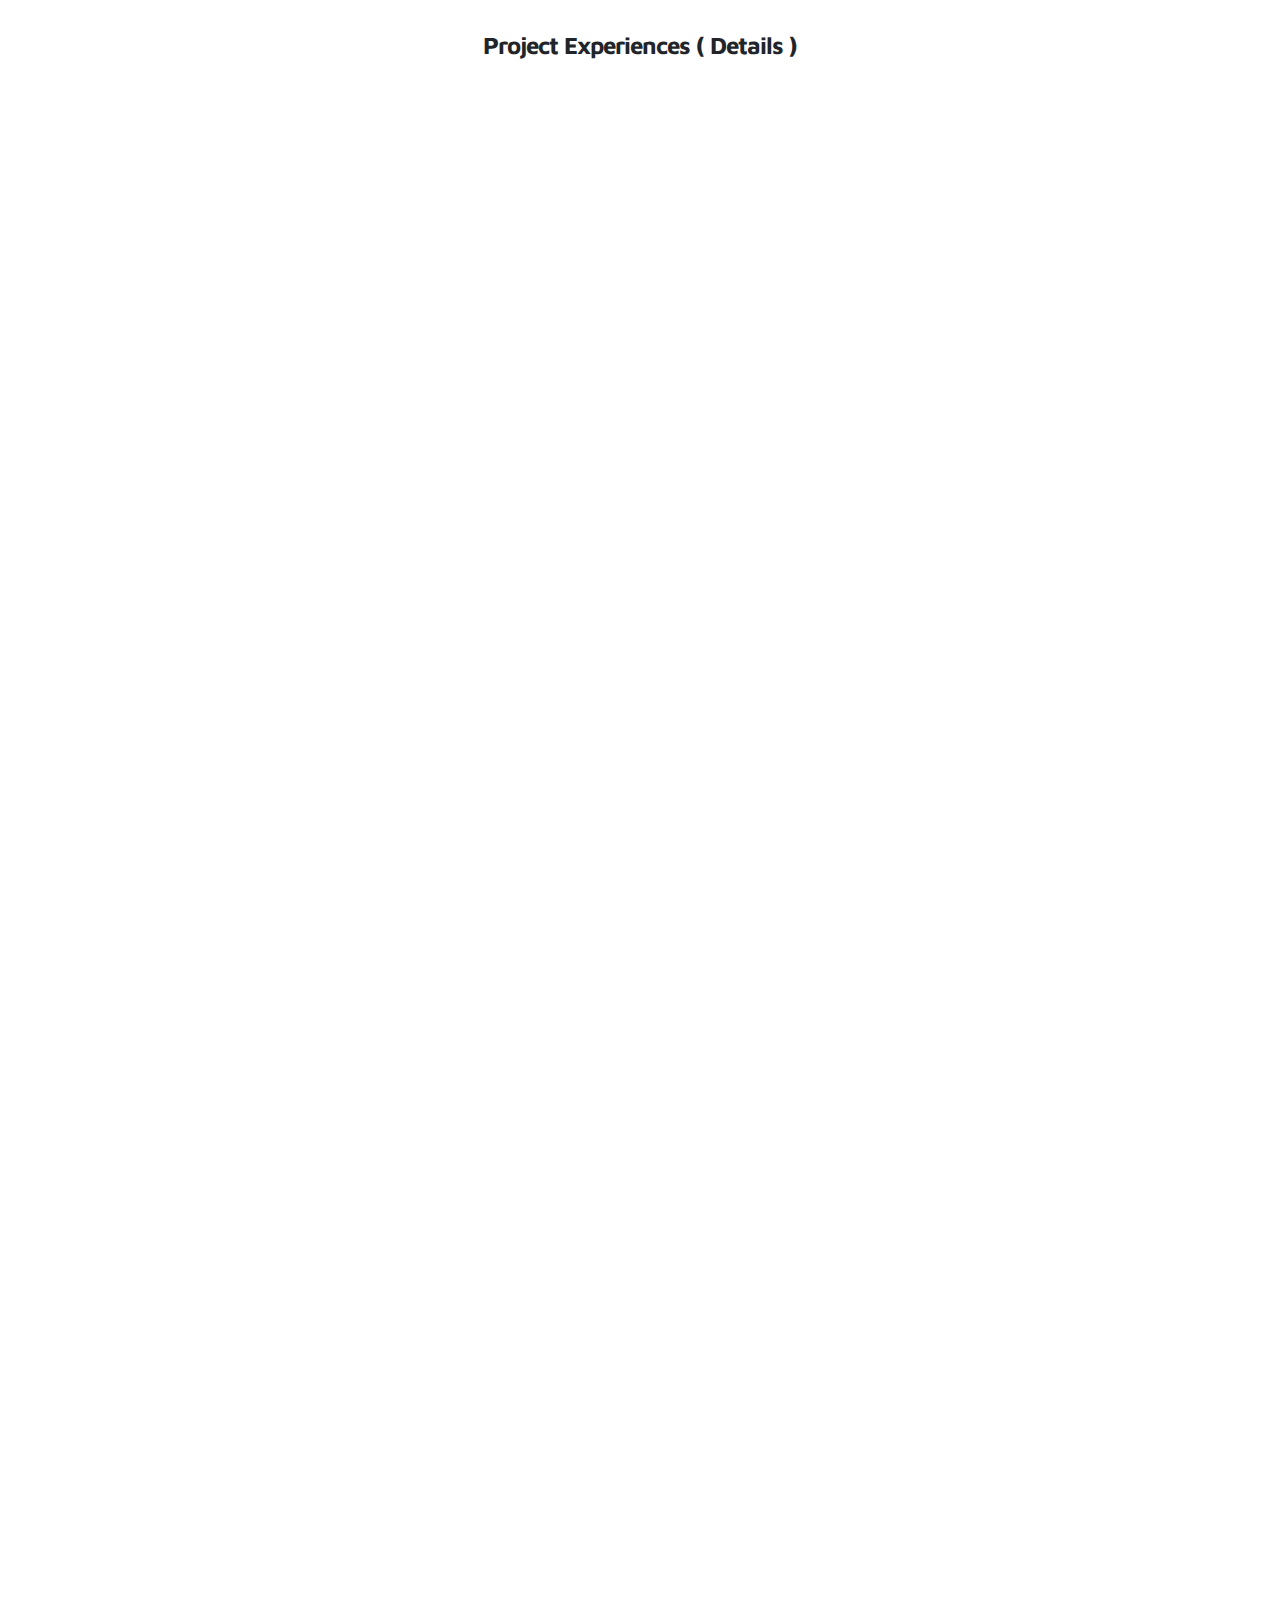
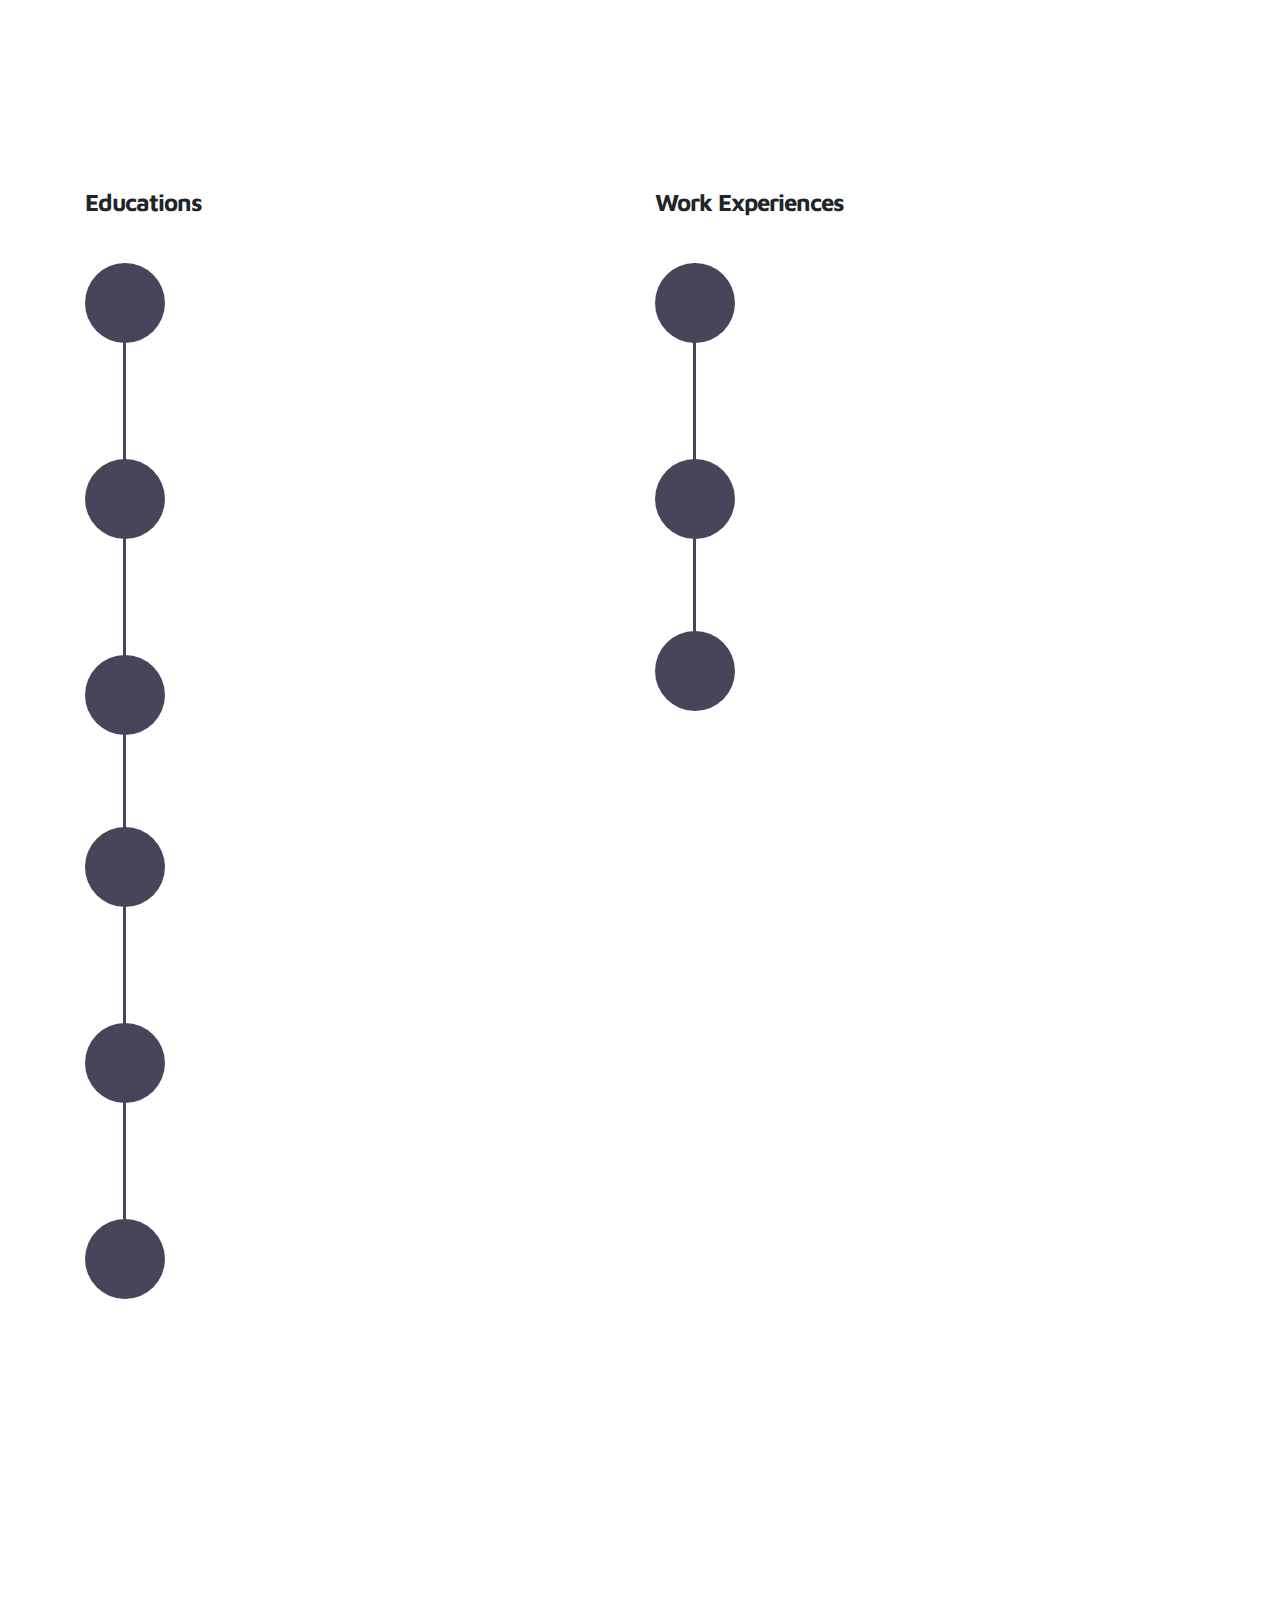
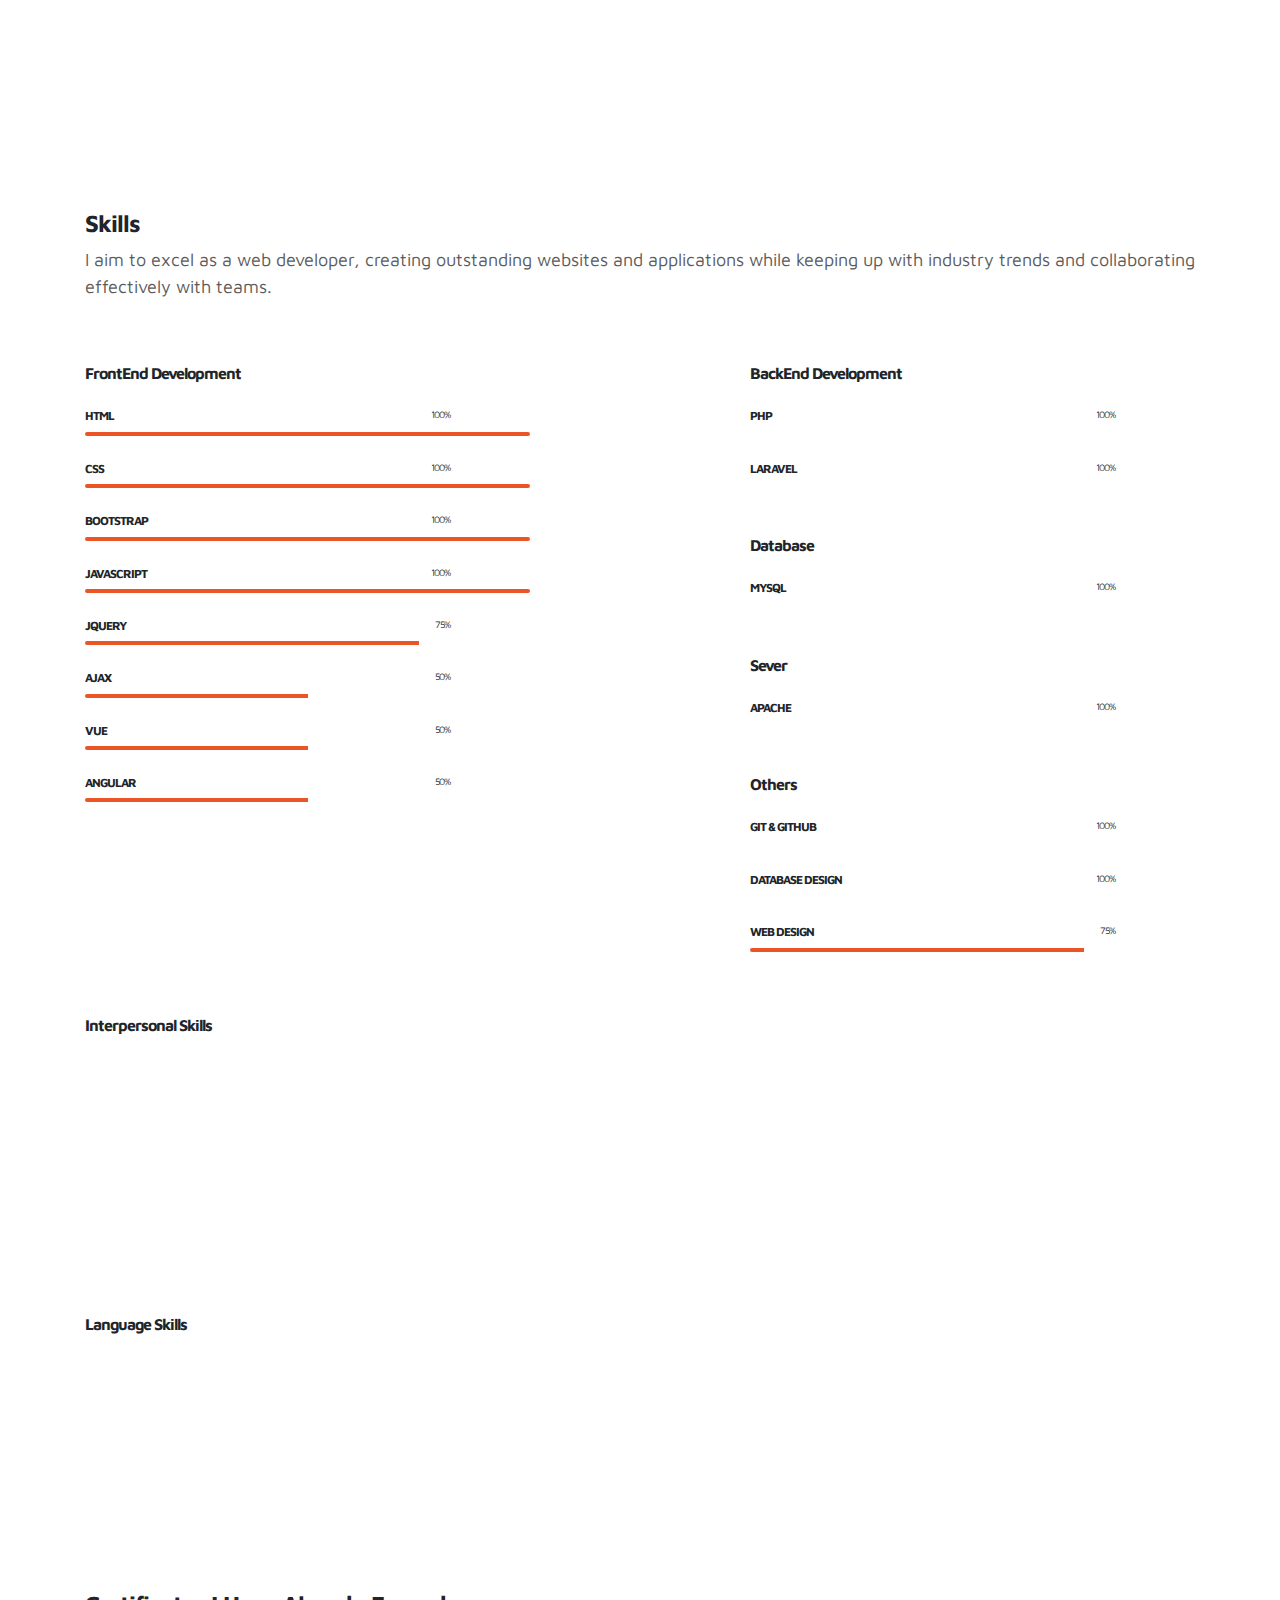
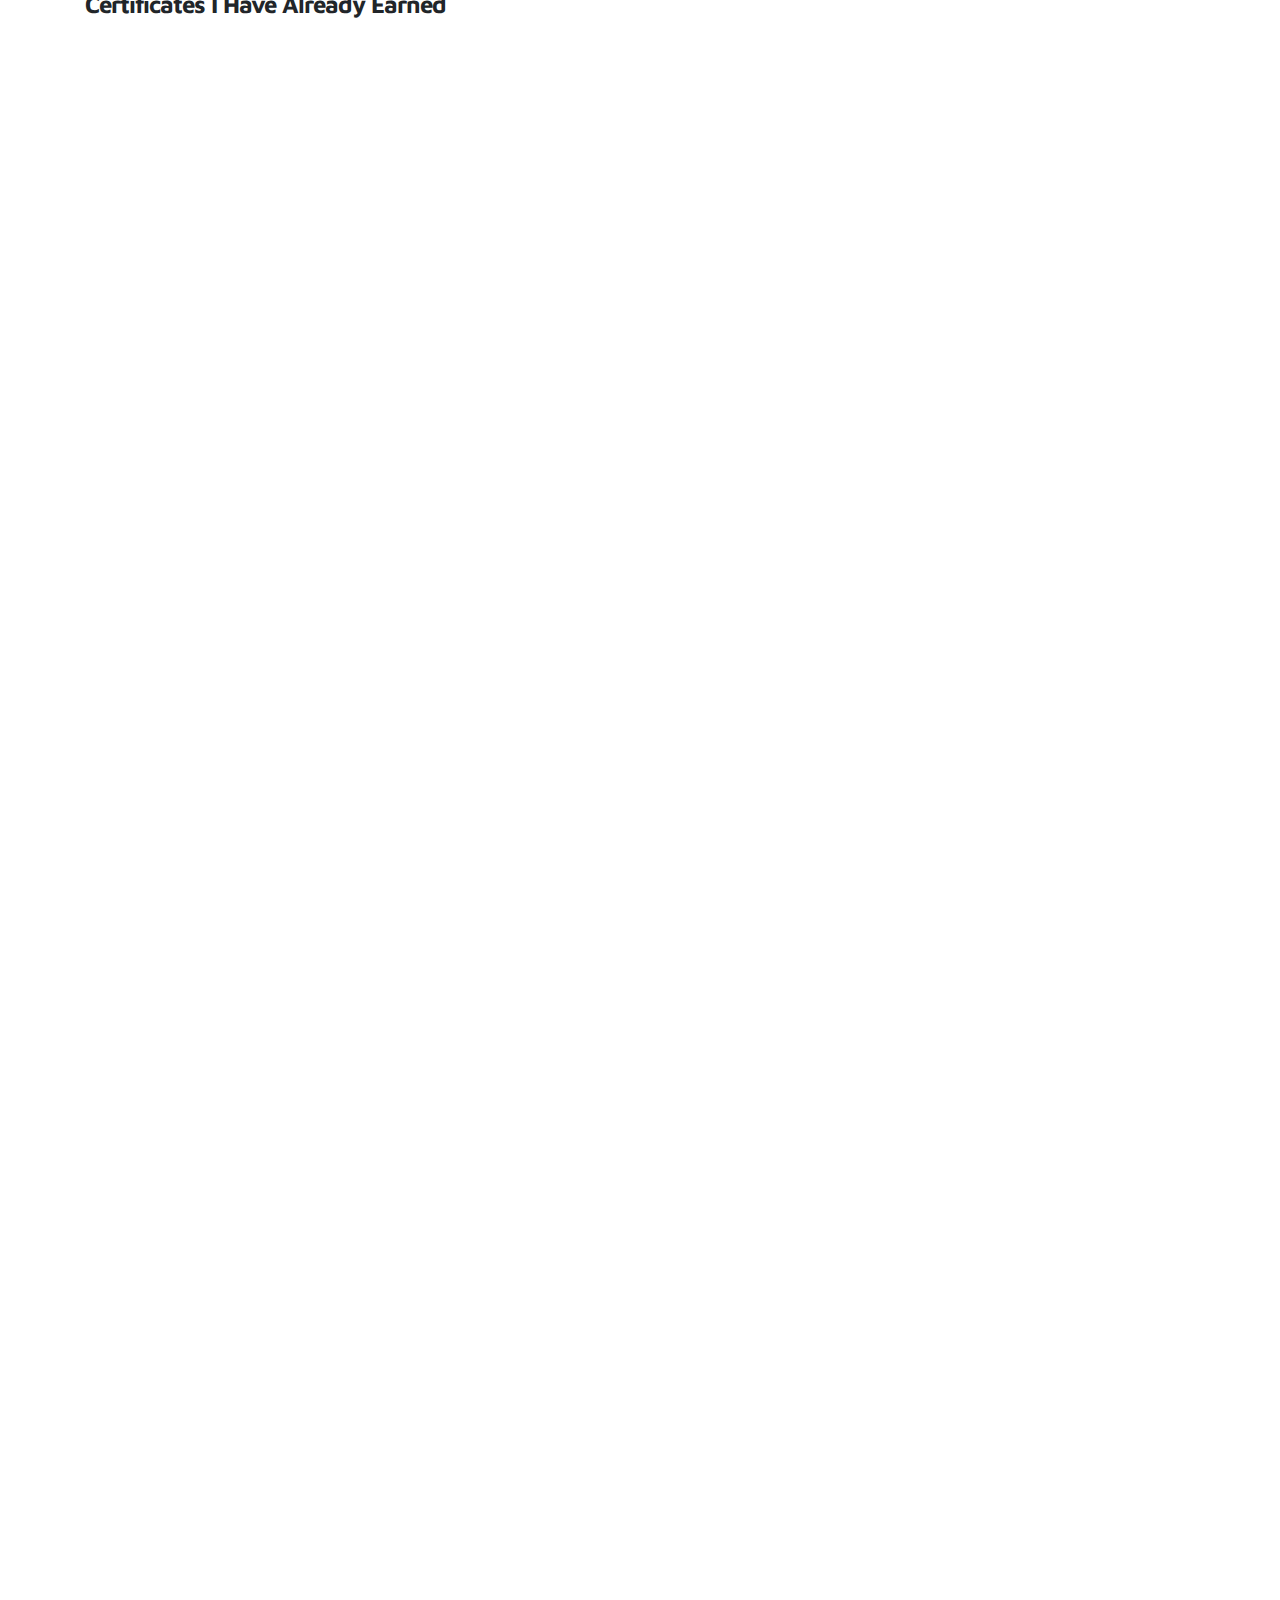
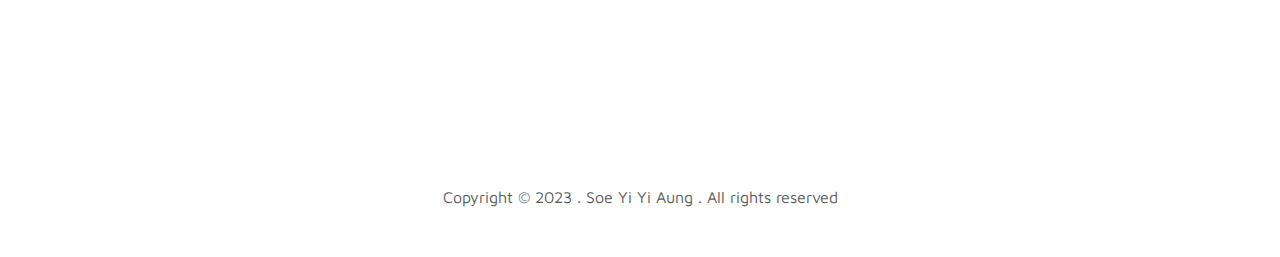
==== commit cefac0c2: "update" ====
--- a/index.html
+++ b/index.html
@@ -262,7 +262,7 @@
       
       <div class="row">
 
-        <div class="col-md-6 mt-5"> 
+        <!-- <div class="col-md-6 mt-5"> 
           <div class="card">
             <div class="card-header" >
               <h5>Elearning Management System</h5>
@@ -278,7 +278,7 @@
               </div>
             </div>                
           </div>
-        </div>
+        </div> -->
 
         <div class="col-md-6 mt-5"> 
           <div class="card">
@@ -297,13 +297,6 @@
             </div>                
           </div>
         </div>
-  
-      </div>  
-
-      <div class="row">
-
-        <div class="col-md-3 mt-5"> 
-        </div>
 
         <div class="col-md-6 mt-5"> 
           <div class="card">
@@ -323,7 +316,7 @@
           </div>
         </div>
   
-      </div>  
+      </div>
     </div>
 
     <!-- FEATURES -->
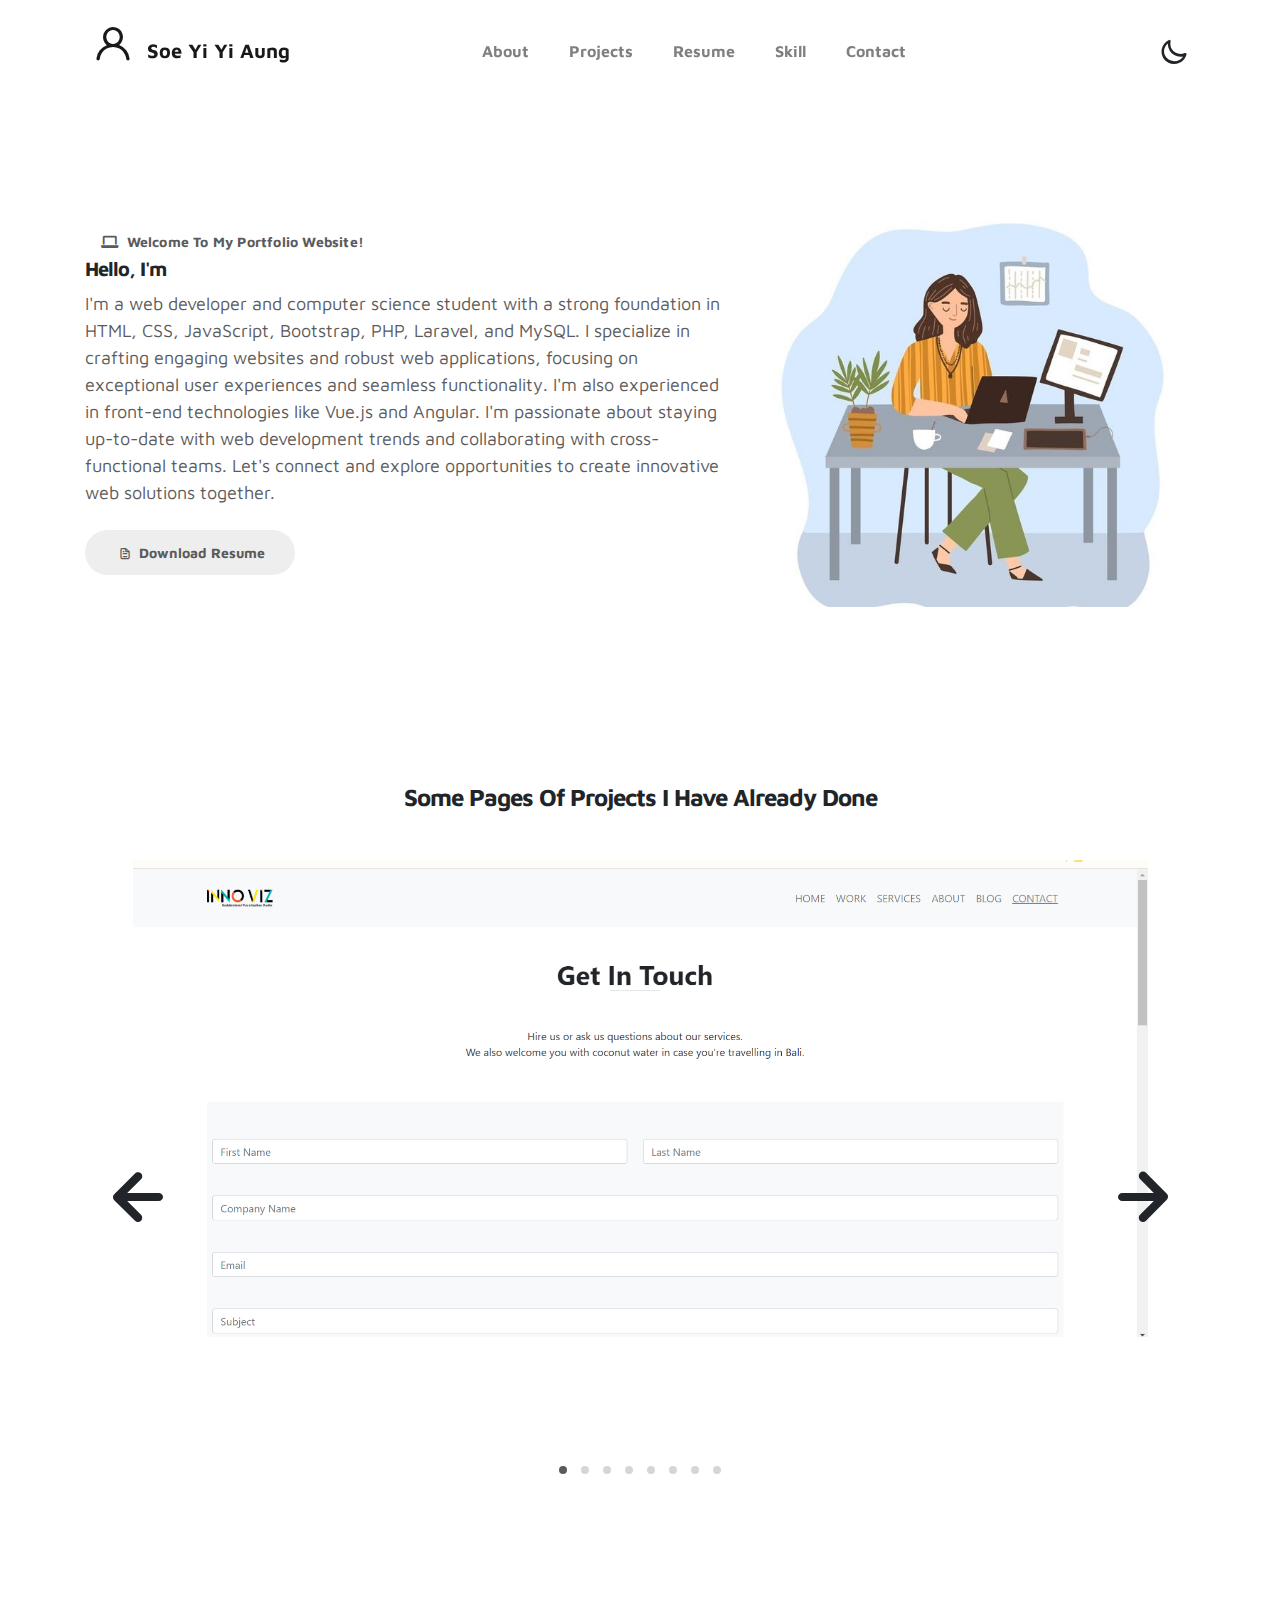
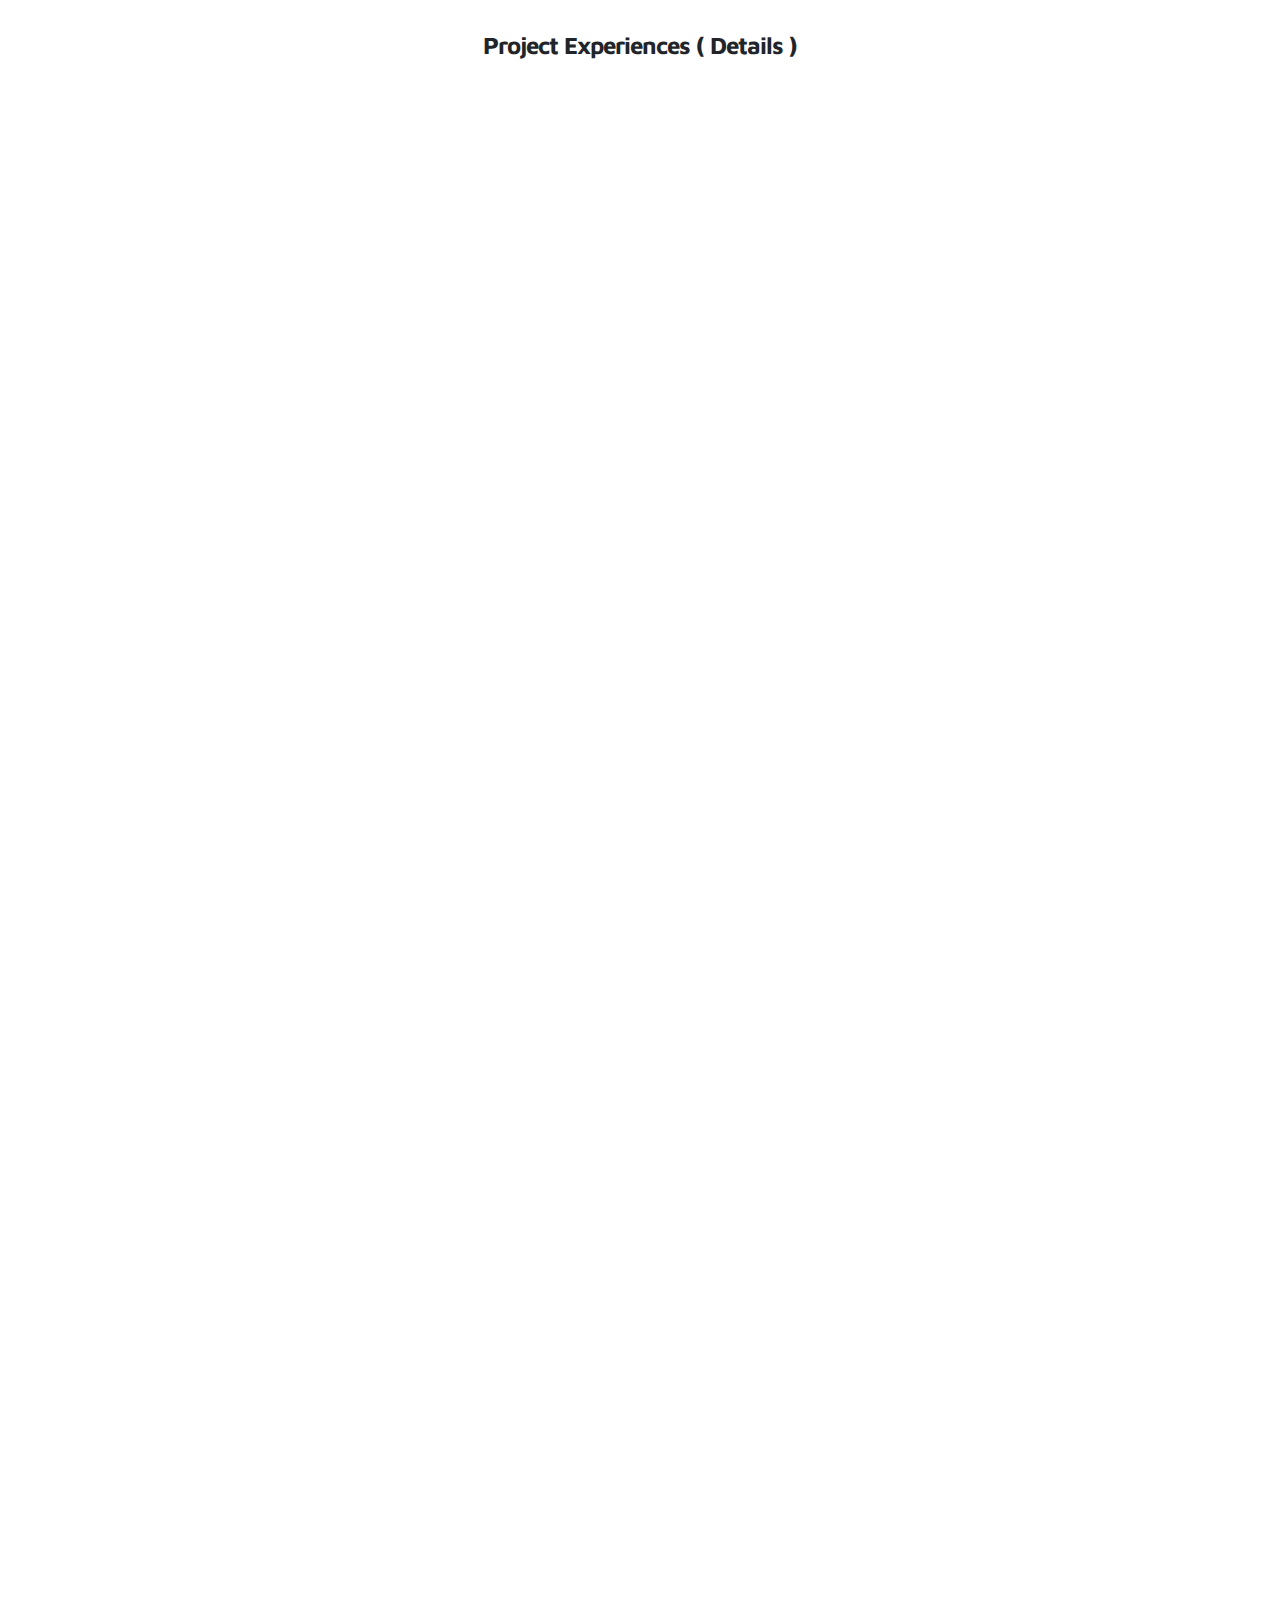
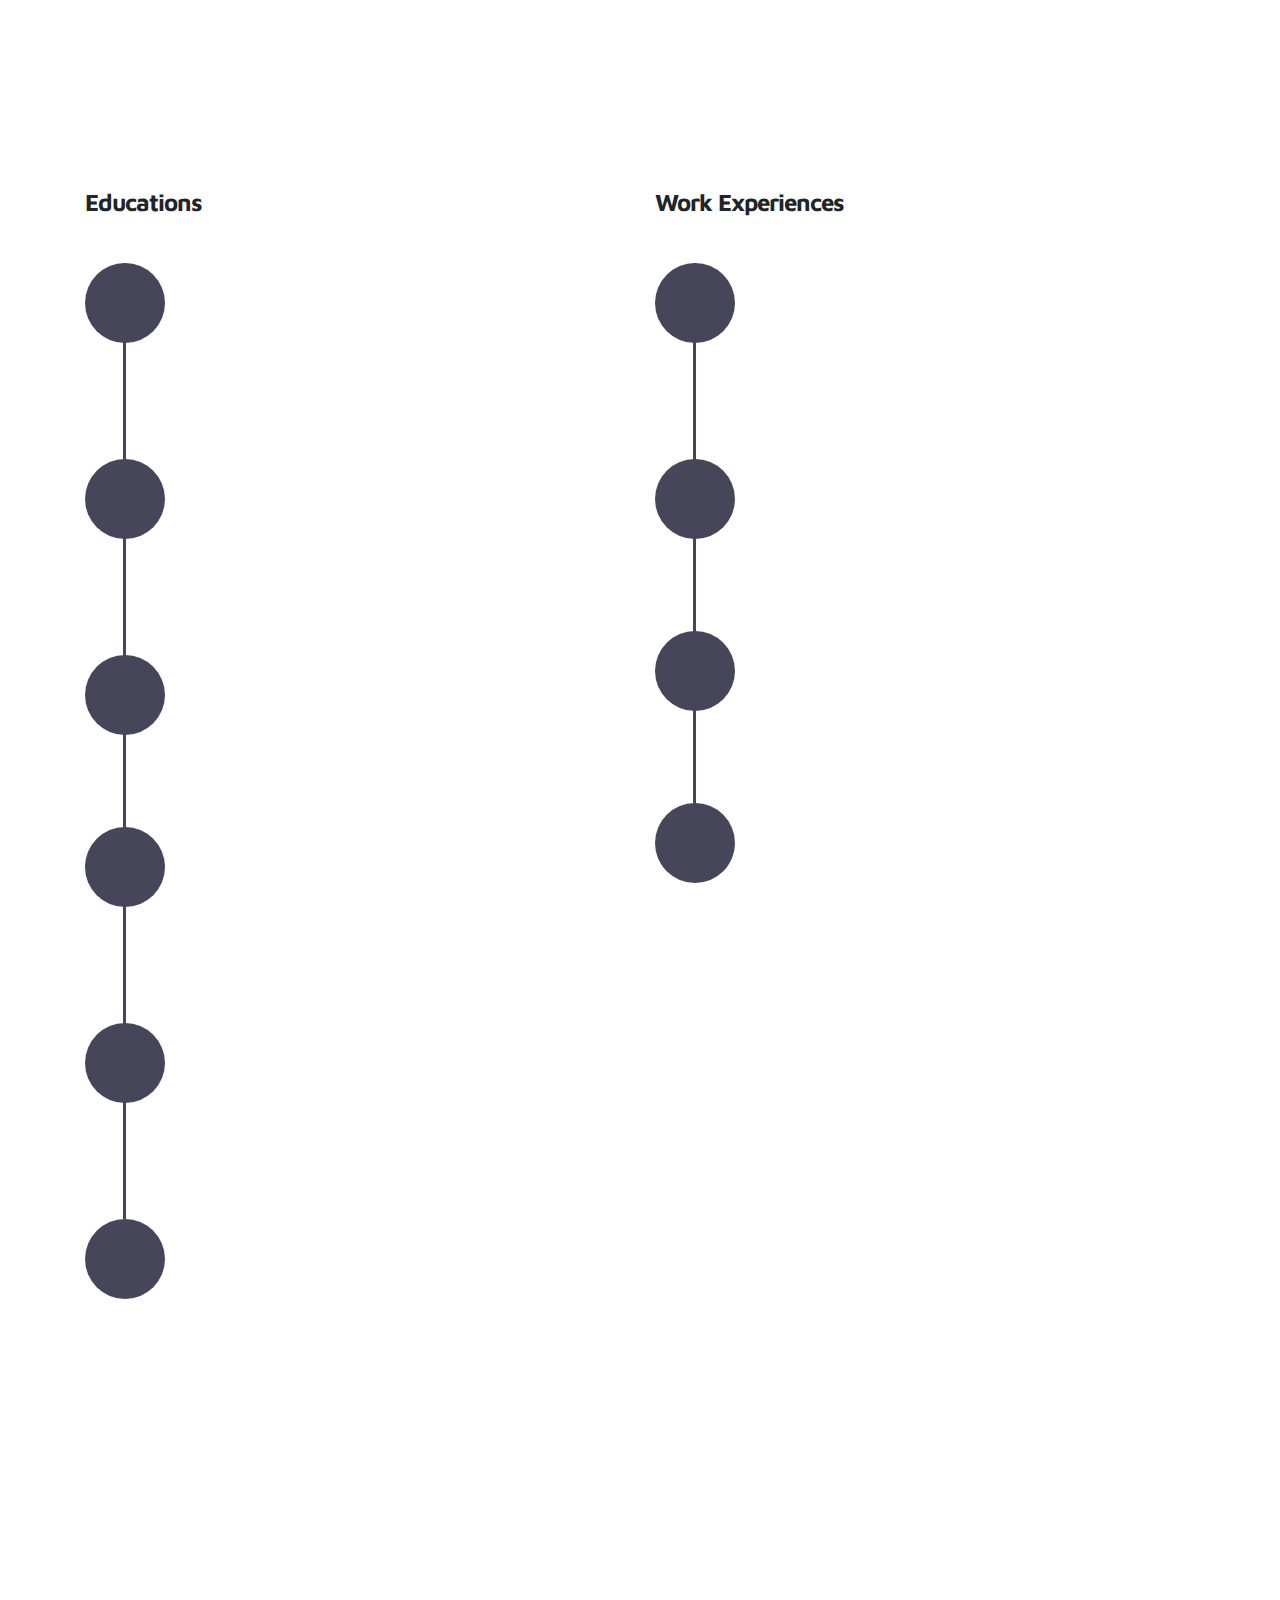
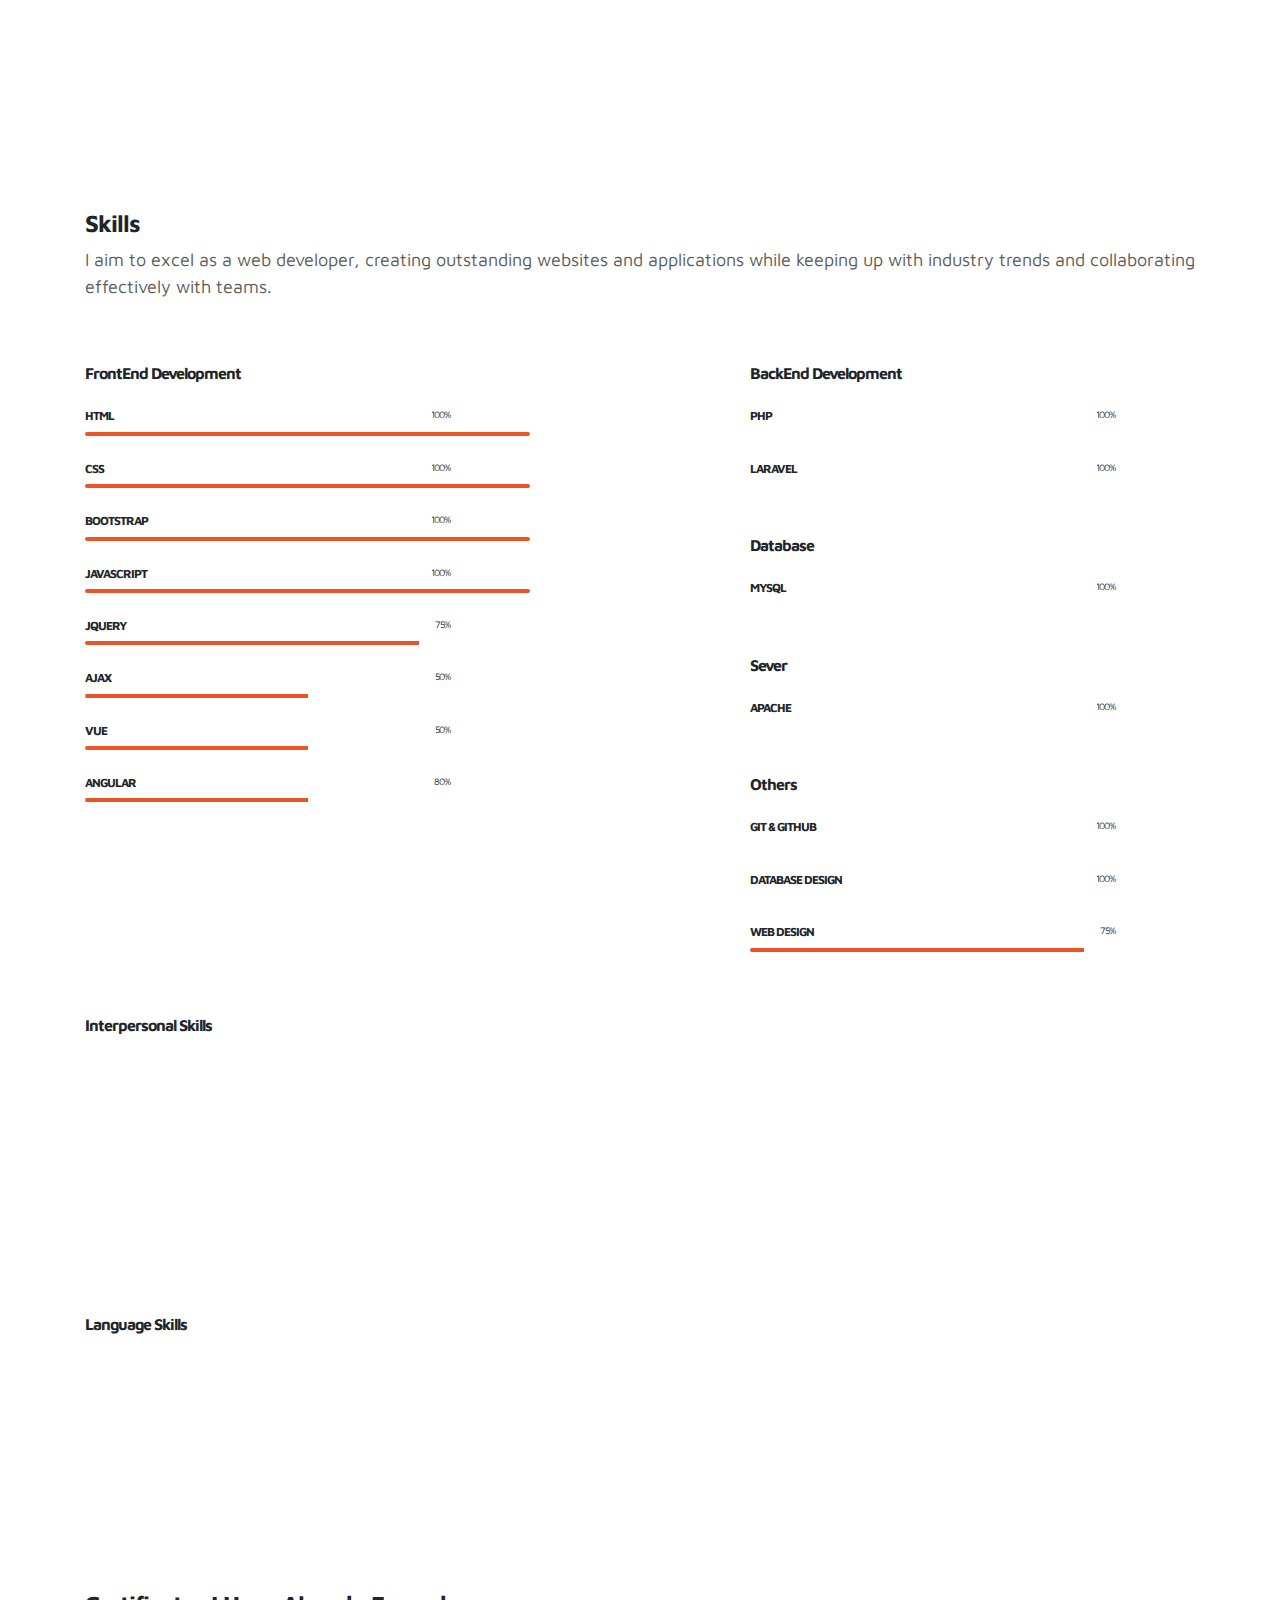
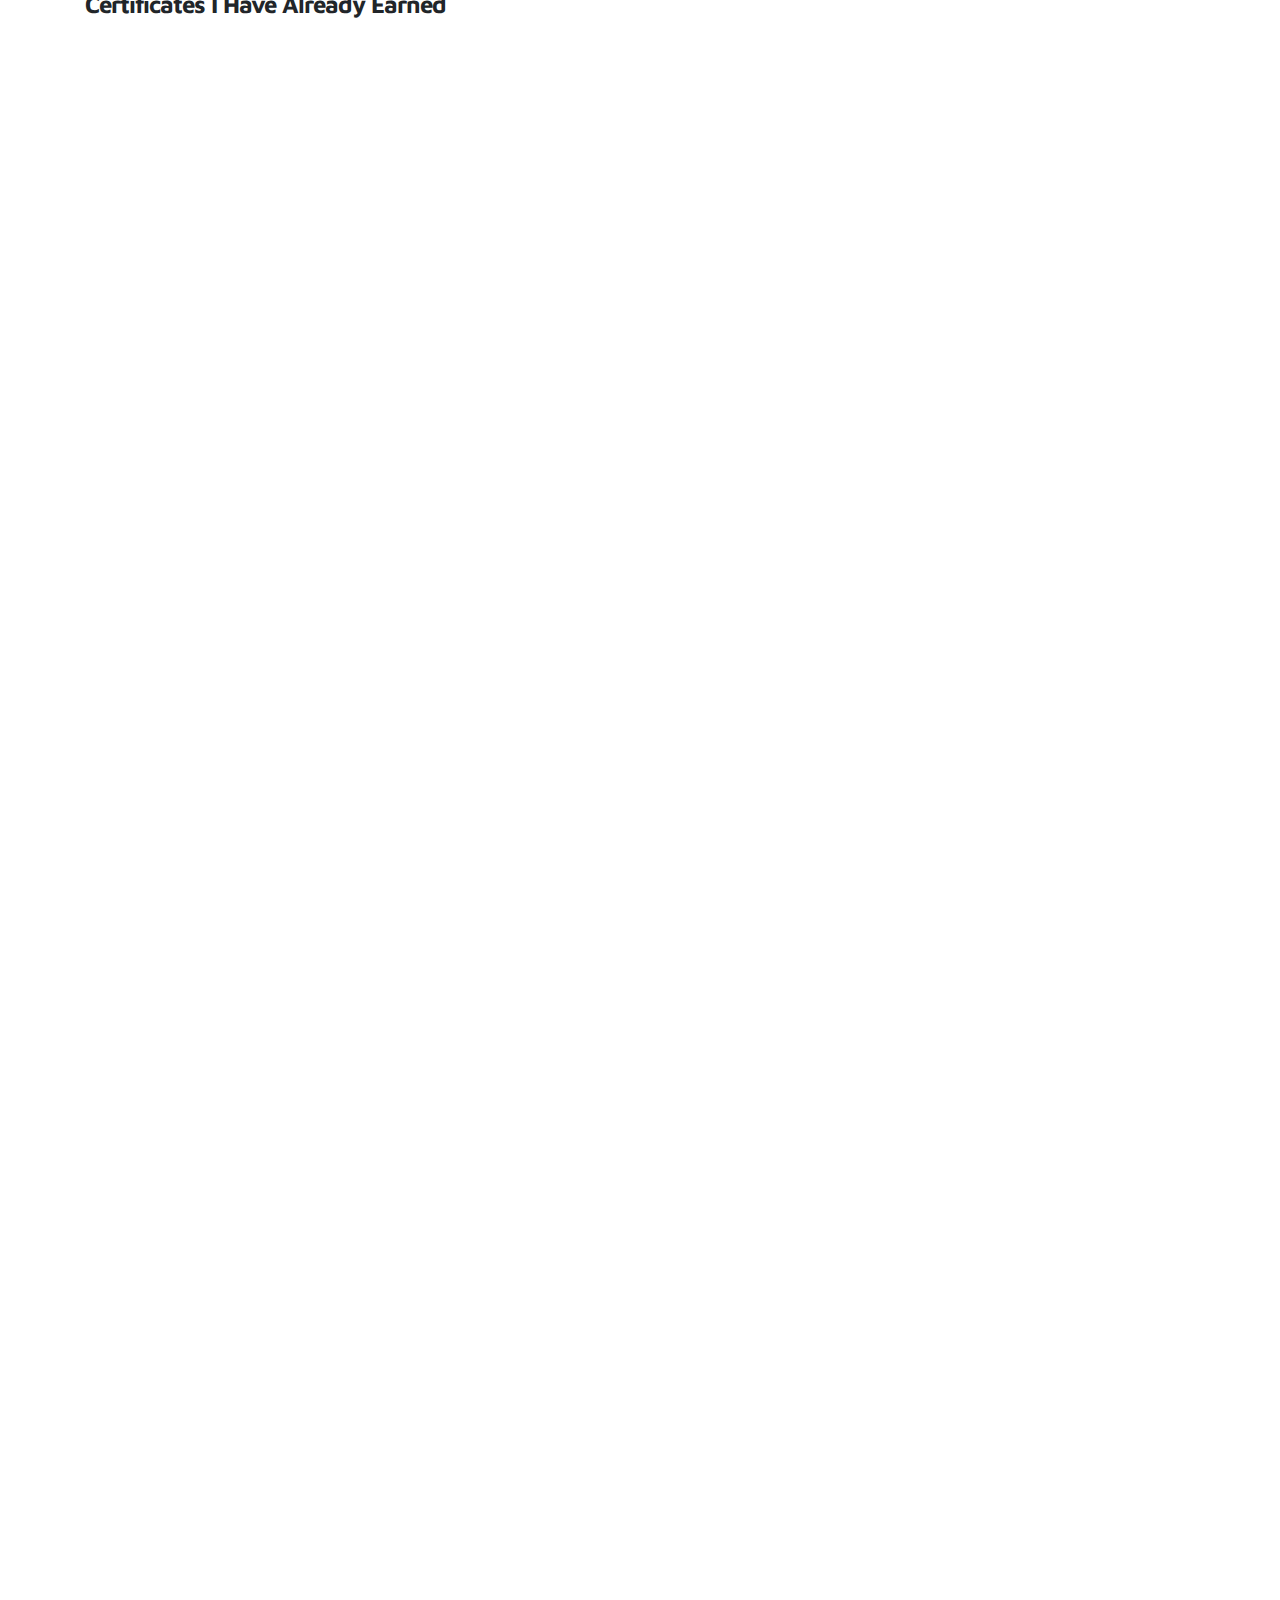
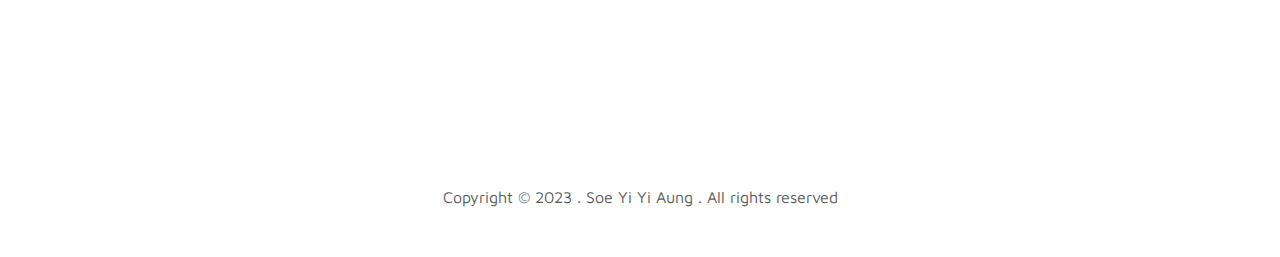
==== commit d8be2331: "Data Add" ====
--- a/index.html
+++ b/index.html
@@ -89,7 +89,7 @@
                         </p>
                           
                           <div class="custom-btn-group mt-4">
-                            <a href="images/myCV.pdf" download="myCV.pdf" class="btn mr-lg-2 custom-btn"><i class='uil uil-file-alt'></i> Download Resume</a>
+                            <a href="images/SoeYiYiAung.pdf" download="SoeYiYiAung.pdf" class="btn mr-lg-2 custom-btn"><i class='uil uil-file-alt'></i> Download Resume</a>
                           </div>                          
                     </div>
                 </div>
@@ -422,10 +422,22 @@
                           <!-- <span>2017</span> -->
                         </div>
                         <div class="timeline-info mt-4">
-                          <span>2023 July - Present</span>
+                          <span>2023 July - 2023 November</span>
                         </div>
                         <div class="timeline-info mt-5">
                           <h5><span>Web Developer</span><small>Secret Code Company Limited</small></h5>
+                        </div>
+                      </div>
+
+                      <div class="timeline-wrapper">
+                        <div class="timeline-yr">
+                          <!-- <span>2017</span> -->
+                        </div>
+                        <div class="timeline-info mt-4">
+                          <span>2023 November - Present</span>
+                        </div>
+                        <div class="timeline-info mt-5">
+                          <h5><span>Analyst Programmer</span><small>KBZMS General Insurance</small></h5>
                         </div>
                       </div>
 
@@ -508,7 +520,7 @@
               <div class="progress-bar progress-bar-danger progress-animate2" role="progressbar" aria-valuenow="50" aria-valuemin="0" aria-valuemax="100" style="width: 50%;"></div>
             </div>
 
-            <h6 class="tm-progress-label mt-3">Angular <small class="progress-percent-small">50%</small></h6>
+            <h6 class="tm-progress-label mt-3">Angular <small class="progress-percent-small">80%</small></h6>
             <div class="progress tm-progress">
               <div class="progress-bar progress-bar-danger progress-animate2" role="progressbar" aria-valuenow="50" aria-valuemin="0" aria-valuemax="100" style="width: 50%;"></div>
             </div>
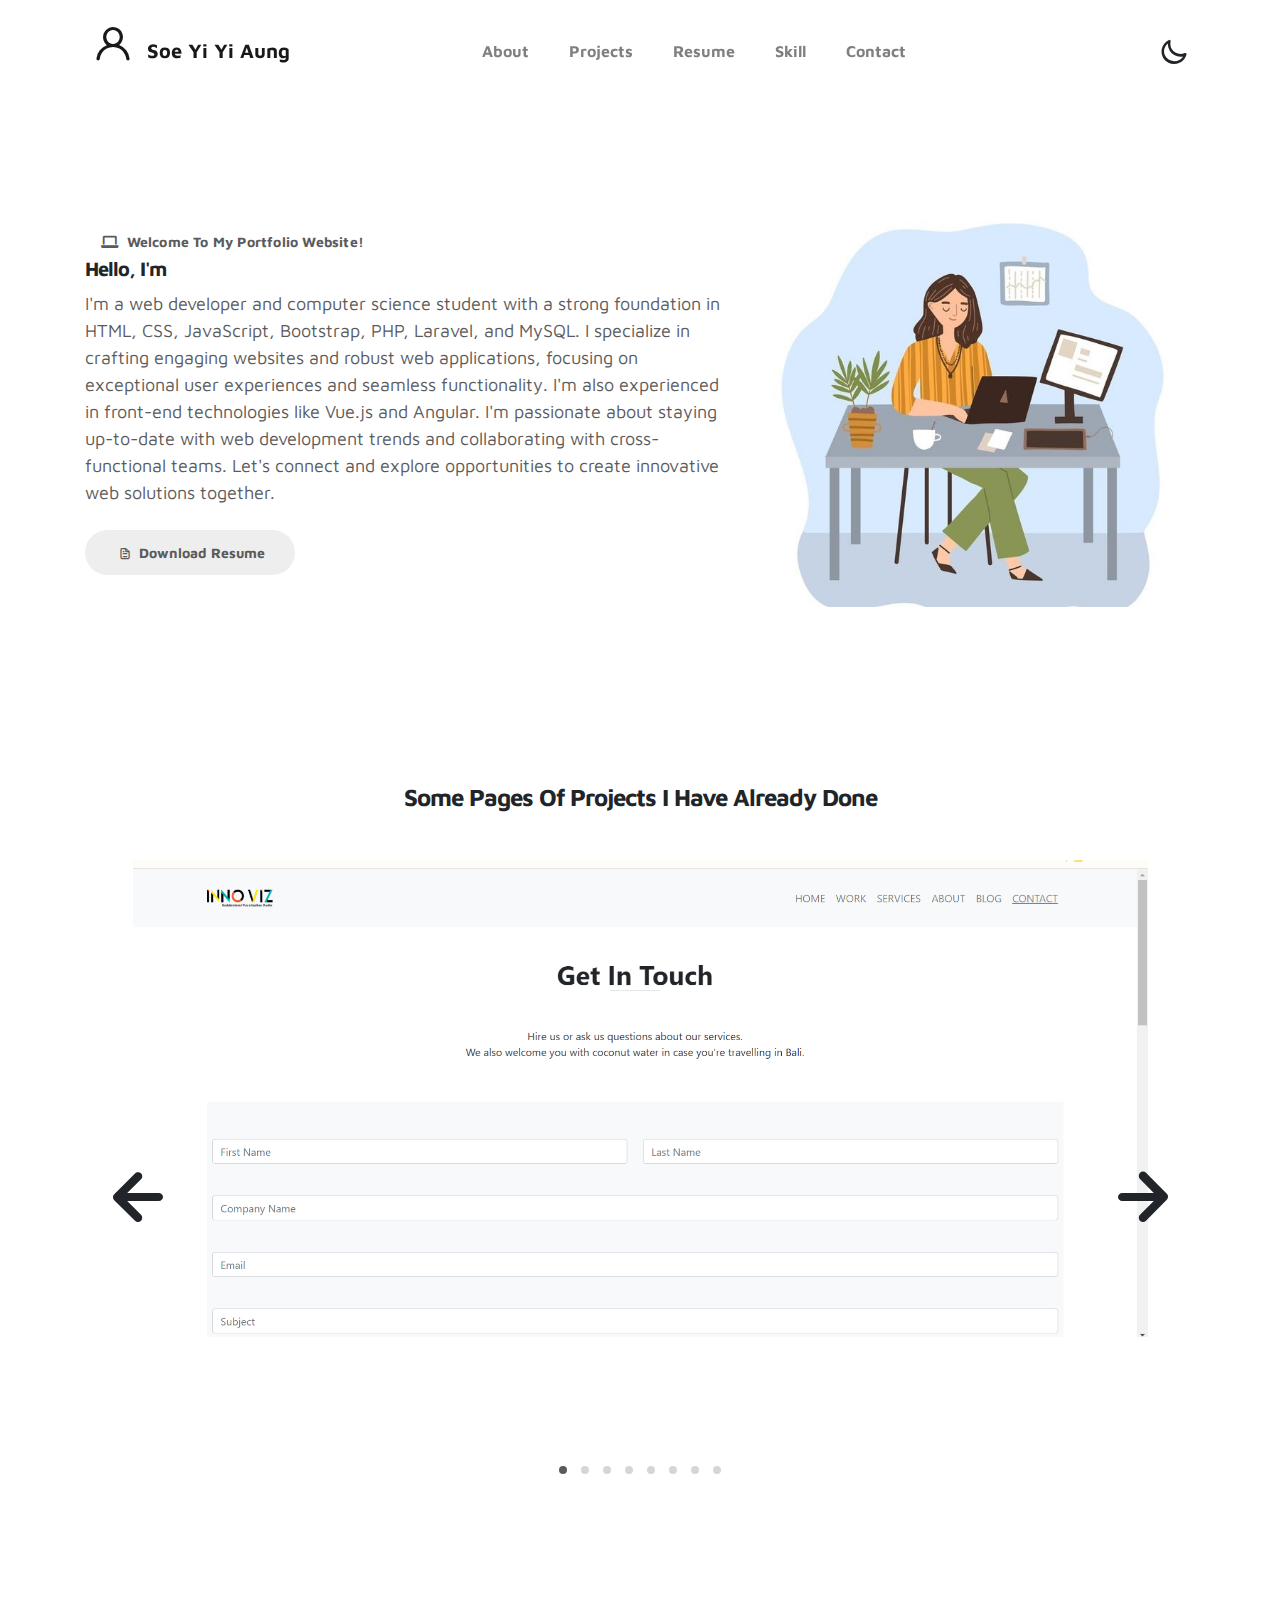
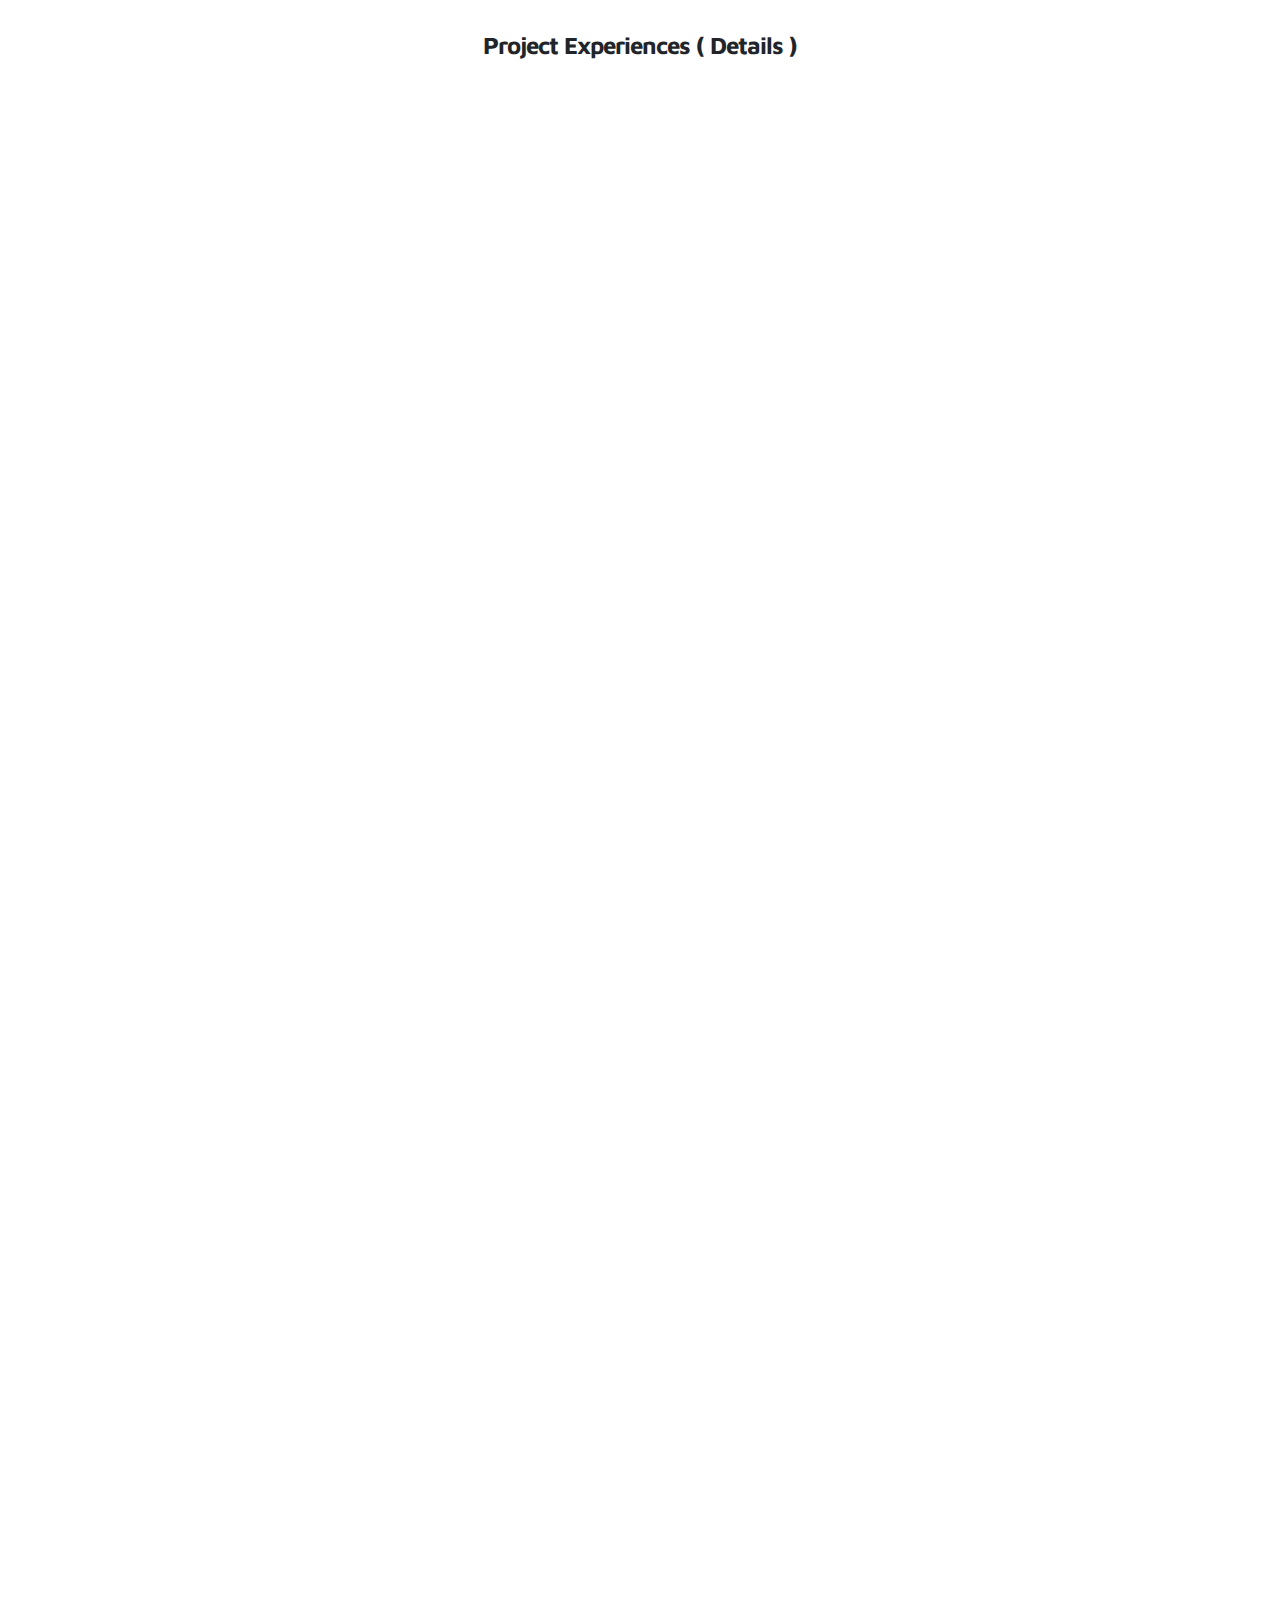
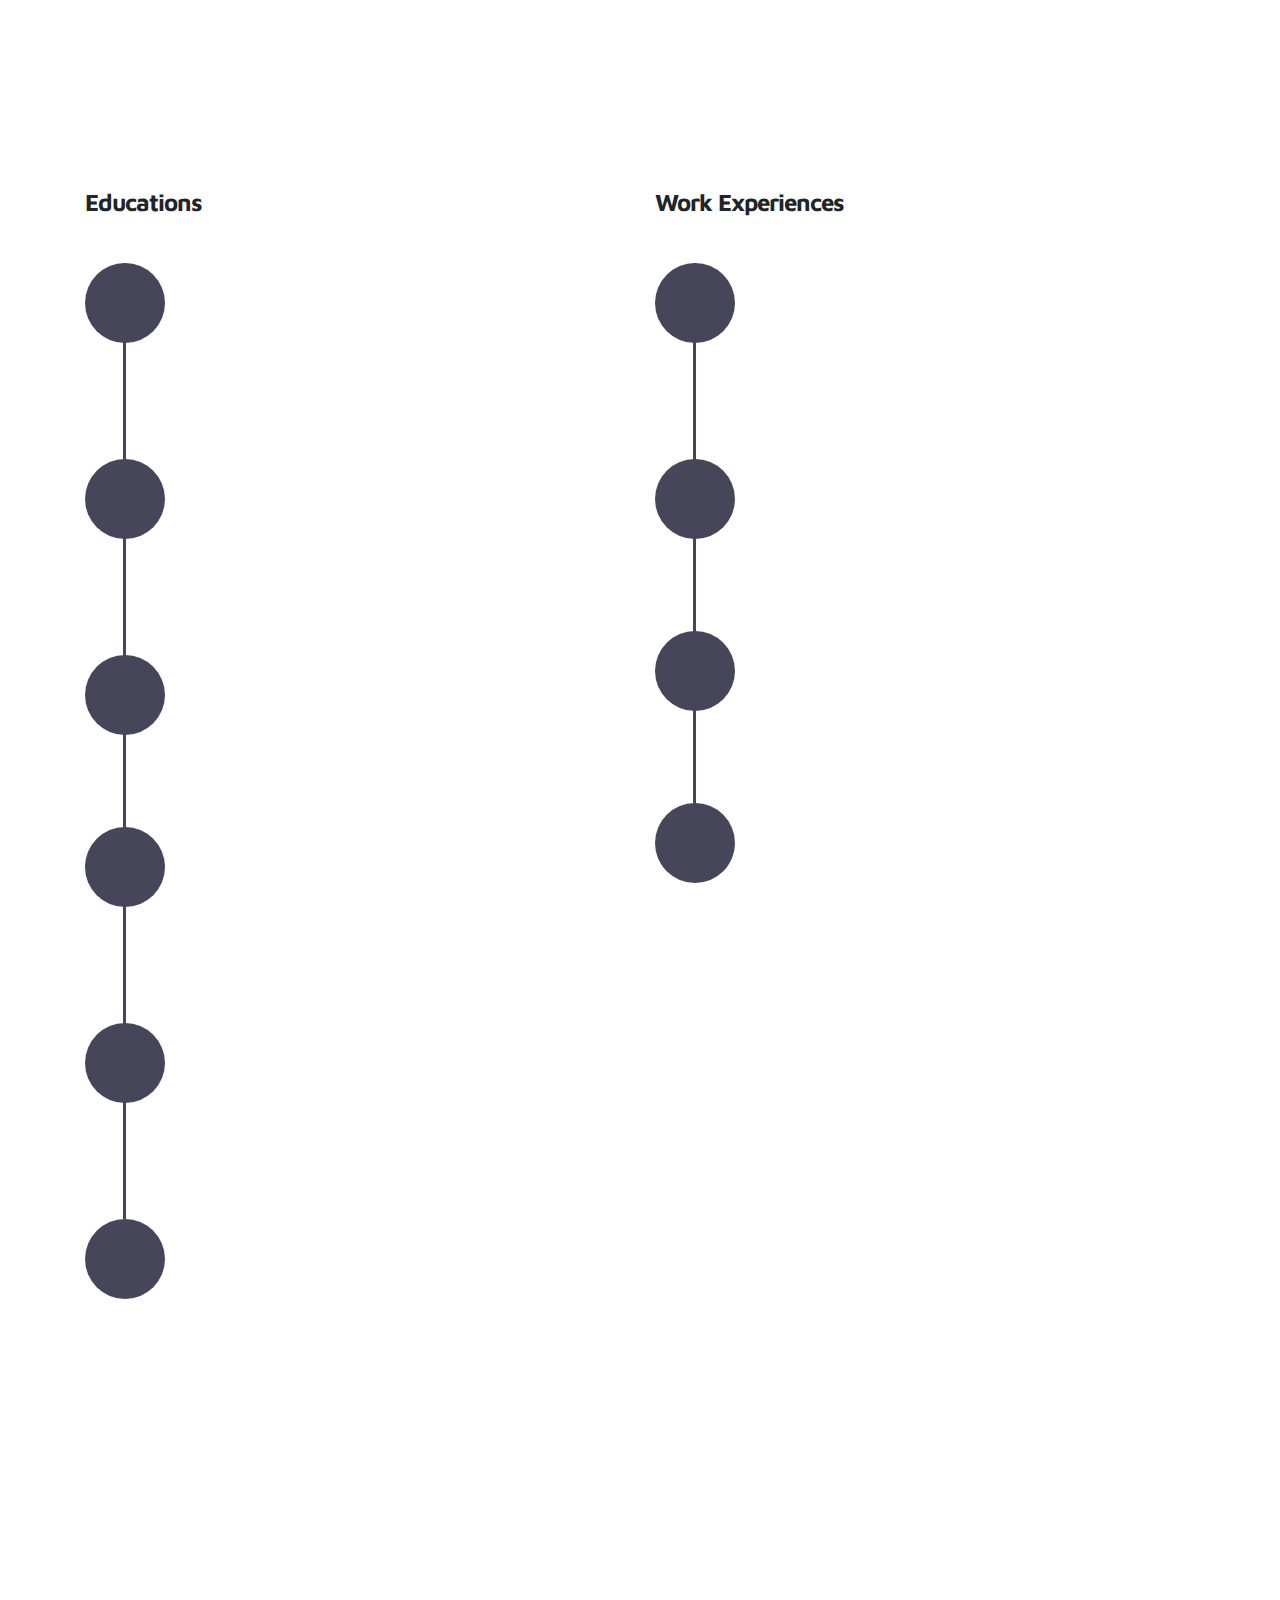
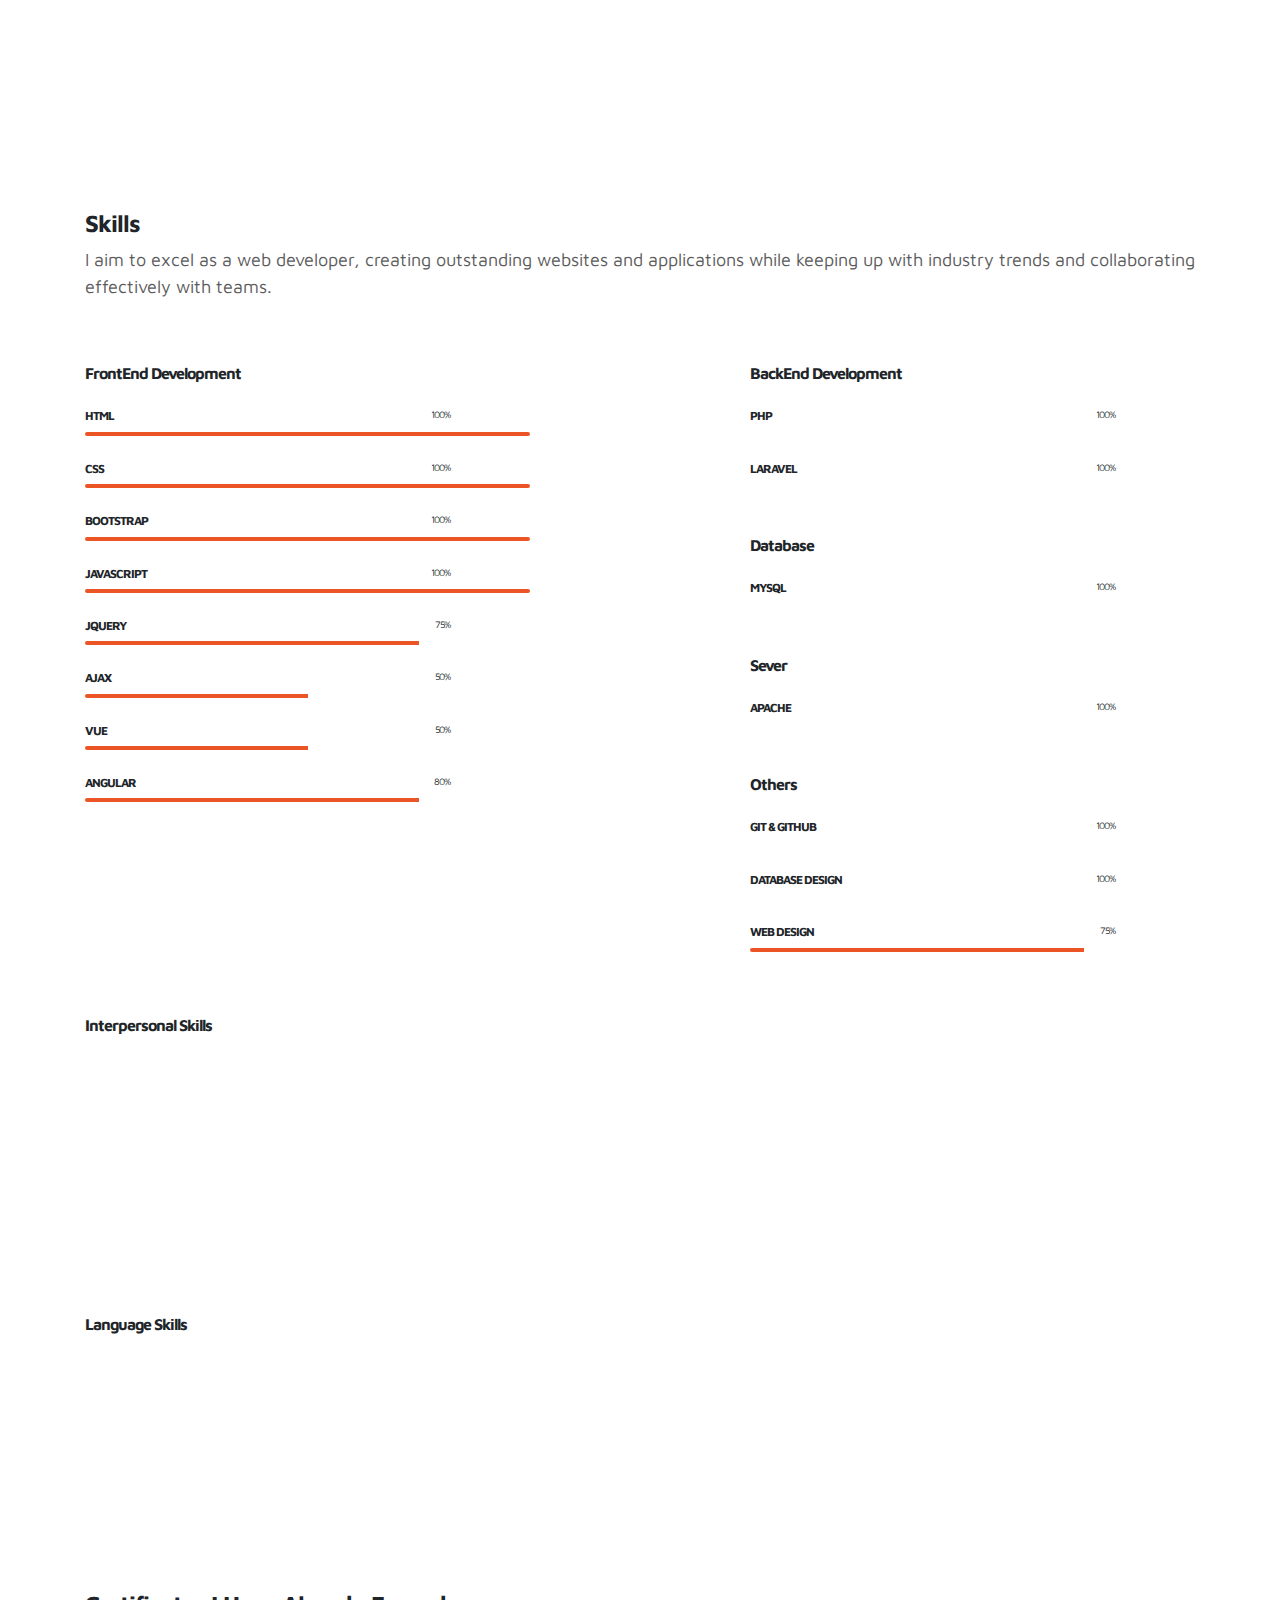
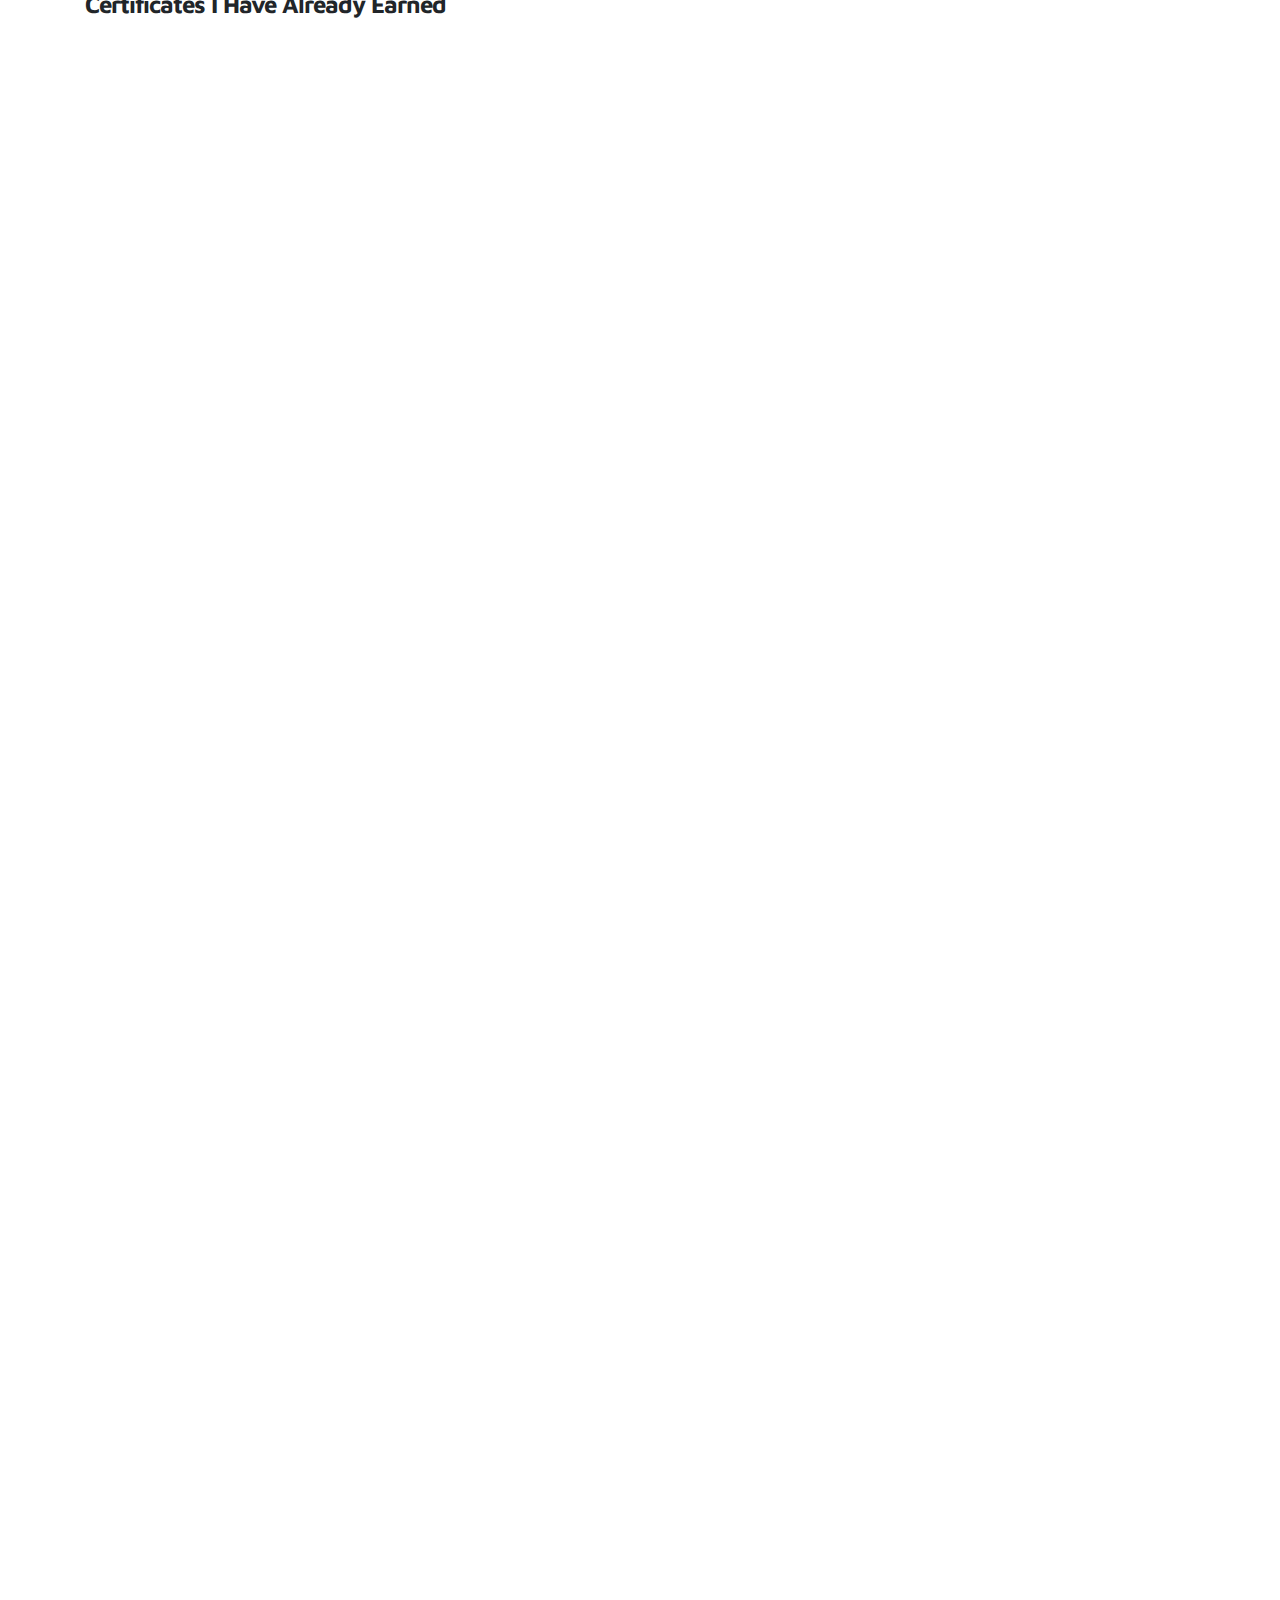
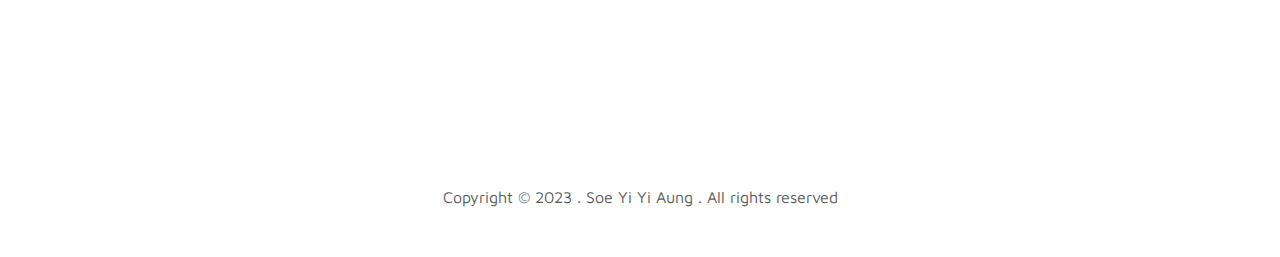
==== commit b686c0fe: "Data Add" ====
--- a/index.html
+++ b/index.html
@@ -522,7 +522,7 @@
 
             <h6 class="tm-progress-label mt-3">Angular <small class="progress-percent-small">80%</small></h6>
             <div class="progress tm-progress">
-              <div class="progress-bar progress-bar-danger progress-animate2" role="progressbar" aria-valuenow="50" aria-valuemin="0" aria-valuemax="100" style="width: 50%;"></div>
+              <div class="progress-bar progress-bar-danger progress-animate2" role="progressbar" aria-valuenow="75" aria-valuemin="0" aria-valuemax="100" style="width: 75%;"></div>
             </div>
           </div>
 
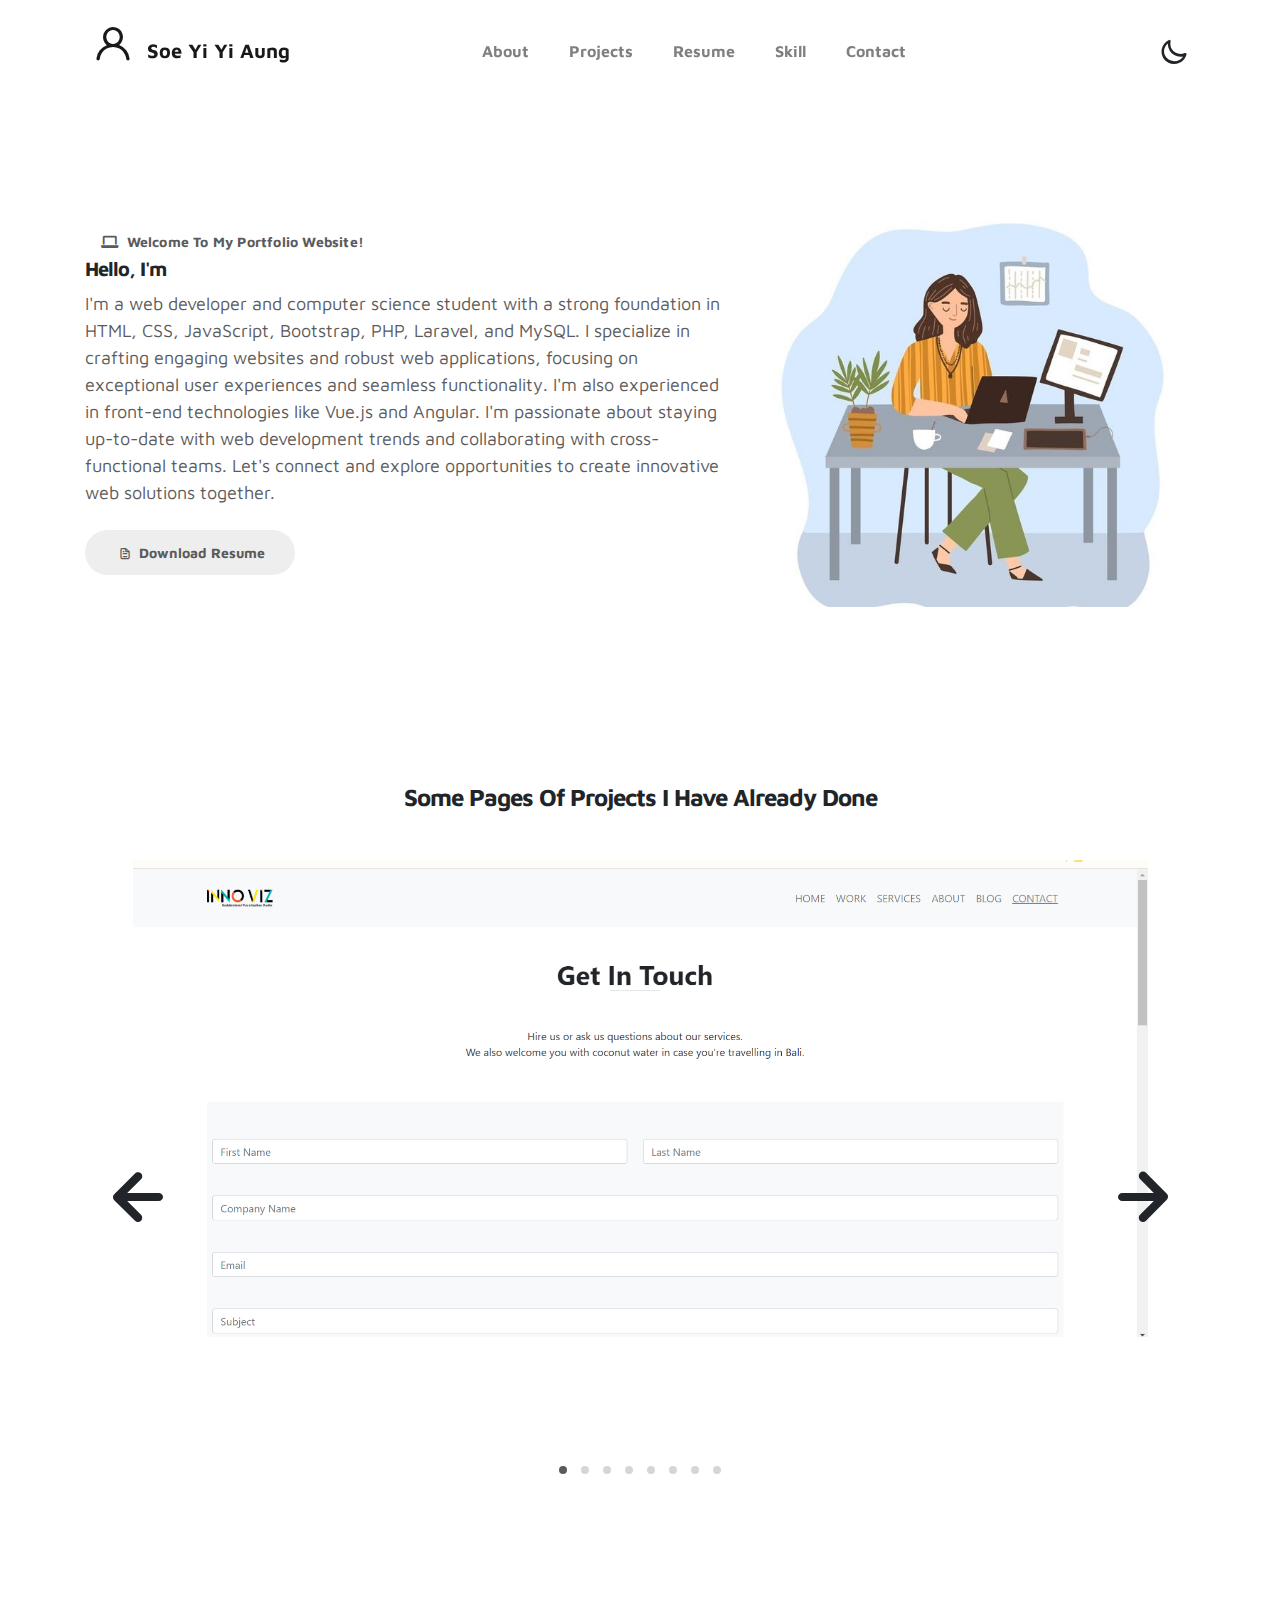
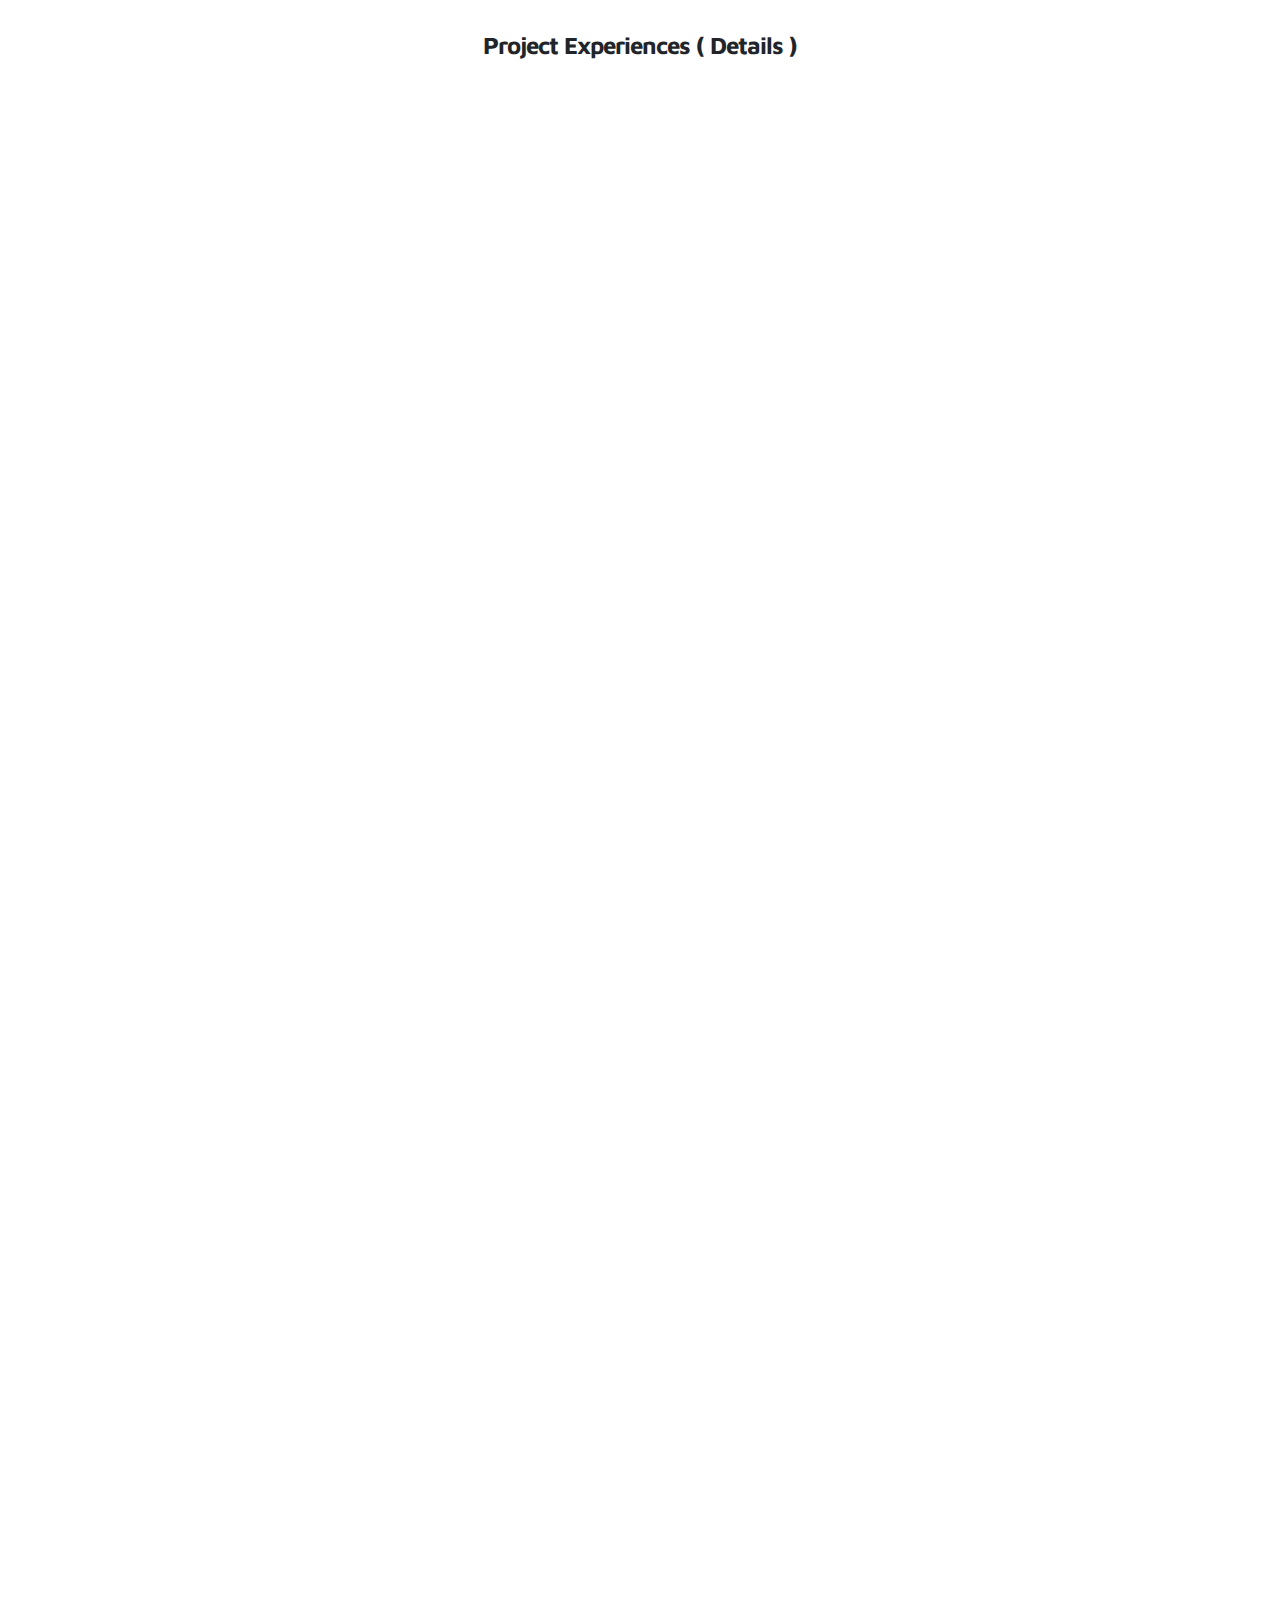
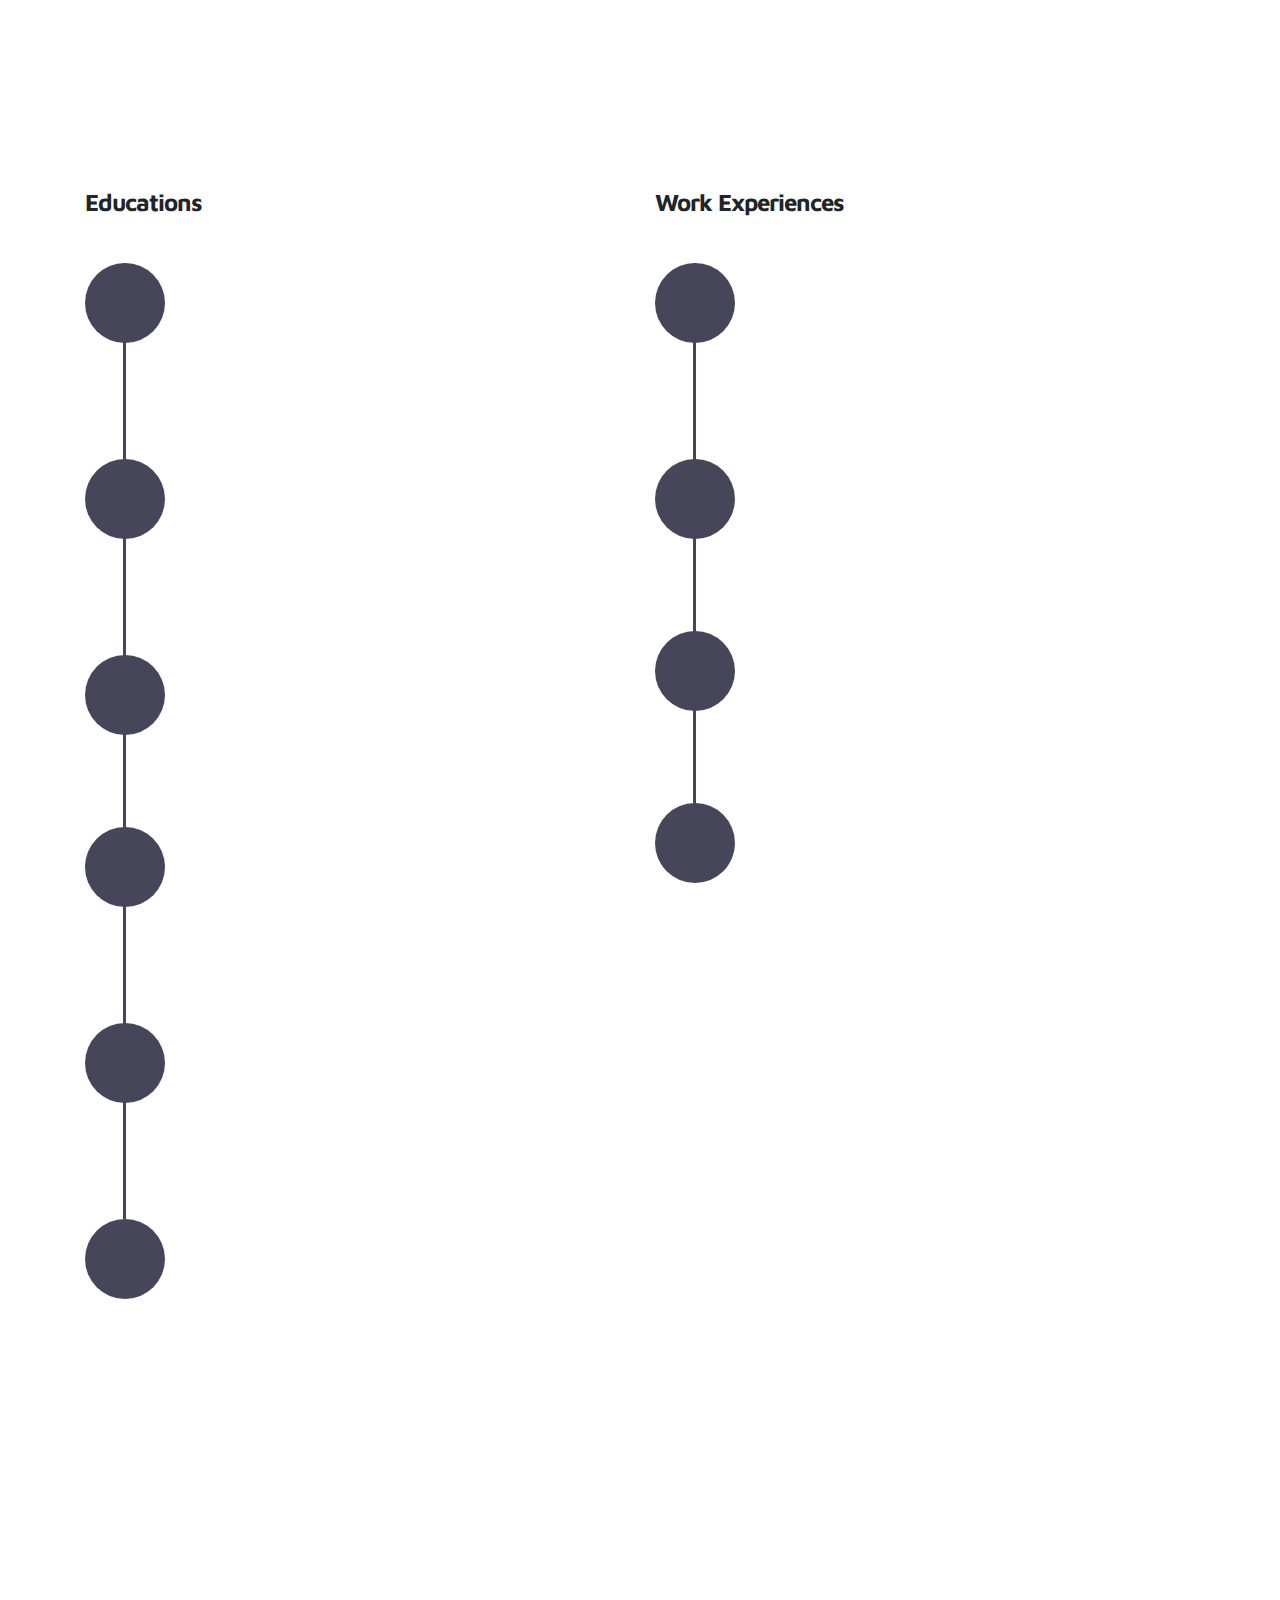
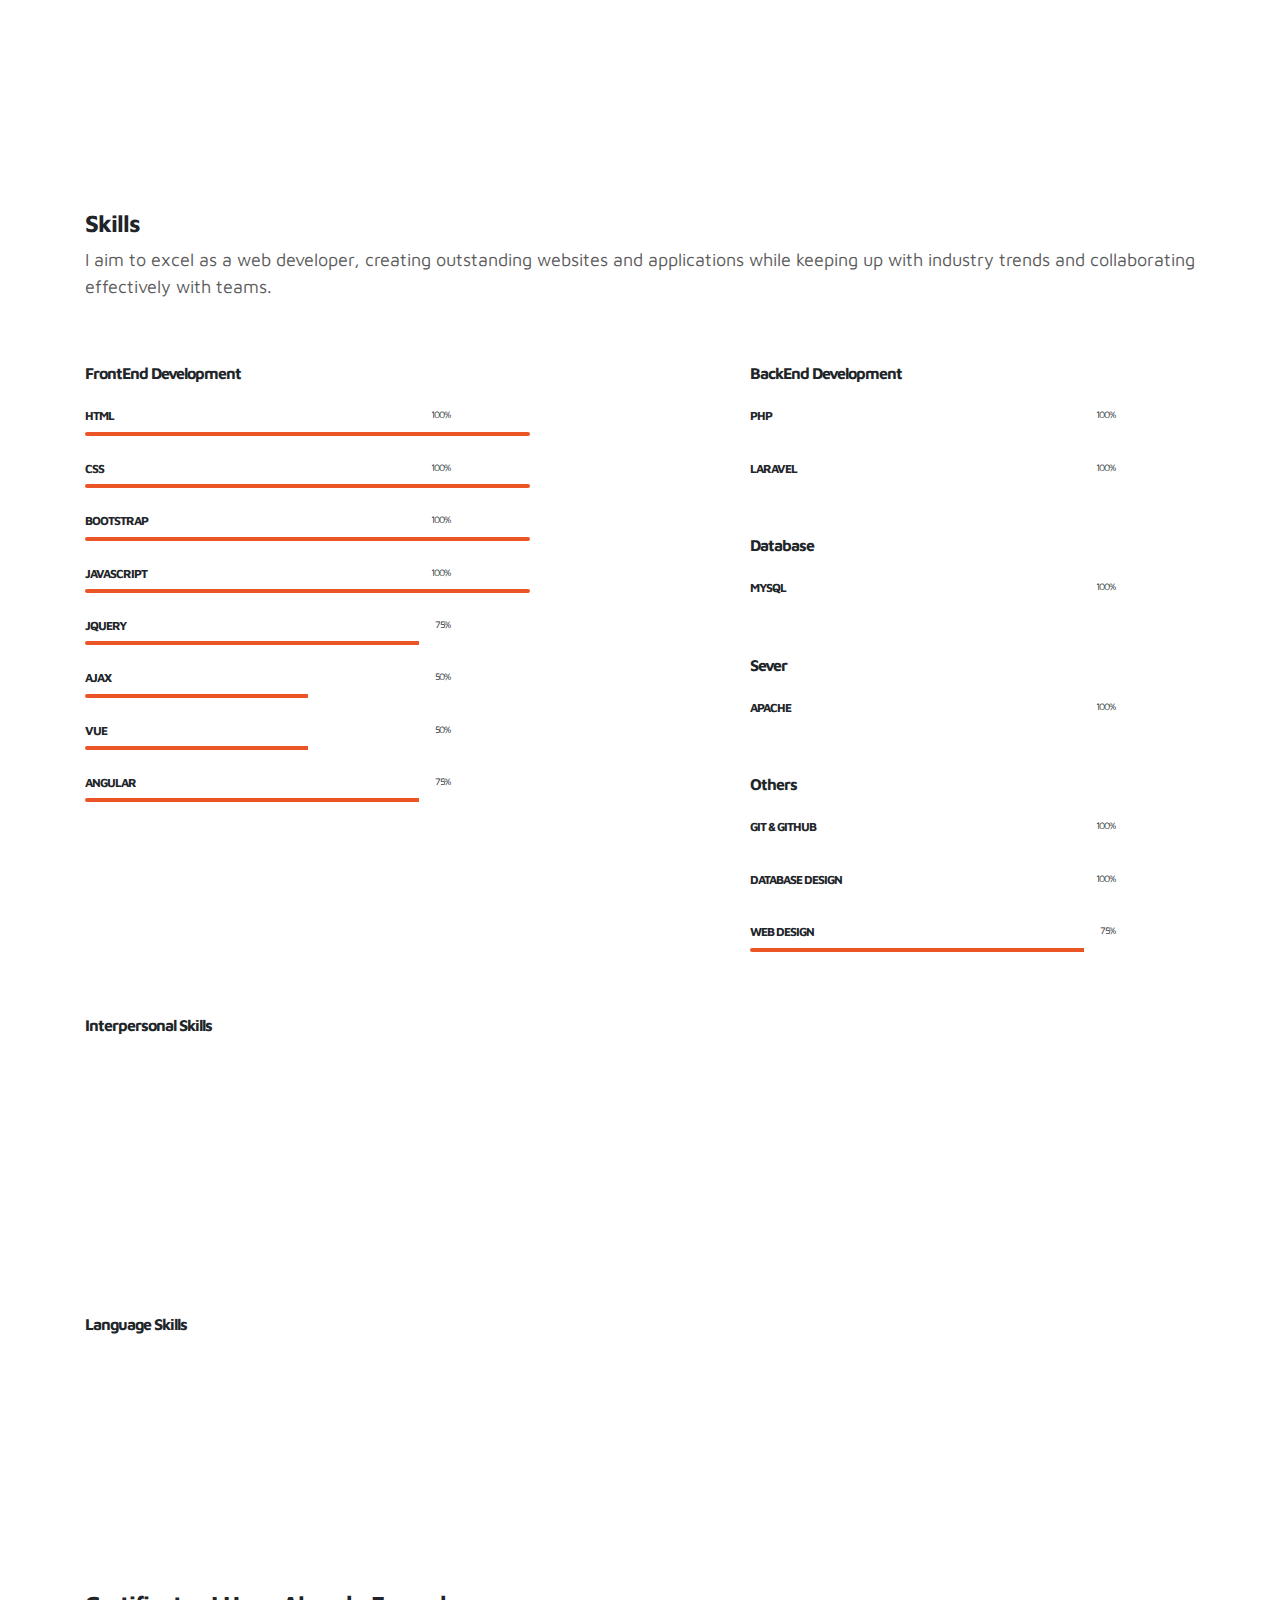
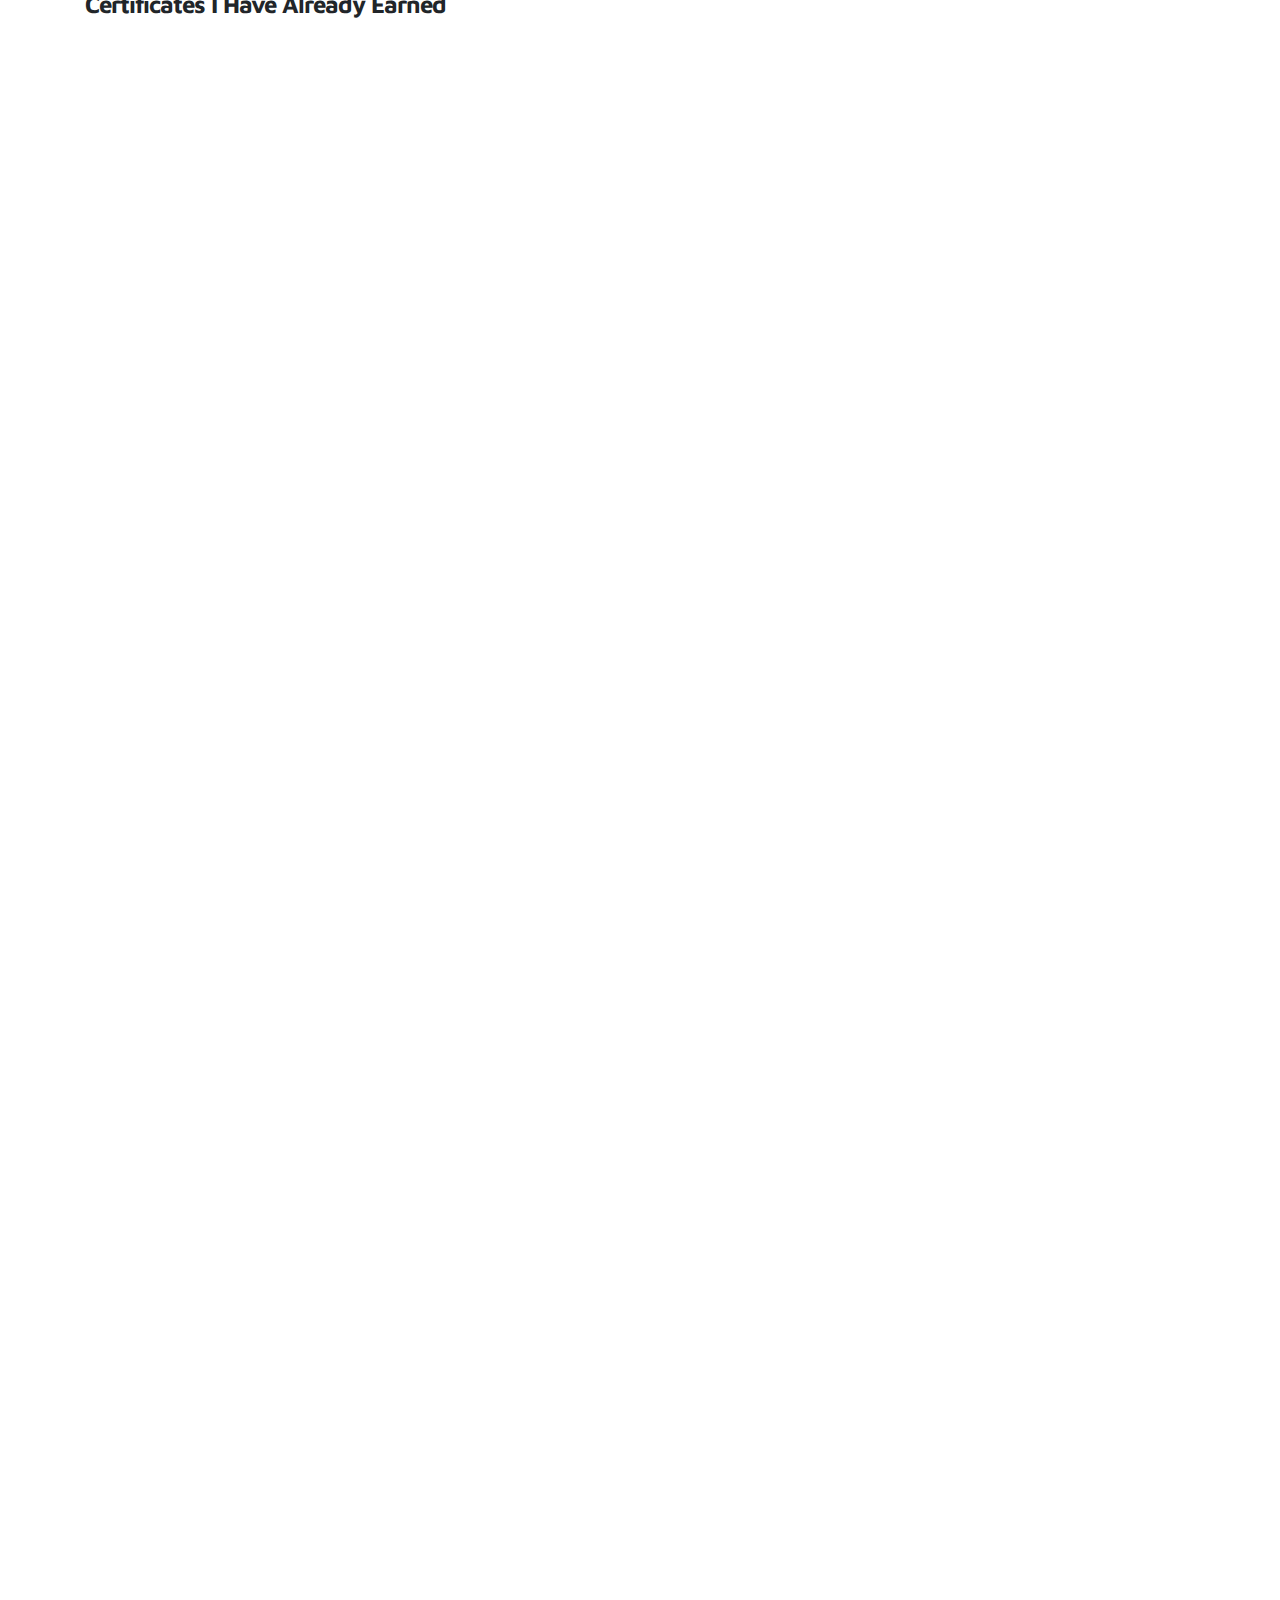
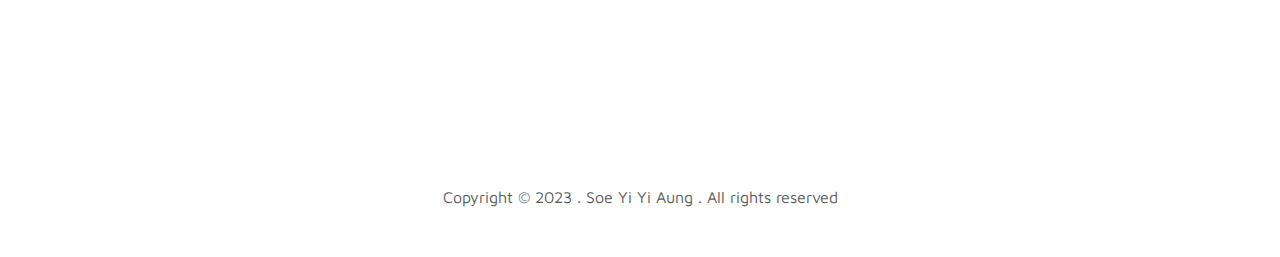
==== commit e707fb51: "UI Fix" ====
--- a/index.html
+++ b/index.html
@@ -520,9 +520,9 @@
               <div class="progress-bar progress-bar-danger progress-animate2" role="progressbar" aria-valuenow="50" aria-valuemin="0" aria-valuemax="100" style="width: 50%;"></div>
             </div>
 
-            <h6 class="tm-progress-label mt-3">Angular <small class="progress-percent-small">80%</small></h6>
-            <div class="progress tm-progress">
-              <div class="progress-bar progress-bar-danger progress-animate2" role="progressbar" aria-valuenow="75" aria-valuemin="0" aria-valuemax="100" style="width: 75%;"></div>
+            <h6 class="tm-progress-label mt-3">Angular <small class="progress-percent-small">75%</small></h6>
+            <div class="progress tm-progress">
+              <div class="progress-bar progress-bar-danger progress-animate1" role="progressbar" aria-valuenow="75" aria-valuemin="0" aria-valuemax="75" style="width: 75%;"></div>
             </div>
           </div>
 
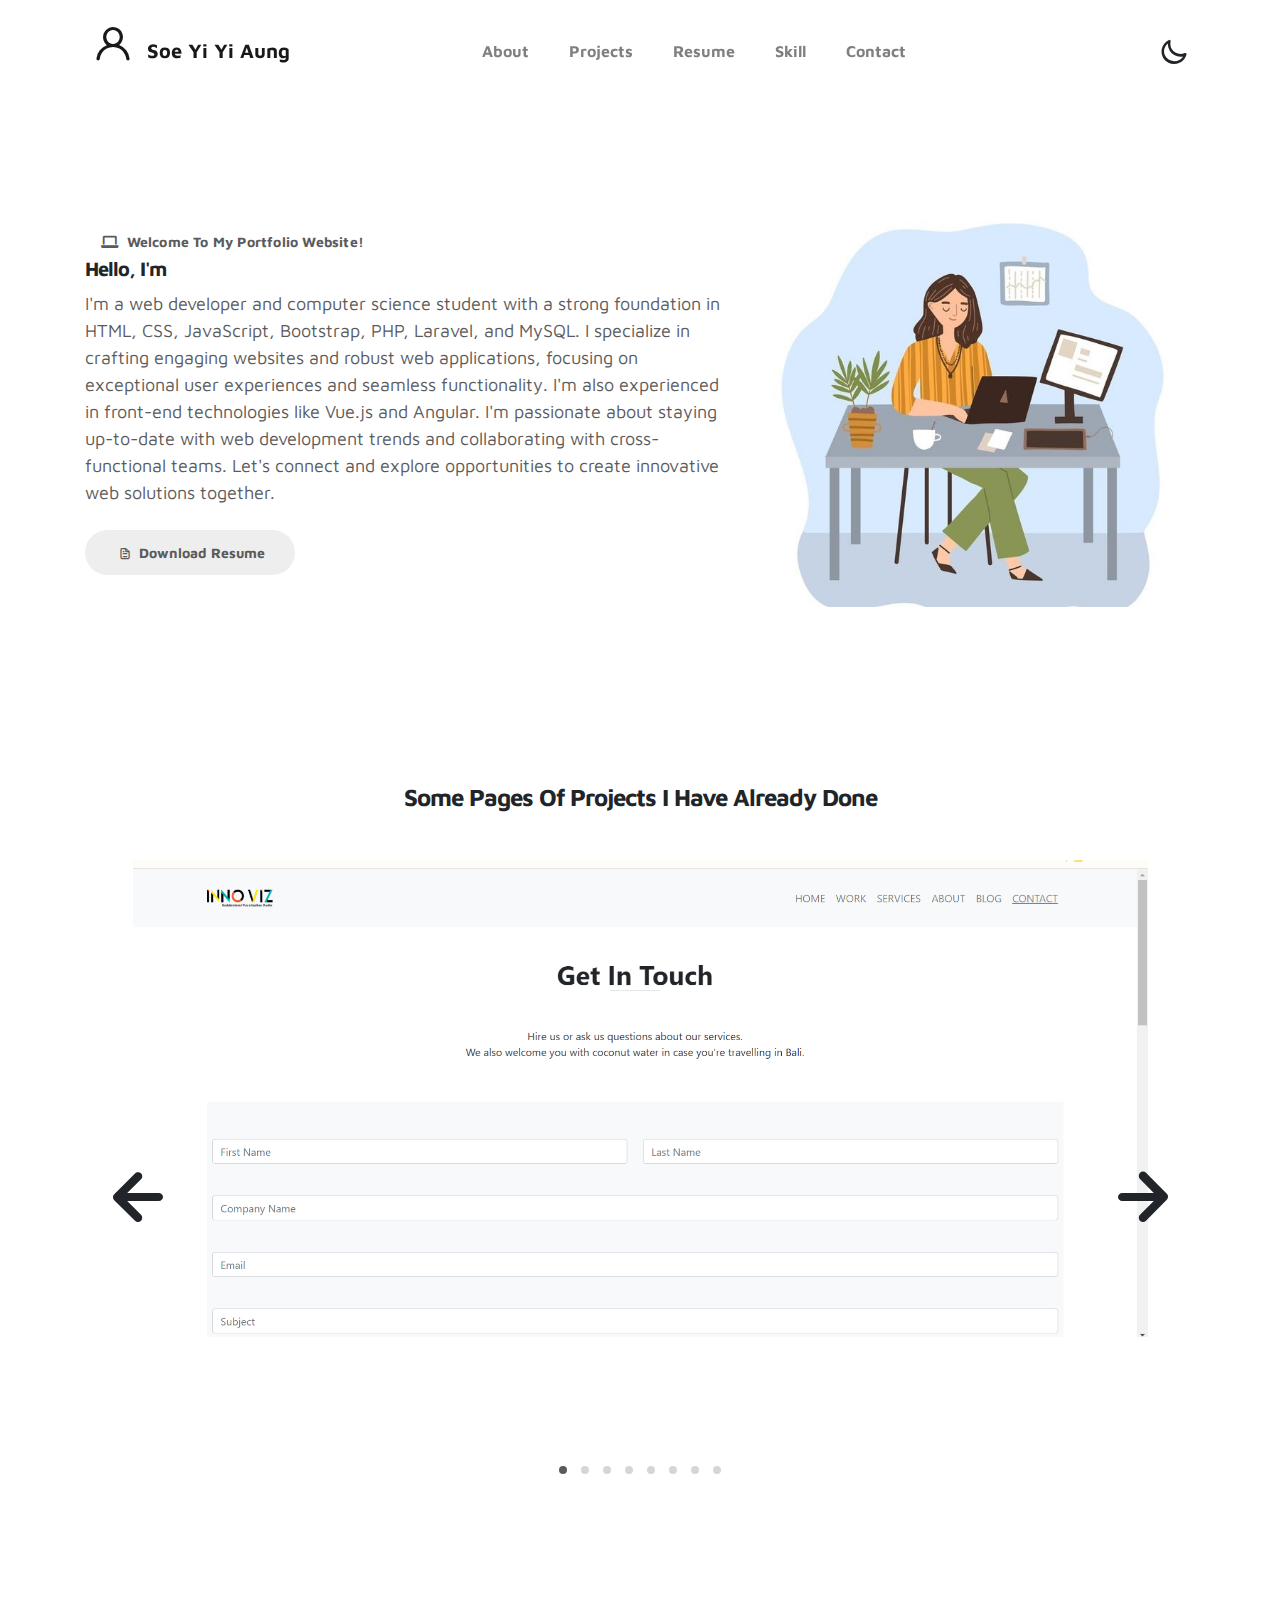
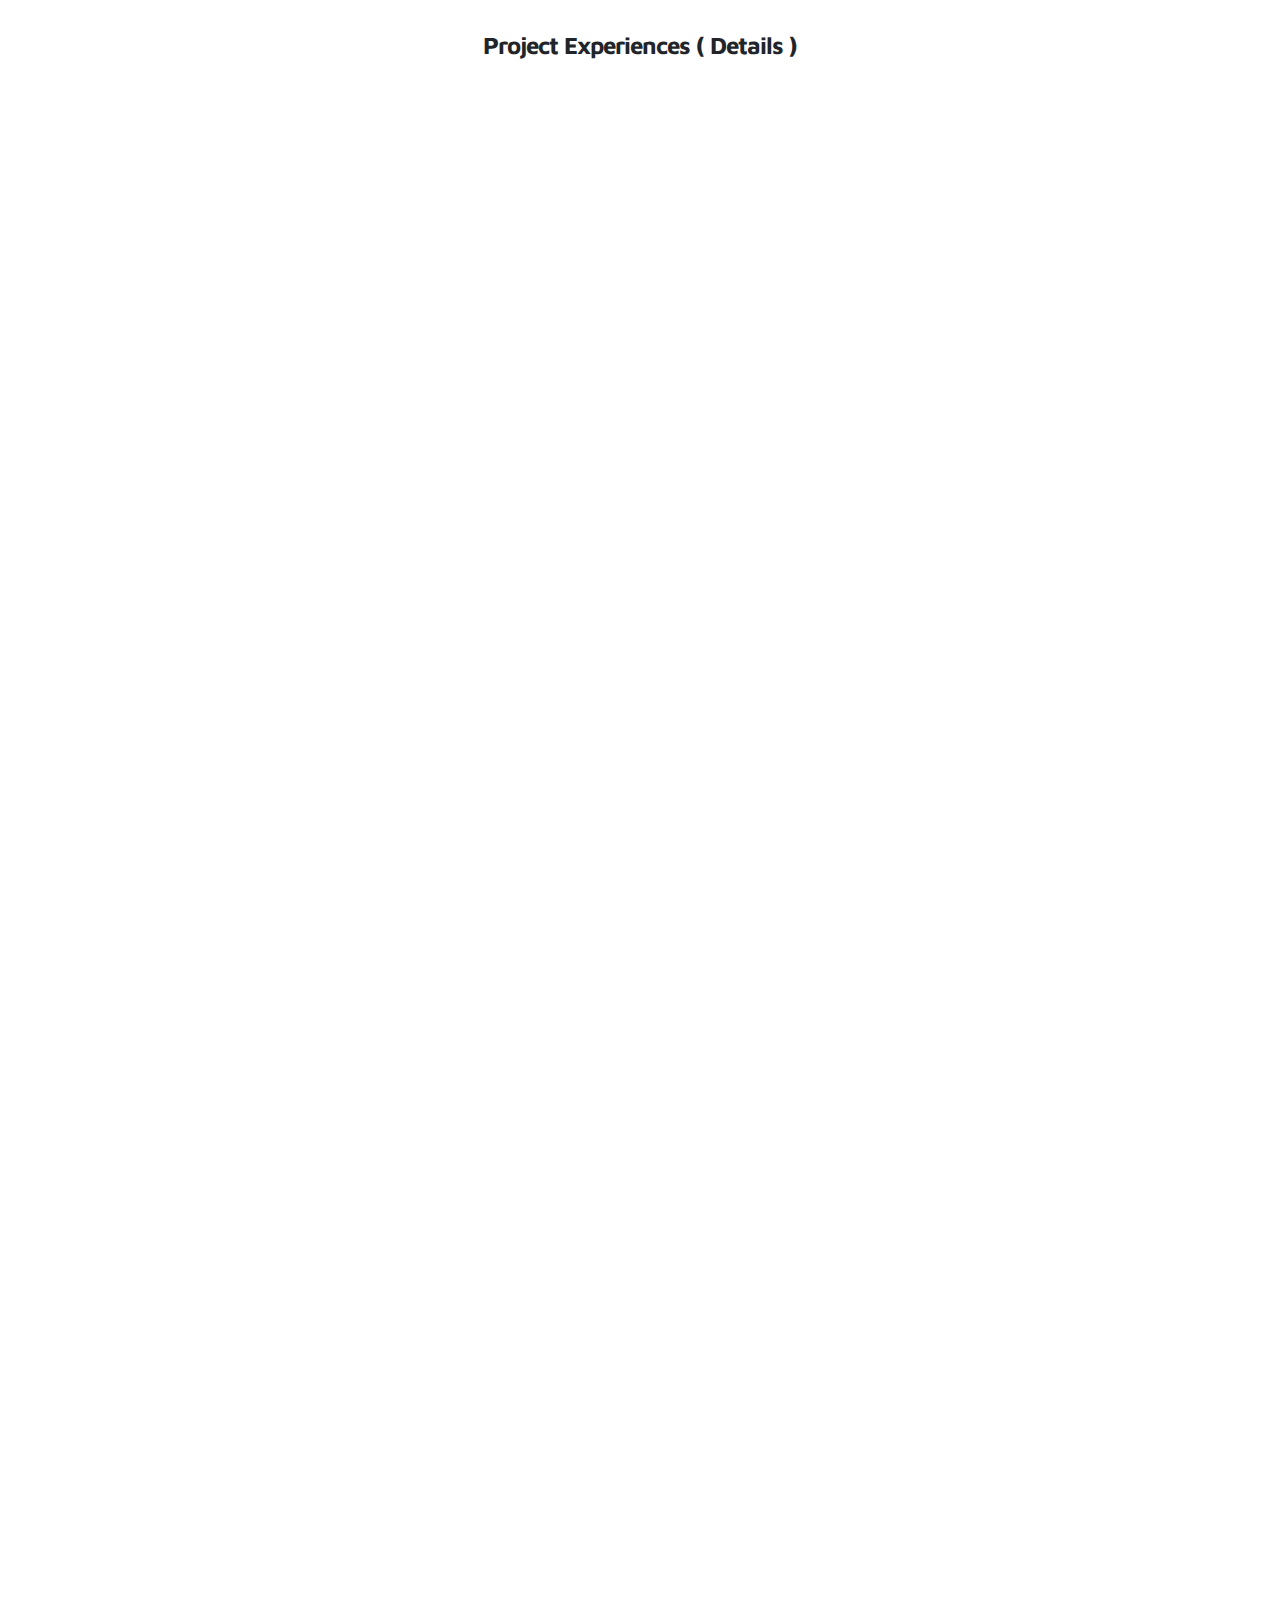
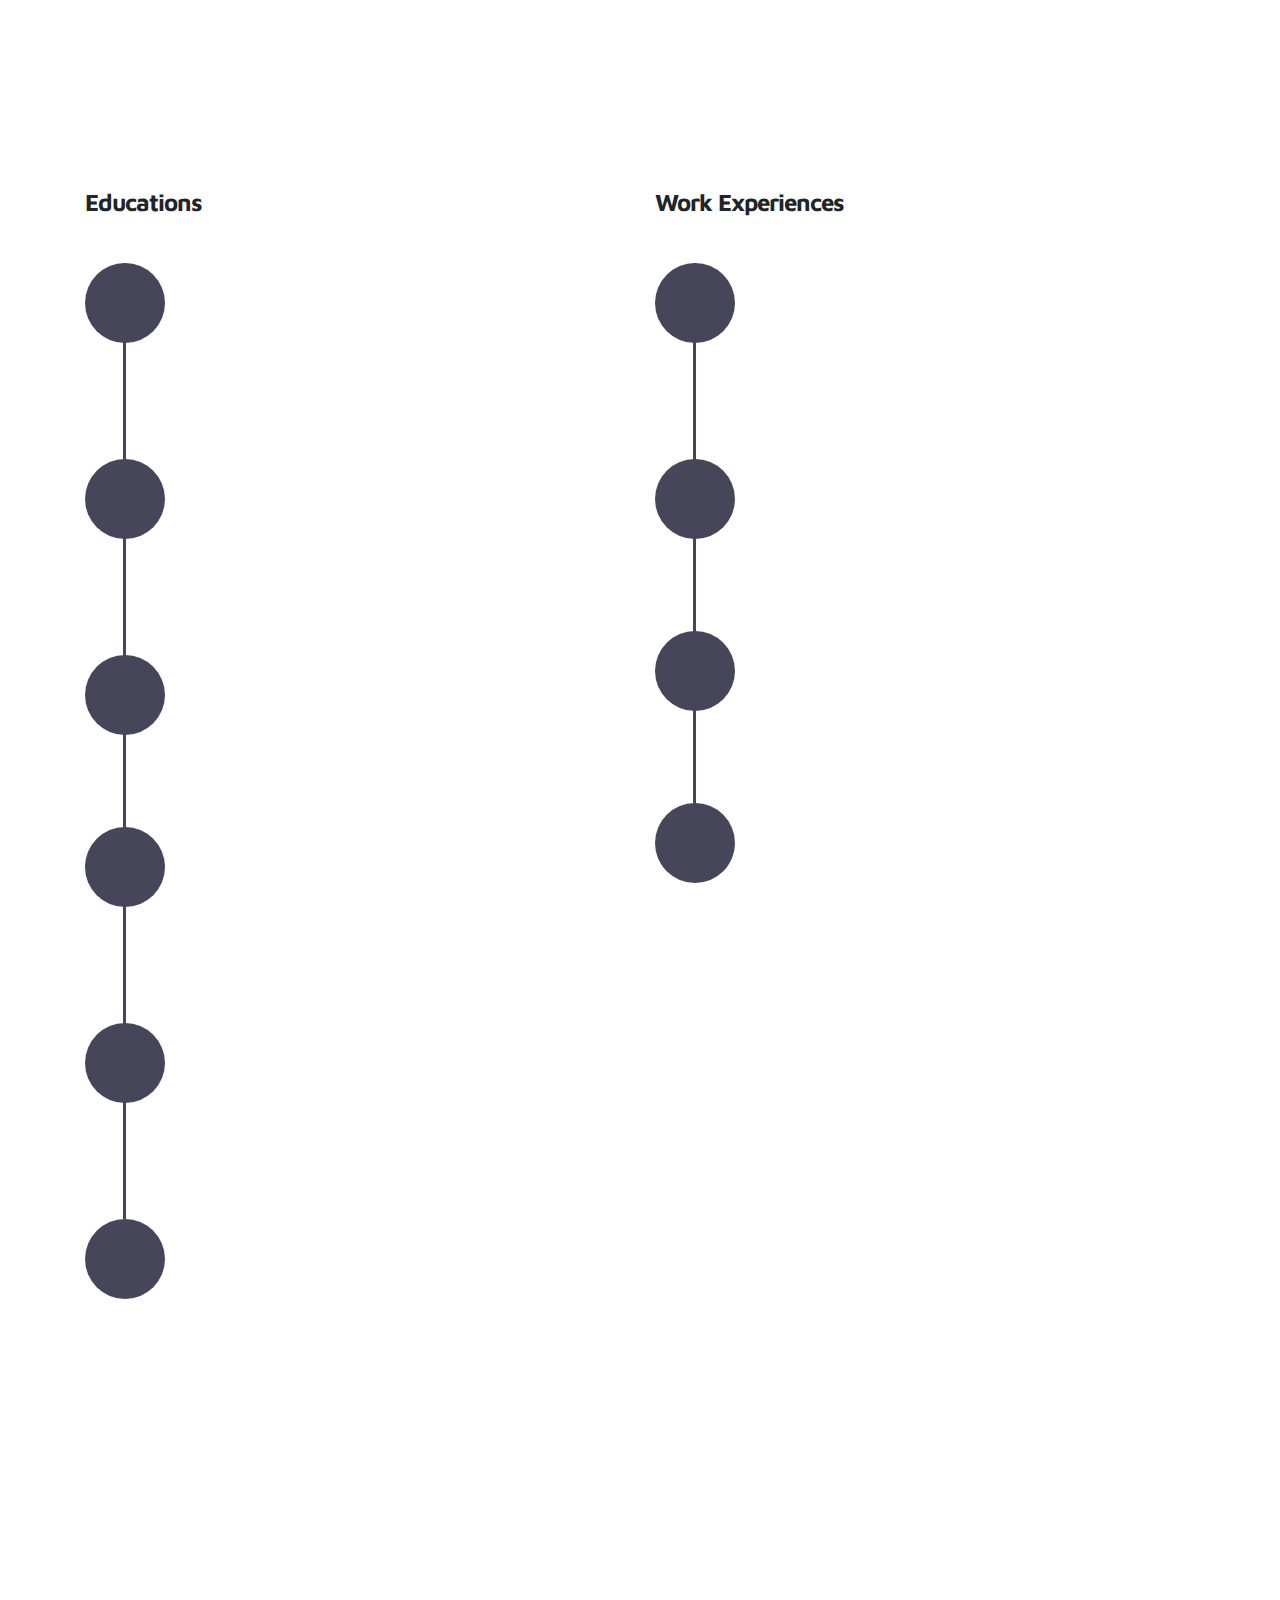
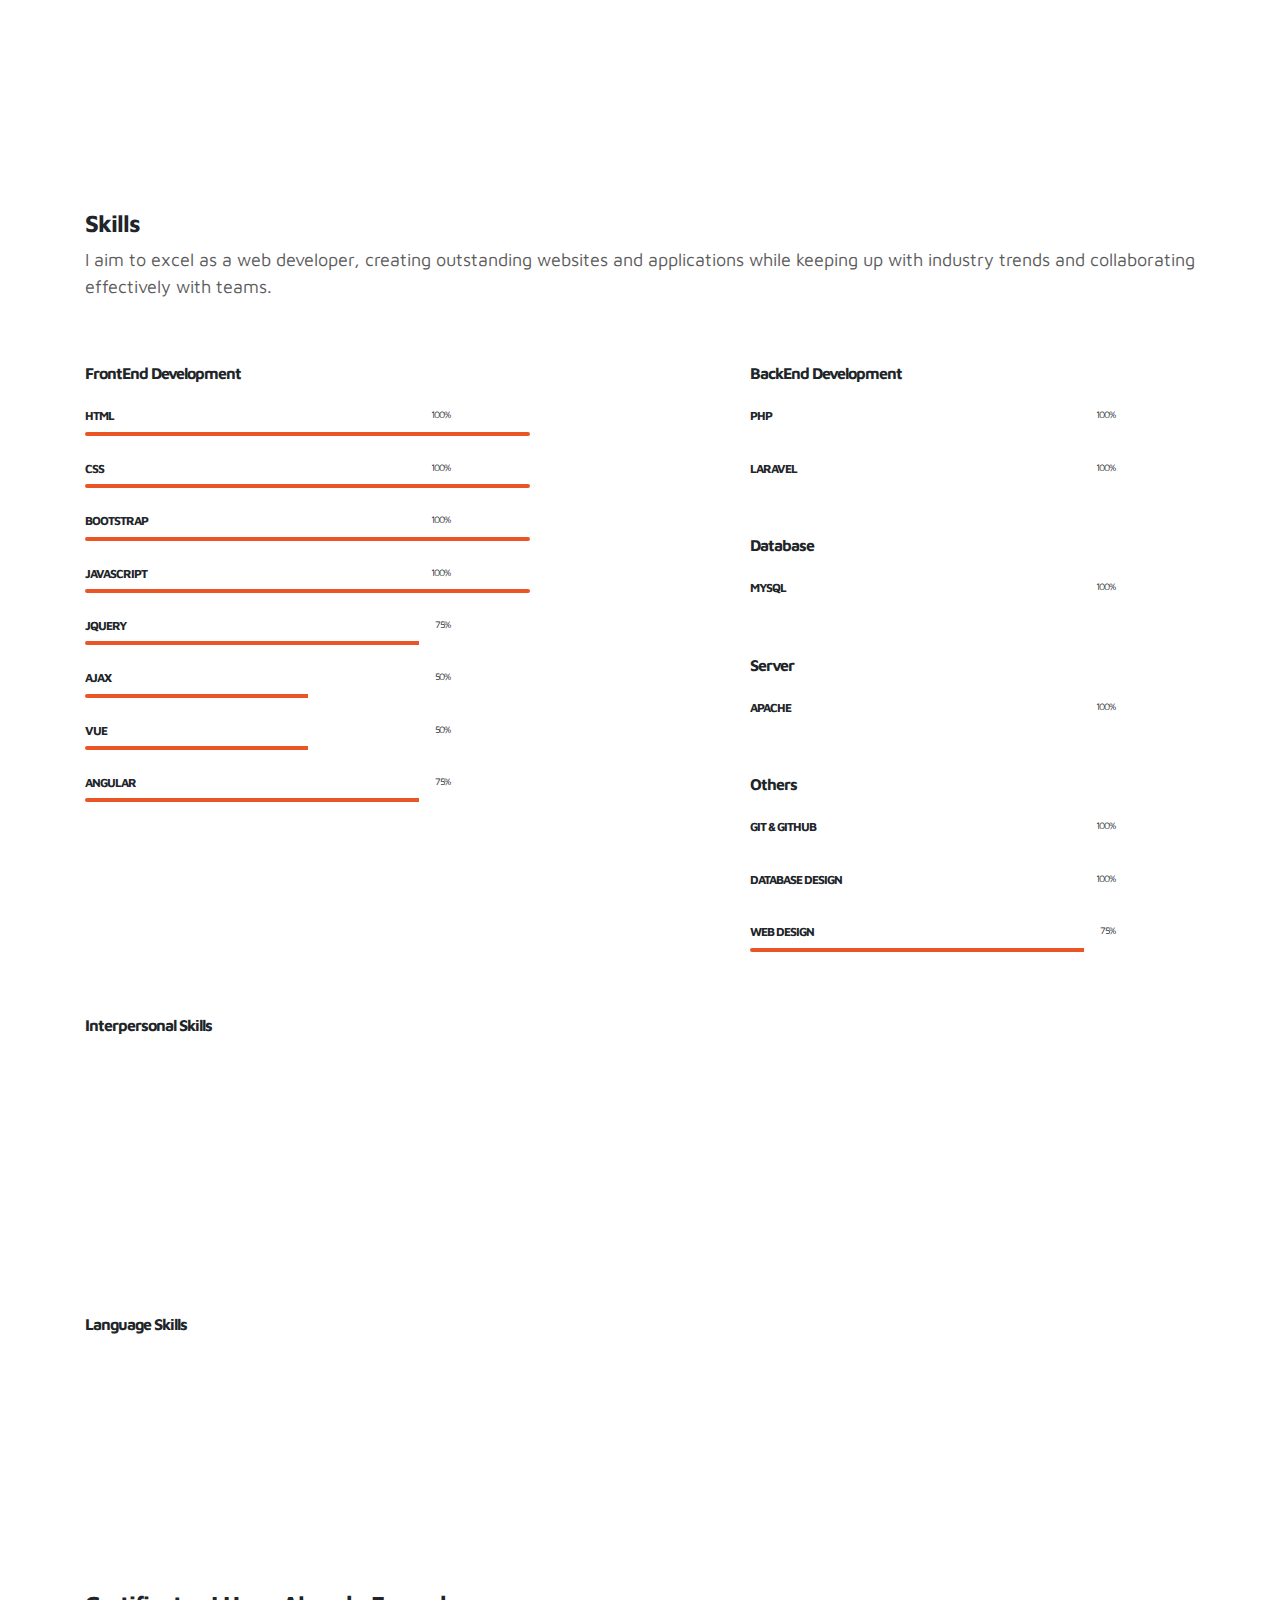
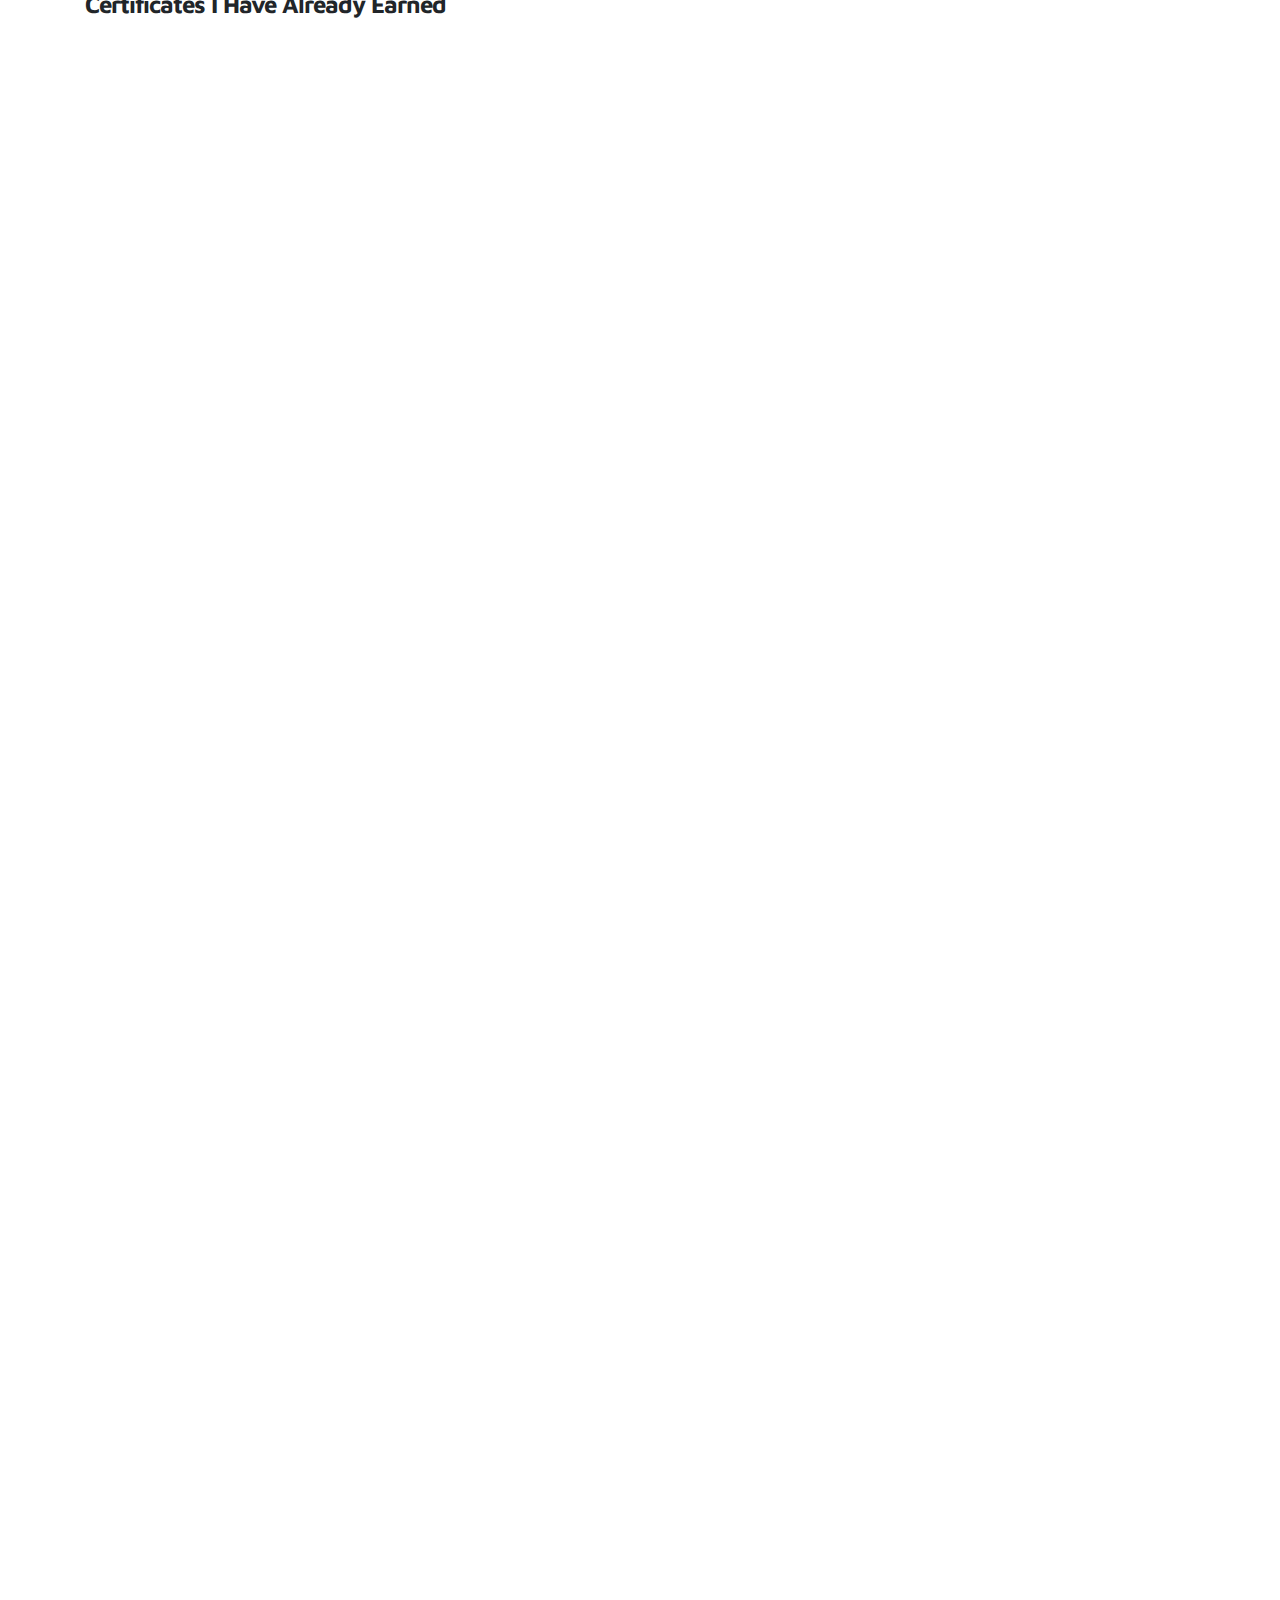
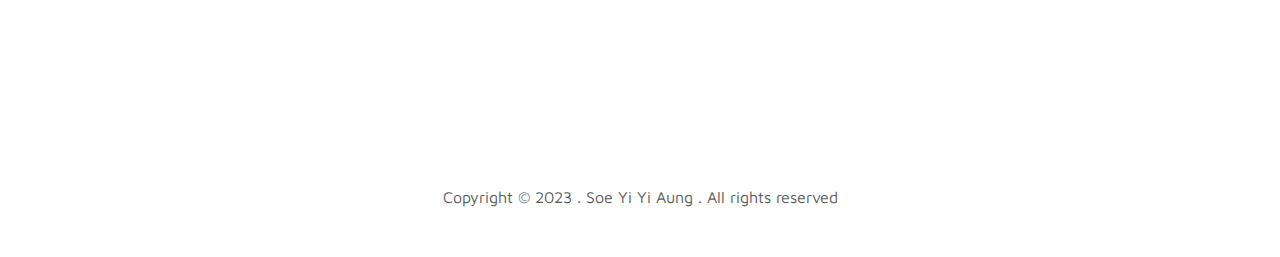
==== commit aea16bc5: "UI Fix" ====
--- a/index.html
+++ b/index.html
@@ -551,7 +551,7 @@
               <div class="progress-bar progress-bar-danger progress-animate" role="progressbar" aria-valuenow="100" aria-valuemin="0" aria-valuemax="100"></div>
             </div>
 
-            <h6 class="mt-5"><b>Sever</b></h6>
+            <h6 class="mt-5"><b>Server</b></h6>
             <h6 class="tm-progress-label mt-3">Apache <small class="progress-percent-small">100%</small></h6>
             <div class="progress tm-progress">
               <div class="progress-bar progress-bar-danger progress-animate" role="progressbar" aria-valuenow="100" aria-valuemin="0" aria-valuemax="100"></div>
